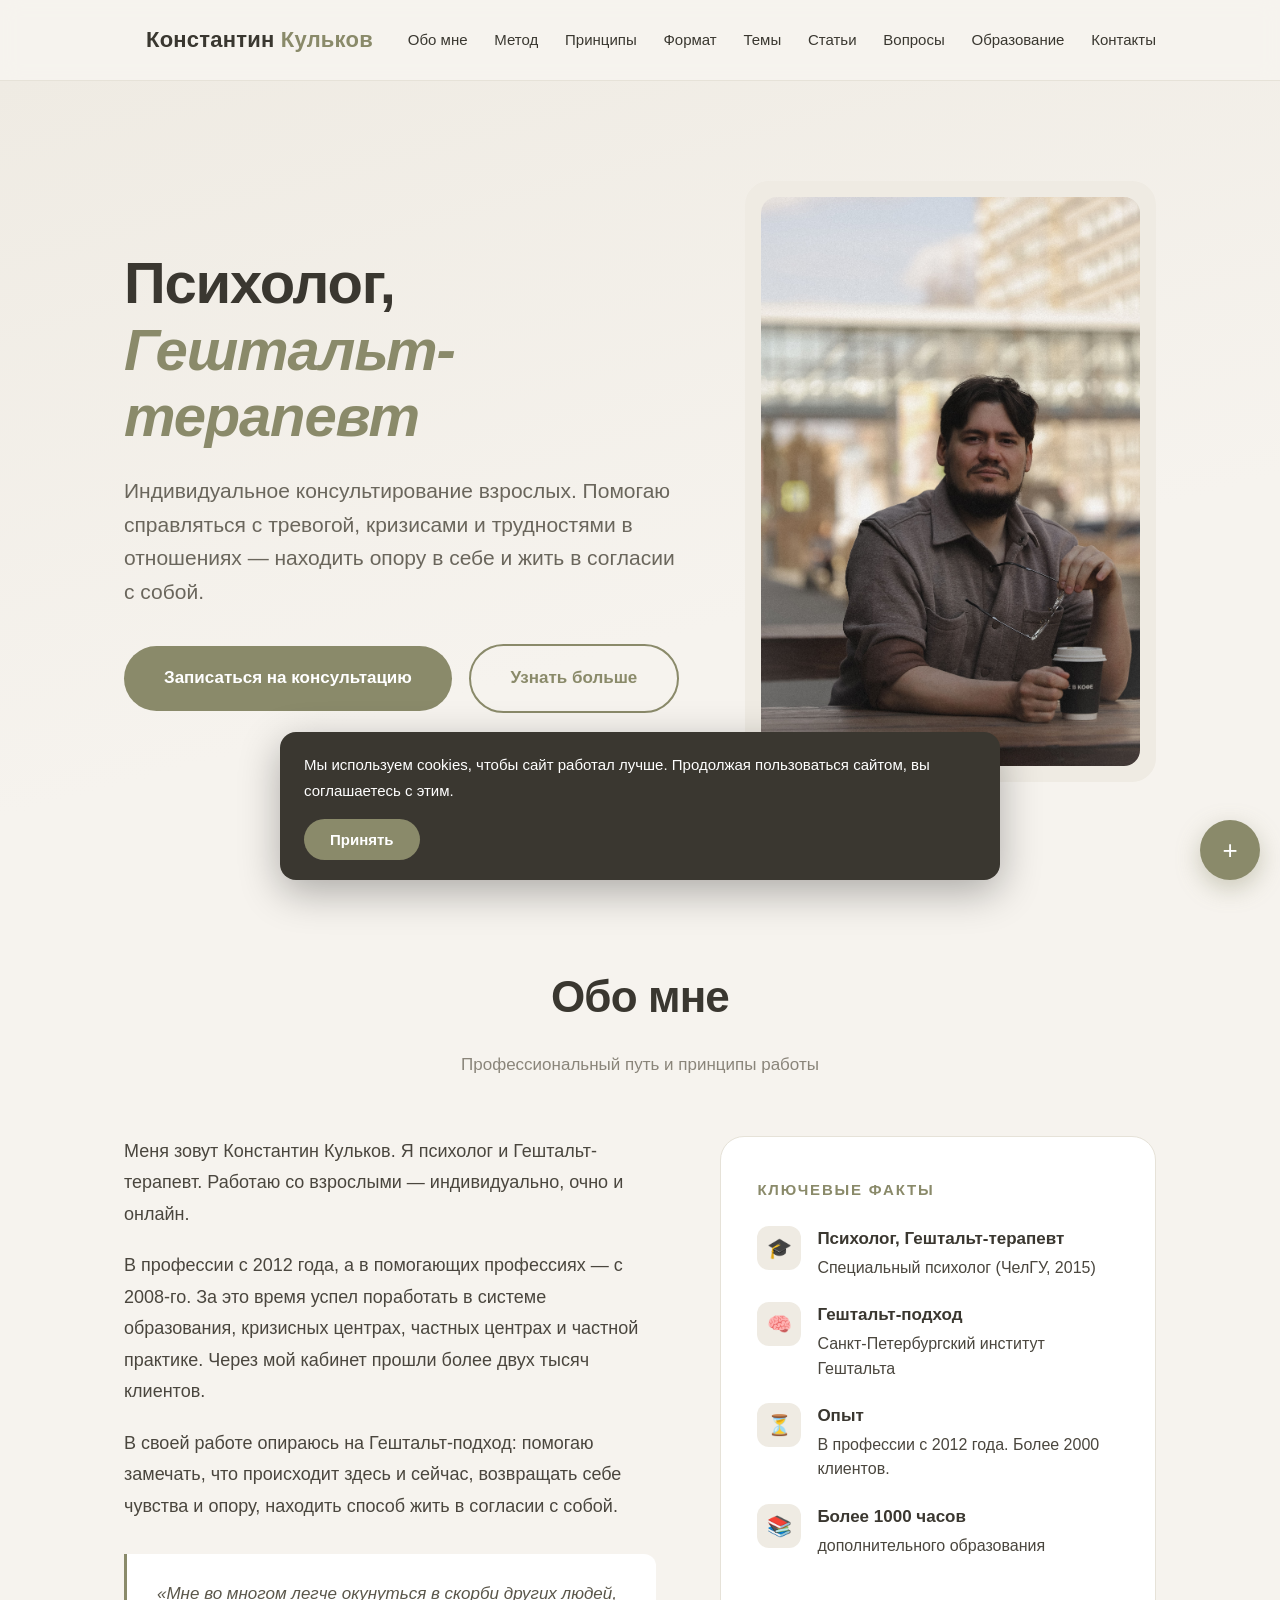
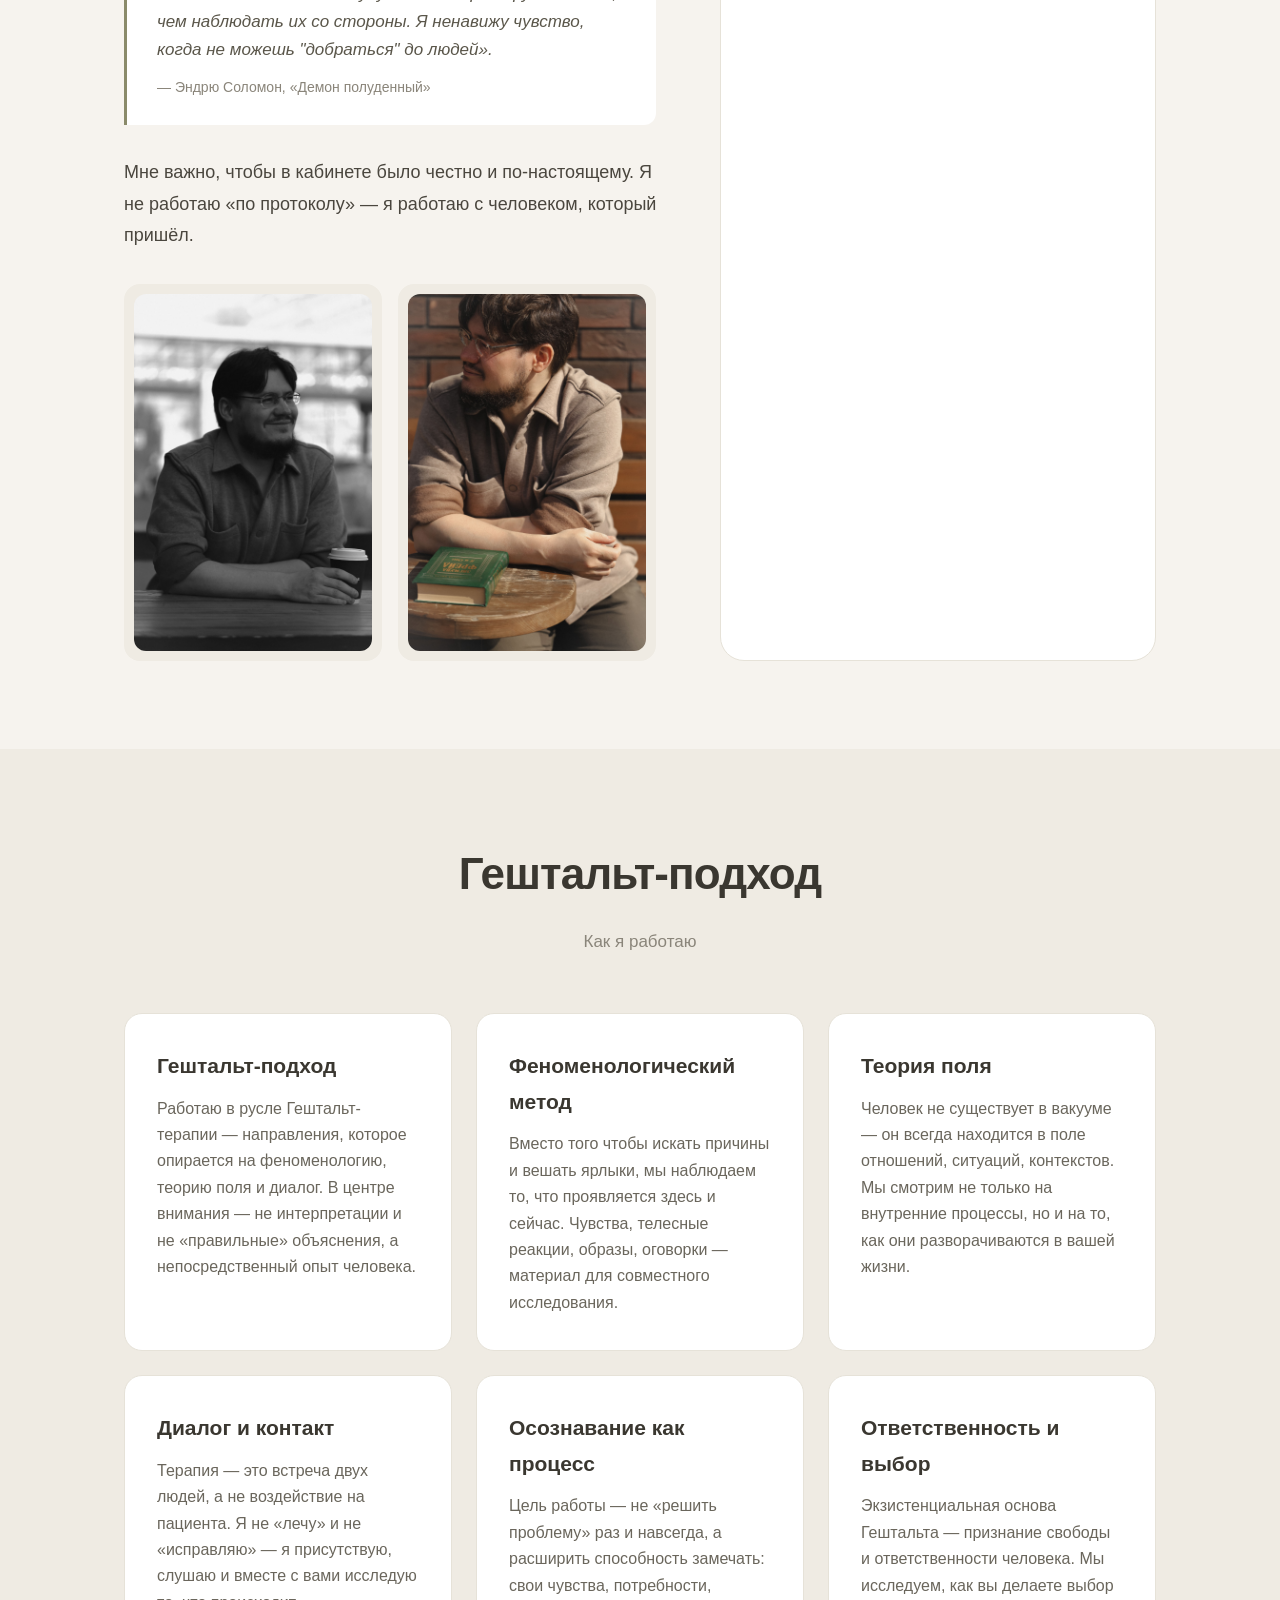
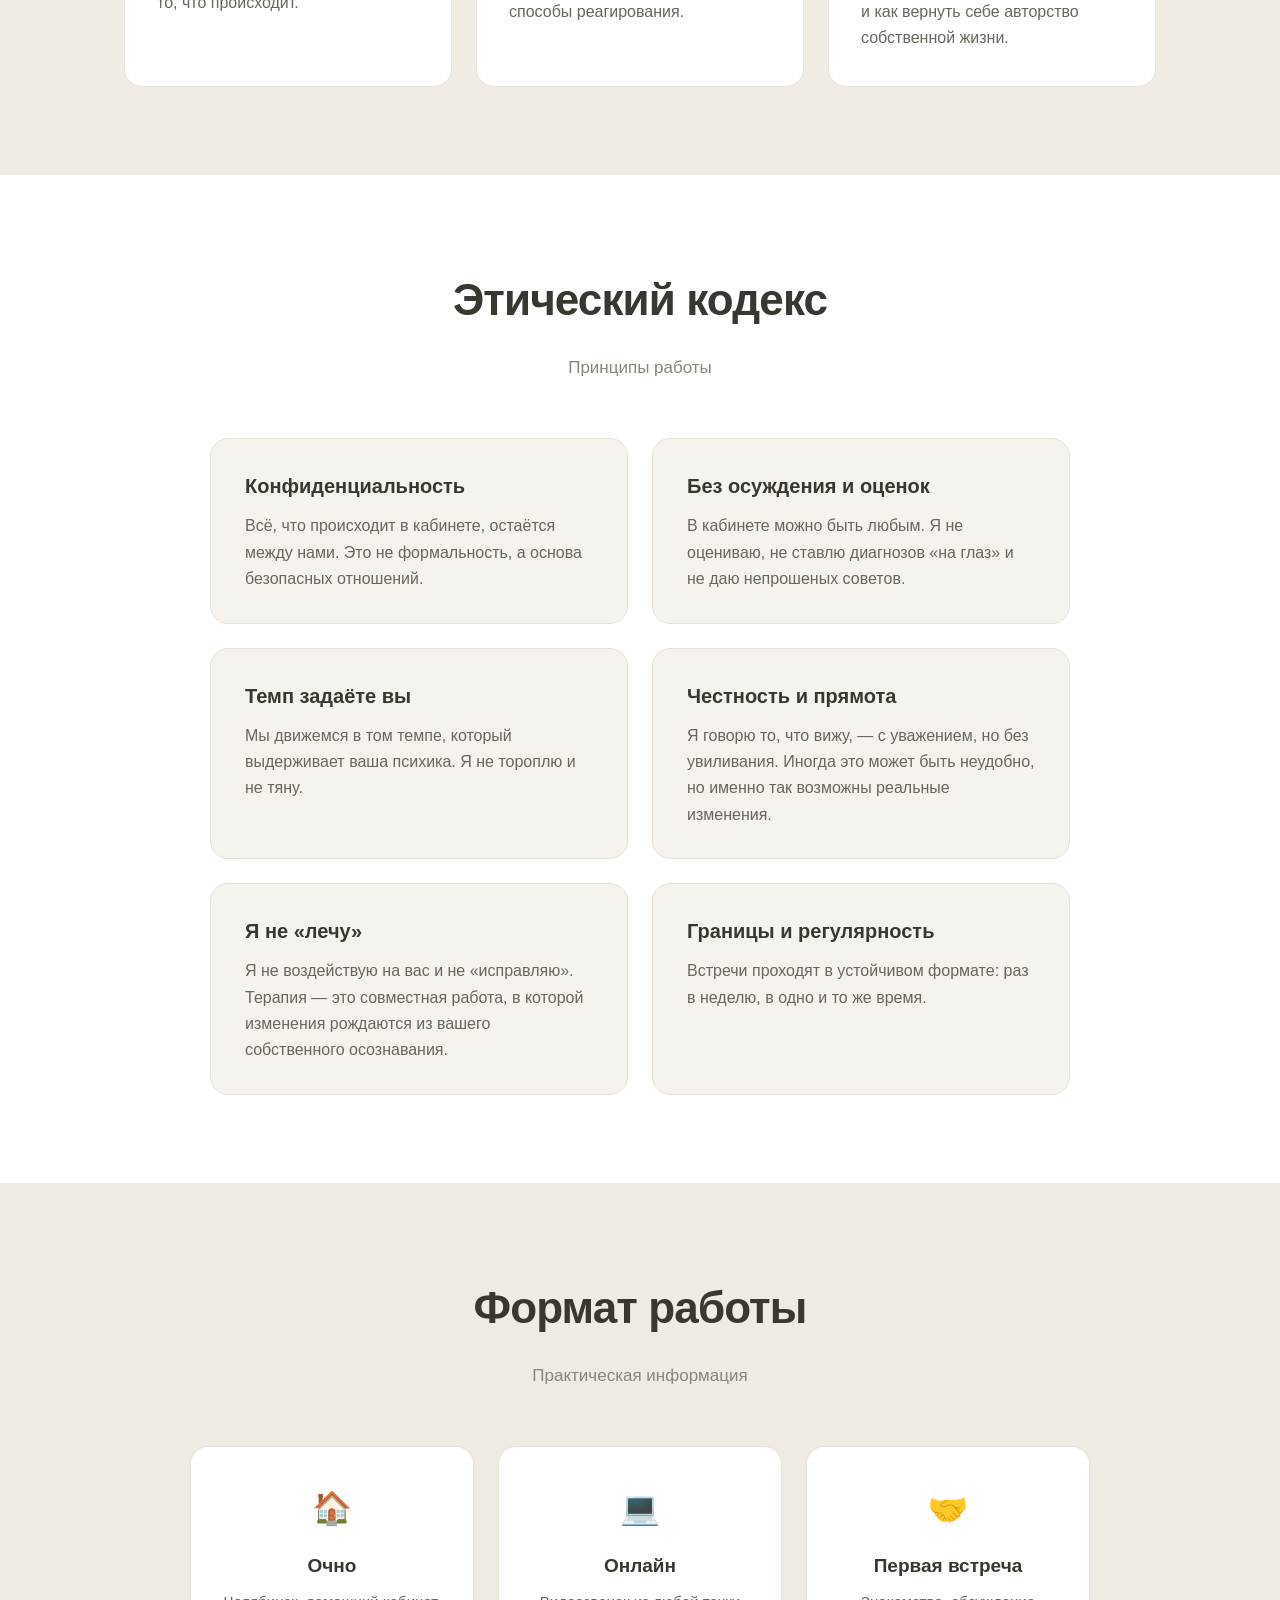
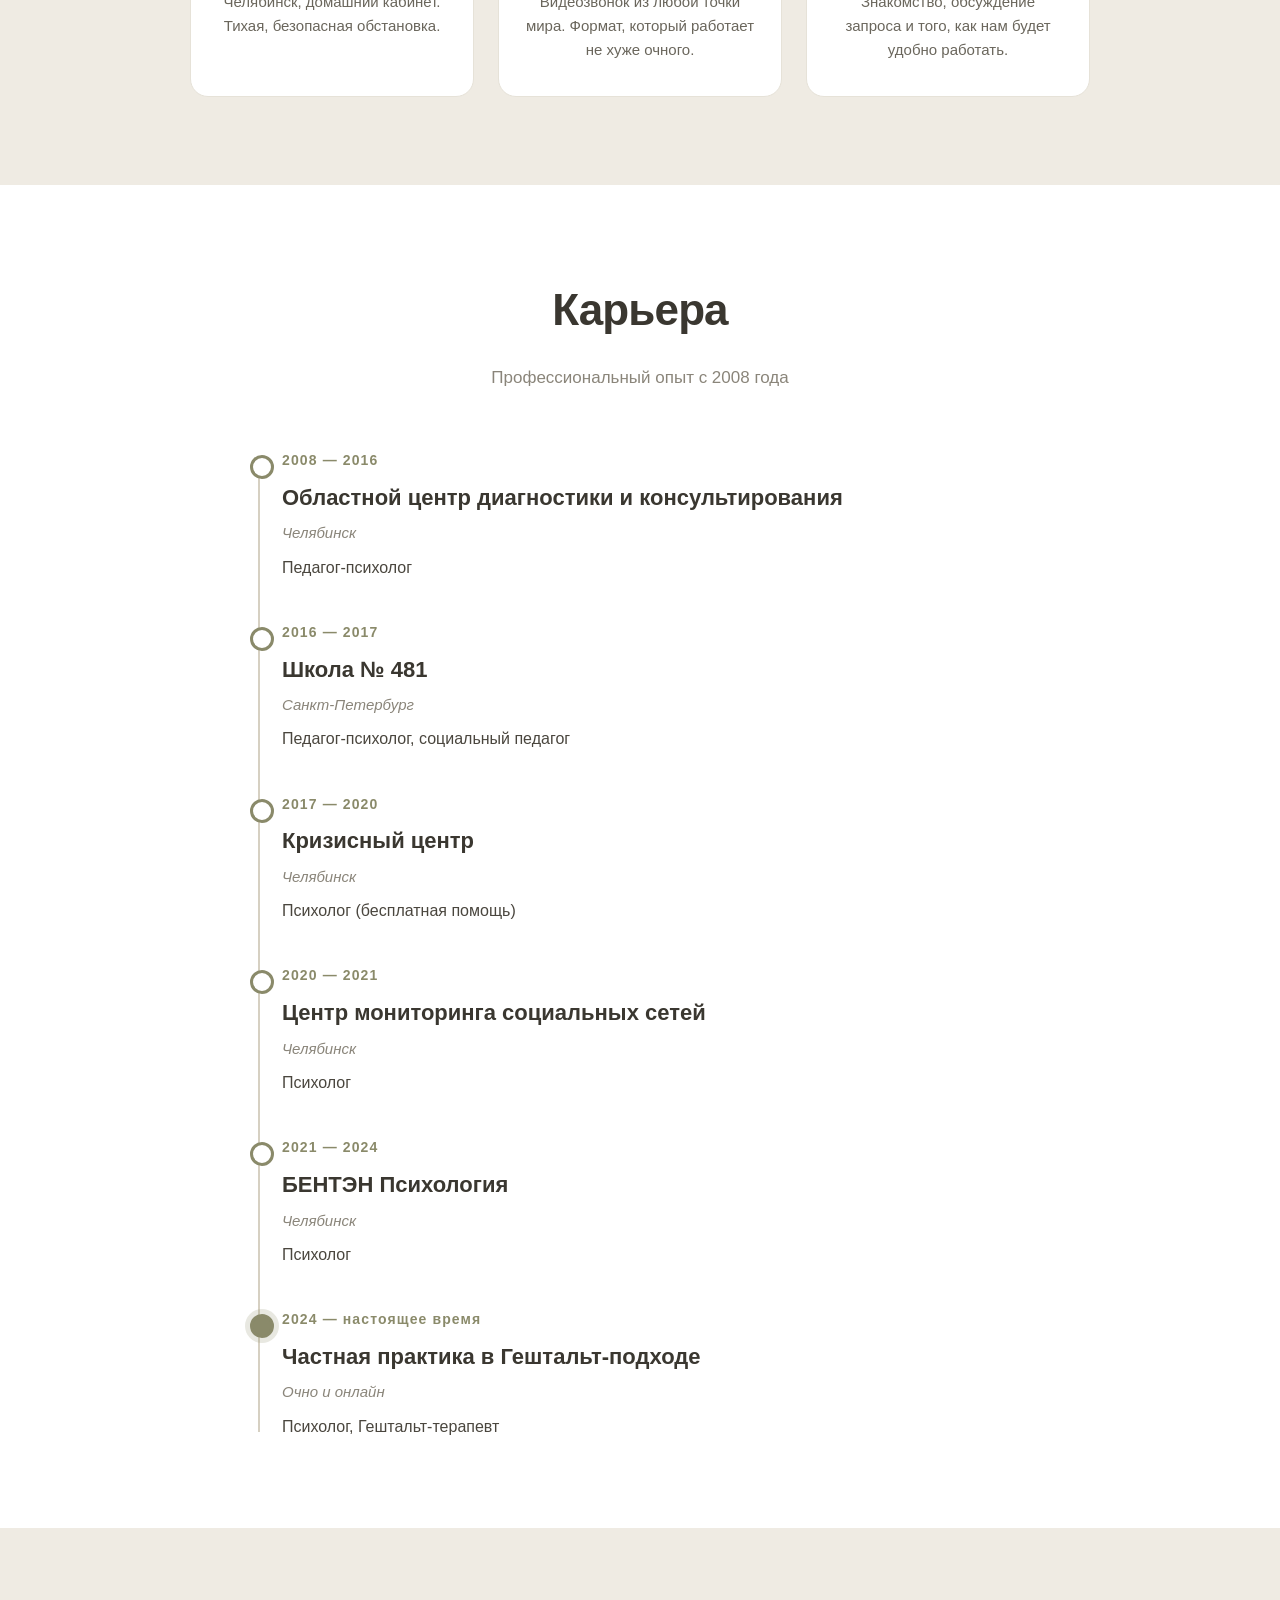
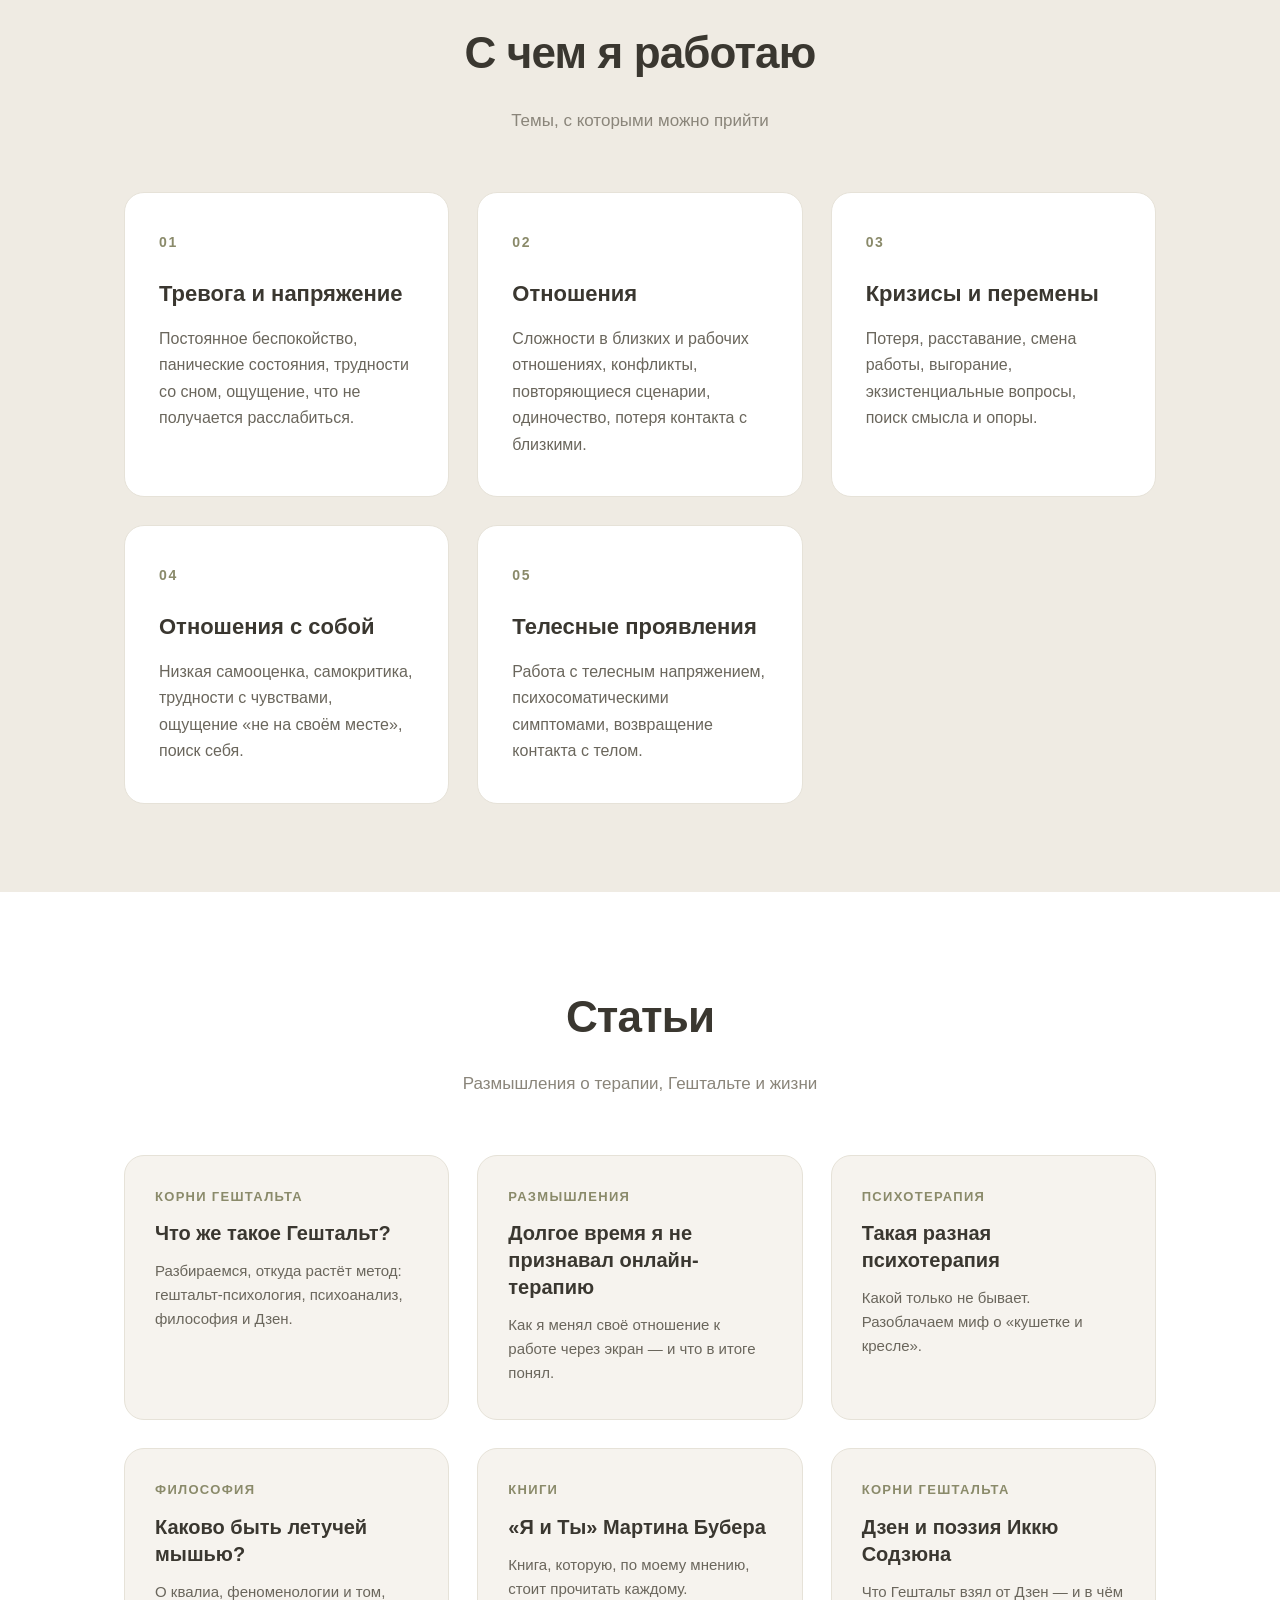
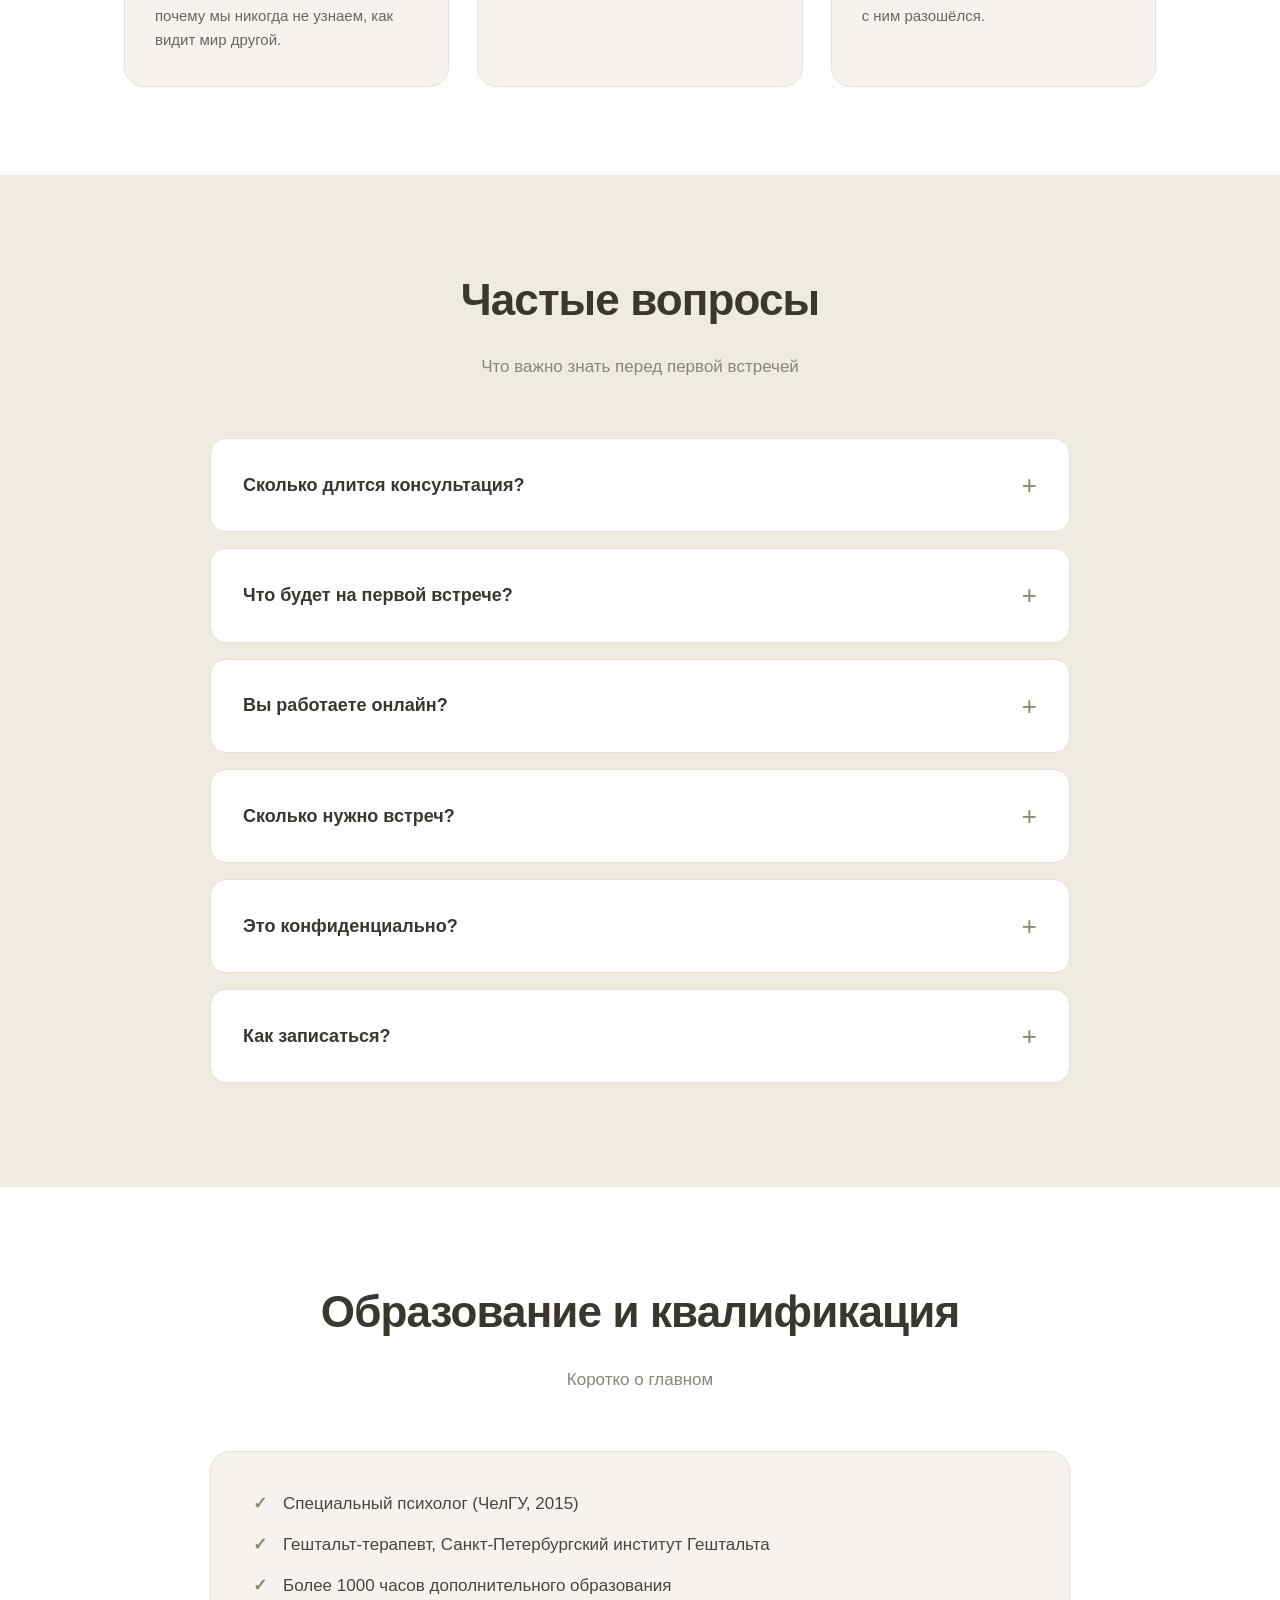
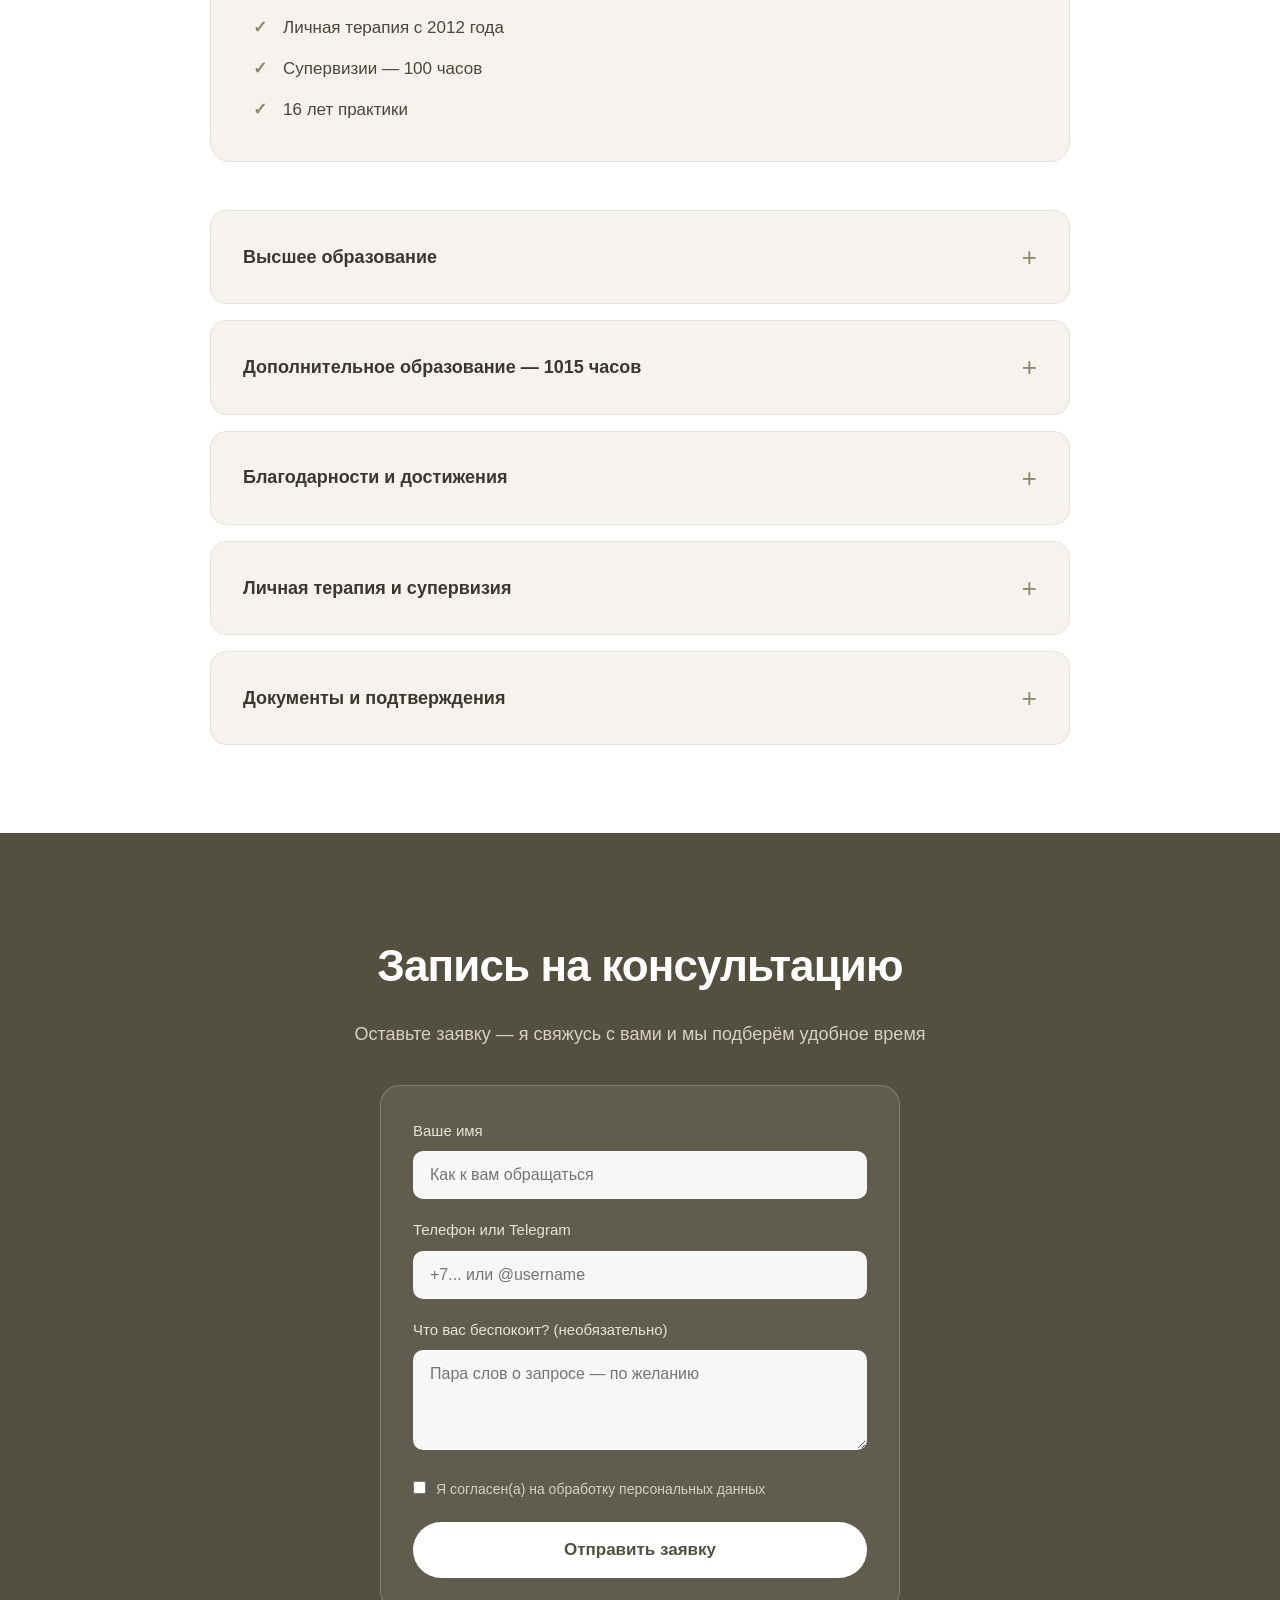
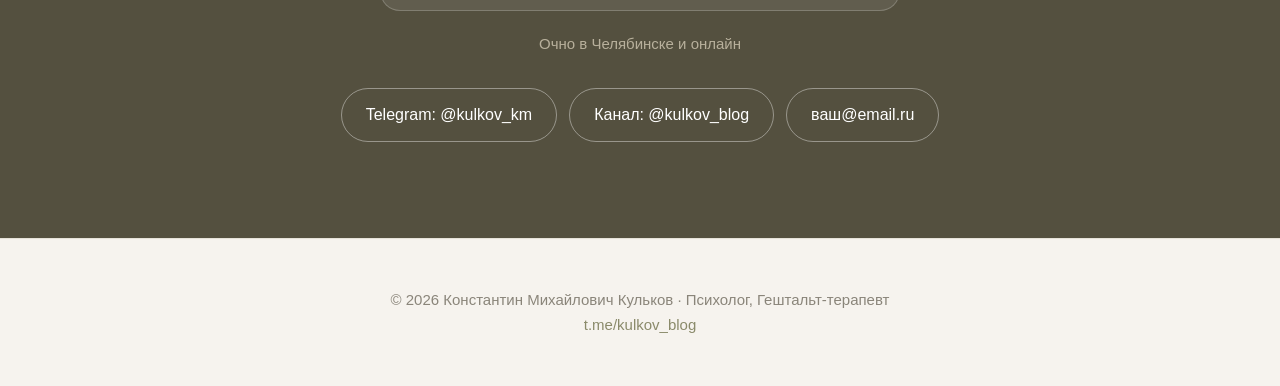
==== index.html @ 35ad8aba "Футер 2026, убрал почту" ====
<!DOCTYPE html>
<html lang="ru">
<head>
<meta charset="UTF-8">
<meta name="viewport" content="width=device-width, initial-scale=1.0">
<title>Константин Кульков — психолог, Гештальт-терапевт</title>
<meta name="description" content="Константин Кульков — психолог, Гештальт-терапевт. Индивидуальное консультирование взрослых очно и онлайн. 16 лет практики.">
<link rel="stylesheet" href="style.css">

<!-- Яндекс.Метрика — замените XXXXXX на номер счётчика -->
<script type="text/javascript">
  (function(m,e,t,r,i,k,a){m[i]=m[i]||function(){(m[i].a=m[i].a||[]).push(arguments)};
  m[i].l=1*new Date();
  for (var j = 0; j < document.scripts.length; j++) {if (document.scripts[j].src === r) { return; }}
  k=e.createElement(t),a=e.getElementsByTagName(t)[0],k.async=1,k.src=r,a.parentNode.insertBefore(k,a)})
  (window, document, "script", "https://mc.yandex.ru/metrika/tag.js", "ym");
  ym(XXXXXX, "init", {
    clickmap:true,
    trackLinks:true,
    accurateTrackBounce:true,
    webvisor:true
  });
</script>
<!-- /Яндекс.Метрика -->

</head>
<body>

<header>
  <div class="container">
    <nav>
      <a href="index.html" class="logo">Константин <span>Кульков</span></a>
      <div class="nav-links">
        <a href="#about">Обо мне</a>
        <a href="#how">Метод</a>
        <a href="#principles">Принципы</a>
        <a href="#format">Формат</a>
        <a href="#services">Темы</a>
        <a href="#blog">Статьи</a>
        <a href="#faq">Вопросы</a>
        <a href="#education">Образование</a>
        <a href="#contact">Контакты</a>
      </div>
    </nav>
  </div>
</header>

<!-- Герой -->
<section class="hero">
  <div class="container">
    <div class="hero-inner">
      <div>
        <h1>Психолог,<br><em>Гештальт-терапевт</em></h1>
        <p>Индивидуальное консультирование взрослых. Помогаю справляться с тревогой, кризисами и трудностями в отношениях — находить опору в себе и жить в согласии с собой.</p>
        <a href="#contact" class="btn" data-goal="click_zapis">Записаться на консультацию</a>
        <a href="#about" class="btn btn-ghost">Узнать больше</a>
      </div>
      <div class="hero-photo">
        <img src="IMG_8576.jpg" alt="Константин Кульков">
      </div>
    </div>
  </div>
</section>

<!-- Обо мне -->
<section id="about">
  <div class="container">
    <h2>Обо мне</h2>
    <p class="subtitle">Профессиональный путь и принципы работы</p>
    <div class="about-grid">
      <div class="about-text">
        <p>Меня зовут Константин Кульков. Я психолог и Гештальт-терапевт. Работаю со взрослыми — индивидуально, очно и онлайн.</p>
        <p>В профессии с 2012 года, а в помогающих профессиях — с 2008-го. За это время успел поработать в системе образования, кризисных центрах, частных центрах и частной практике. Через мой кабинет прошли более двух тысяч клиентов.</p>
        <p>В своей работе опираюсь на Гештальт-подход: помогаю замечать, что происходит здесь и сейчас, возвращать себе чувства и опору, находить способ жить в согласии с собой.</p>

        <div class="about-quote">
          «Мне во многом легче окунуться в скорби других людей, чем наблюдать их со стороны. Я ненавижу чувство, когда не можешь "добраться" до людей».
          <div style="margin-top:12px; font-style: normal; font-size:14px; color:#8a857a;">— Эндрю Соломон, «Демон полуденный»</div>
        </div>

        <p>Мне важно, чтобы в кабинете было честно и по-настоящему. Я не работаю «по протоколу» — я работаю с человеком, который пришёл.</p>

        <div class="about-photos">
          <div><img src="IMG_8531.jpg" alt="Константин Кульков"></div>
          <div><img src="IMG_8459.jpg" alt="Константин Кульков"></div>
        </div>
      </div>
      <div class="about-facts">
        <h3>Ключевые факты</h3>
        <div class="fact">
          <div class="fact-icon">🎓</div>
          <div class="fact-text"><strong>Психолог, Гештальт-терапевт</strong>Специальный психолог (ЧелГУ, 2015)</div>
        </div>
        <div class="fact">
          <div class="fact-icon">🧠</div>
          <div class="fact-text"><strong>Гештальт-подход</strong>Санкт-Петербургский институт Гештальта</div>
        </div>
        <div class="fact">
          <div class="fact-icon">⏳</div>
          <div class="fact-text"><strong>Опыт</strong>В профессии с 2012 года. Более 2000 клиентов.</div>
        </div>
        <div class="fact">
          <div class="fact-icon">📚</div>
          <div class="fact-text"><strong>Более 1000 часов</strong>дополнительного образования</div>
        </div>
      </div>
    </div>
  </div>
</section>

<!-- Метод -->
<section id="how" class="how">
  <div class="container">
    <h2>Гештальт-подход</h2>
    <p class="subtitle">Как я работаю</p>
    <div class="how-grid">
      <div class="how-item">
        <h3>Гештальт-подход</h3>
        <p>Работаю в русле Гештальт-терапии — направления, которое опирается на феноменологию, теорию поля и диалог. В центре внимания — не интерпретации и не «правильные» объяснения, а непосредственный опыт человека.</p>
      </div>
      <div class="how-item">
        <h3>Феноменологический метод</h3>
        <p>Вместо того чтобы искать причины и вешать ярлыки, мы наблюдаем то, что проявляется здесь и сейчас. Чувства, телесные реакции, образы, оговорки — материал для совместного исследования.</p>
      </div>
      <div class="how-item">
        <h3>Теория поля</h3>
        <p>Человек не существует в вакууме — он всегда находится в поле отношений, ситуаций, контекстов. Мы смотрим не только на внутренние процессы, но и на то, как они разворачиваются в вашей жизни.</p>
      </div>
      <div class="how-item">
        <h3>Диалог и контакт</h3>
        <p>Терапия — это встреча двух людей, а не воздействие на пациента. Я не «лечу» и не «исправляю» — я присутствую, слушаю и вместе с вами исследую то, что происходит.</p>
      </div>
      <div class="how-item">
        <h3>Осознавание как процесс</h3>
        <p>Цель работы — не «решить проблему» раз и навсегда, а расширить способность замечать: свои чувства, потребности, способы реагирования.</p>
      </div>
      <div class="how-item">
        <h3>Ответственность и выбор</h3>
        <p>Экзистенциальная основа Гештальта — признание свободы и ответственности человека. Мы исследуем, как вы делаете выбор и как вернуть себе авторство собственной жизни.</p>
      </div>
    </div>
  </div>
</section>

<!-- Принципы -->
<section id="principles" class="principles">
  <div class="container">
    <h2>Этический кодекс</h2>
    <p class="subtitle">Принципы работы</p>
    <div class="principles-grid">
      <div class="principle">
        <h3>Конфиденциальность</h3>
        <p>Всё, что происходит в кабинете, остаётся между нами. Это не формальность, а основа безопасных отношений.</p>
      </div>
      <div class="principle">
        <h3>Без осуждения и оценок</h3>
        <p>В кабинете можно быть любым. Я не оцениваю, не ставлю диагнозов «на глаз» и не даю непрошеных советов.</p>
      </div>
      <div class="principle">
        <h3>Темп задаёте вы</h3>
        <p>Мы движемся в том темпе, который выдерживает ваша психика. Я не тороплю и не тяну.</p>
      </div>
      <div class="principle">
        <h3>Честность и прямота</h3>
        <p>Я говорю то, что вижу, — с уважением, но без увиливания. Иногда это может быть неудобно, но именно так возможны реальные изменения.</p>
      </div>
      <div class="principle">
        <h3>Я не «лечу»</h3>
        <p>Я не воздействую на вас и не «исправляю». Терапия — это совместная работа, в которой изменения рождаются из вашего собственного осознавания.</p>
      </div>
      <div class="principle">
        <h3>Границы и регулярность</h3>
        <p>Встречи проходят в устойчивом формате: раз в неделю, в одно и то же время.</p>
      </div>
    </div>
  </div>
</section>

<!-- Формат -->
<section id="format" class="format">
  <div class="container">
    <h2>Формат работы</h2>
    <p class="subtitle">Практическая информация</p>
    <div class="format-grid">
      <div class="format-item">
        <span class="format-icon">🏠</span>
        <h3>Очно</h3>
        <p>Челябинск, домашний кабинет. Тихая, безопасная обстановка.</p>
      </div>
      <div class="format-item">
        <span class="format-icon">💻</span>
        <h3>Онлайн</h3>
        <p>Видеозвонок из любой точки мира. Формат, который работает не хуже очного.</p>
      </div>
      <div class="format-item">
        <span class="format-icon">🤝</span>
        <h3>Первая встреча</h3>
        <p>Знакомство, обсуждение запроса и того, как нам будет удобно работать.</p>
      </div>
    </div>
  </div>
</section>

<!-- Карьера -->
<section id="career" class="career">
  <div class="container">
    <h2>Карьера</h2>
    <p class="subtitle">Профессиональный опыт с 2008 года</p>

    <div class="timeline">
      <div class="timeline-item">
        <div class="timeline-years">2008 — 2016</div>
        <h3>Областной центр диагностики и консультирования</h3>
        <div class="timeline-place">Челябинск</div>
        <div class="timeline-role">Педагог-психолог</div>
      </div>
      <div class="timeline-item">
        <div class="timeline-years">2016 — 2017</div>
        <h3>Школа № 481</h3>
        <div class="timeline-place">Санкт-Петербург</div>
        <div class="timeline-role">Педагог-психолог, социальный педагог</div>
      </div>
      <div class="timeline-item">
        <div class="timeline-years">2017 — 2020</div>
        <h3>Кризисный центр</h3>
        <div class="timeline-place">Челябинск</div>
        <div class="timeline-role">Психолог (бесплатная помощь)</div>
      </div>
      <div class="timeline-item">
        <div class="timeline-years">2020 — 2021</div>
        <h3>Центр мониторинга социальных сетей</h3>
        <div class="timeline-place">Челябинск</div>
        <div class="timeline-role">Психолог</div>
      </div>
      <div class="timeline-item">
        <div class="timeline-years">2021 — 2024</div>
        <h3>БЕНТЭН Психология</h3>
        <div class="timeline-place">Челябинск</div>
        <div class="timeline-role">Психолог</div>
      </div>
      <div class="timeline-item active">
        <div class="timeline-years">2024 — настоящее время</div>
        <h3>Частная практика в Гештальт-подходе</h3>
        <div class="timeline-place">Очно и онлайн</div>
        <div class="timeline-role">Психолог, Гештальт-терапевт</div>
      </div>
    </div>
  </div>
</section>

<!-- С чем работаю -->
<section id="services" class="services">
  <div class="container">
    <h2>С чем я работаю</h2>
    <p class="subtitle">Темы, с которыми можно прийти</p>
    <div class="cards">
      <div class="card">
        <div class="card-num">01</div>
        <h3>Тревога и напряжение</h3>
        <p>Постоянное беспокойство, панические состояния, трудности со сном, ощущение, что не получается расслабиться.</p>
      </div>
      <div class="card">
        <div class="card-num">02</div>
        <h3>Отношения</h3>
        <p>Сложности в близких и рабочих отношениях, конфликты, повторяющиеся сценарии, одиночество, потеря контакта с близкими.</p>
      </div>
      <div class="card">
        <div class="card-num">03</div>
        <h3>Кризисы и перемены</h3>
        <p>Потеря, расставание, смена работы, выгорание, экзистенциальные вопросы, поиск смысла и опоры.</p>
      </div>
      <div class="card">
        <div class="card-num">04</div>
        <h3>Отношения с собой</h3>
        <p>Низкая самооценка, самокритика, трудности с чувствами, ощущение «не на своём месте», поиск себя.</p>
      </div>
      <div class="card">
        <div class="card-num">05</div>
        <h3>Телесные проявления</h3>
        <p>Работа с телесным напряжением, психосоматическими симптомами, возвращение контакта с телом.</p>
      </div>
    </div>
  </div>
</section>

<!-- Блог -->
<section id="blog" class="blog">
  <div class="container">
    <h2>Статьи</h2>
    <p class="subtitle">Размышления о терапии, Гештальте и жизни</p>
    <div class="blog-grid">
      <a href="blog-geshtalt.html" class="blog-card">
        <div class="blog-card-body">
          <div class="blog-tag">Корни Гештальта</div>
          <h3>Что же такое Гештальт?</h3>
          <p>Разбираемся, откуда растёт метод: гештальт-психология, психоанализ, философия и Дзен.</p>
        </div>
      </a>
      <a href="blog-online.html" class="blog-card">
        <div class="blog-card-body">
          <div class="blog-tag">Размышления</div>
          <h3>Долгое время я не признавал онлайн-терапию</h3>
          <p>Как я менял своё отношение к работе через экран — и что в итоге понял.</p>
        </div>
      </a>
      <a href="blog-psihoterapiya.html" class="blog-card">
        <div class="blog-card-body">
          <div class="blog-tag">Психотерапия</div>
          <h3>Такая разная психотерапия</h3>
          <p>Какой только не бывает. Разоблачаем миф о «кушетке и кресле».</p>
        </div>
      </a>
      <a href="blog-mysh.html" class="blog-card">
        <div class="blog-card-body">
          <div class="blog-tag">Философия</div>
          <h3>Каково быть летучей мышью?</h3>
          <p>О квалиа, феноменологии и том, почему мы никогда не узнаем, как видит мир другой.</p>
        </div>
      </a>
      <a href="blog-buber.html" class="blog-card">
        <div class="blog-card-body">
          <div class="blog-tag">Книги</div>
          <h3>«Я и Ты» Мартина Бубера</h3>
          <p>Книга, которую, по моему мнению, стоит прочитать каждому.</p>
        </div>
      </a>
      <a href="blog-dzen.html" class="blog-card">
        <div class="blog-card-body">
          <div class="blog-tag">Корни Гештальта</div>
          <h3>Дзен и поэзия Иккю Содзюна</h3>
          <p>Что Гештальт взял от Дзен — и в чём с ним разошёлся.</p>
        </div>
      </a>
    </div>
  </div>
</section>

<!-- FAQ -->
<section id="faq" class="faq">
  <div class="container">
    <h2>Частые вопросы</h2>
    <p class="subtitle">Что важно знать перед первой встречей</p>
    <div class="faq-list">
      <details class="faq-item">
        <summary>Сколько длится консультация?</summary>
        <div class="faq-content">Сессия длится 50 минут. Обычно встречи проходят раз в неделю, в одно и то же время. Это устойчивый формат, который создаёт предсказуемость и позволяет процессу разворачиваться.</div>
      </details>
      <details class="faq-item">
        <summary>Что будет на первой встрече?</summary>
        <div class="faq-content">Это знакомство. Мы обсудим ваш запрос, то, что вас беспокоит, и то, как нам будет удобно работать. Вы сможете задать любые вопросы. По итогам первой встречи вы сами решите, продолжать ли.</div>
      </details>
      <details class="faq-item">
        <summary>Вы работаете онлайн?</summary>
        <div class="faq-content">Да. Я принимаю очно в Челябинске и онлайн — по видеозвонку из любой точки мира. Мой опыт показывает, что онлайн-терапия работает не хуже очной, если оба участника включены в процесс.</div>
      </details>
      <details class="faq-item">
        <summary>Сколько нужно встреч?</summary>
        <div class="faq-content">Это индивидуально. Кто-то приходит с конкретным вопросом и находит решение за несколько встреч. Кому-то нужна длительная работа. Мы обсудим это на первой встрече — я не буду навязывать формат, который вам не подходит.</div>
      </details>
      <details class="faq-item">
        <summary>Это конфиденциально?</summary>
        <div class="faq-content">Да. Всё, что происходит в кабинете, остаётся между нами. Исключения — только те, что прописаны в законе (угроза жизни и здоровью). Это основа безопасных отношений.</div>
      </details>
      <details class="faq-item">
        <summary>Как записаться?</summary>
        <div class="faq-content">Напишите мне в Telegram <a href="https://t.me/kulkov_km" target="_blank">@kulkov_km</a> или оставьте заявку через форму ниже. Я отвечу и мы подберём удобное время.</div>
      </details>
    </div>
  </div>
</section>

<!-- Образование -->
<section id="education" class="education">
  <div class="container">
    <h2>Образование и квалификация</h2>
    <p class="subtitle">Коротко о главном</p>

    <div class="edu-summary">
      <ul>
        <li>Специальный психолог (ЧелГУ, 2015)</li>
        <li>Гештальт-терапевт, Санкт-Петербургский институт Гештальта</li>
        <li>Более 1000 часов дополнительного образования</li>
        <li>Личная терапия с 2012 года</li>
        <li>Супервизии — 100 часов</li>
        <li>16 лет практики</li>
      </ul>
    </div>

    <details class="edu-details">
      <summary>Высшее образование</summary>
      <div class="edu-content">
        <ul>
          <li>Специальность: Специальный психолог. Год: 2015. Челябинский государственный университет (ЧелГУ).</li>
        </ul>
      </div>
    </details>

    <details class="edu-details">
      <summary>Дополнительное образование — 1015 часов</summary>
      <div class="edu-content">
        <div class="edu-sub">Психология и психотерапия</div>
        <ul>
          <li>«Современные технологии психотерапии и консультирования в стратегии личностного роста». Год: 2012. Часы: 144. Магнитогорский государственный университет, факультет психологии; Челябинская государственная медицинская академия.</li>
          <li>«Психотерапия, практическая психология и инновационные технологии в реабилитационных программах при зависимостях». Год: 2013. Часы: 96. Евразийская профессиональная ассоциация аддиктивной медицины; ЮУГМУ.</li>
          <li>Семинар-практикум по использованию проективных карт. Год: 2014. Часы: 16. Институт проективных карт.</li>
          <li>«Интегративные технологии в психологии». Год: 2015. Часы: 27. Центр практической психологии образования.</li>
          <li>«Холотропное дыхание: практика применения». Год: 2015. Часы: 12. Центр практической психологии образования.</li>
          <li>Профессиональный тренинг «Инсайт». Часы: 74. Международная Академия Психологических наук.</li>
        </ul>
        <div class="edu-sub">Детская и подростковая психология</div>
        <ul>
          <li>«Оказание комплексной психолого-педагогической и медико-социальной помощи несовершеннолетним». Год: 2012. Часы: 72. МГППУ.</li>
          <li>«Педагогические условия включения детей с ОВЗ и детей-инвалидов в программы дополнительного образования». Год: 2015. Часы: 72. МГППУ.</li>
          <li>«Организация инклюзивного образования детей-инвалидов, детей с ОВЗ в общеобразовательных организациях». Год: 2015. Часы: 72. МГППУ.</li>
          <li>«Профессиональная ориентация старшеклассников в современных социально-экономических условиях». Год: 2016. СПбГЭУ.</li>
          <li>«Жизнь без страха». Год: 2017. Кризисный центр для женщин и детей «Екатерина», Екатеринбург.</li>
        </ul>
        <div class="edu-sub">Медиация</div>
        <ul>
          <li>«Практическая конфликтология. Медиативная компетентность в управлении конфликтной ситуацией». Год: 2013. Часы: 72. Челябинское отделение ППЛ.</li>
          <li>«Сертифицированный Ко-медиатор». Год: 2013. Часы: 72. Немецкая школа коучинга и медиации, СПб.</li>
          <li>«Гражданско-правовые аспекты медиации». Год: 2014. Часы: 18. Центр «HAPPY».</li>
          <li>«Медиация (посредничество). Базовый курс». Год: 2015. Часы: 120. ЧОУ ДПО «ЦНТИ «Прогресс», СПб.</li>
        </ul>
      </div>
    </details>

    <details class="edu-details">
      <summary>Благодарности и достижения</summary>
      <div class="edu-content">
        <ul>
          <li>Свидетельство участника Всероссийского психологического форума «Обучение. Воспитание. Развитие — 2012». Сочи. 2012.</li>
          <li>Сертификат участника IV Межрегиональной конференции «Психотерапия, практическая психология и инновационные технологии». Магнитогорск. 2014.</li>
          <li>Свидетельство участника X Всероссийской научно-практической конференции «Психология образования». Москва. 2014.</li>
          <li>Сертификат участника Всероссийской научно-практической конференции «Организация и содержание обучения детей со сложной структурой дефекта». Москва. 2014.</li>
          <li>Благодарность Челябинского отделения ППЛ «За активное участие в развитии медиации». 2014.</li>
          <li>Грамота Федерации психологов образования России «За активную работу». 2014.</li>
          <li>Диплом победителя областного конкурса «Педагог-психолог Челябинской области — 2016».</li>
          <li>Благодарность Министерства образования и науки Челябинской области «За вклад в развитие образования детей-инвалидов и детей с ОВЗ». 2016.</li>
          <li>Благодарственное письмо Уполномоченного по правам человека в Челябинской области. 2016.</li>
        </ul>
      </div>
    </details>

    <details class="edu-details">
      <summary>Личная терапия и супервизия</summary>
      <div class="edu-content">
        <ul>
          <li>Личная терапия — с 2012 года.</li>
          <li>Супервизии — 100 часов.</li>
          <li>Санкт-Петербургский институт Гештальта. Пролонгированная психотерапевтическая группа. Год: 2015. Объём: 200 часов.</li>
        </ul>
      </div>
    </details>

    <details class="edu-details">
      <summary>Документы и подтверждения</summary>
      <div class="edu-content">
        <div class="docs-carousel">
          <div class="docs-track">
            <div class="doc-slide"><img src="20200621_143629.jpg" alt="Документ" loading="lazy"></div>
            <div class="doc-slide"><img src="20200621_143709.jpg" alt="Документ" loading="lazy"></div>
            <div class="doc-slide"><img src="20200621_143716.jpg" alt="Документ" loading="lazy"></div>
            <div class="doc-slide"><img src="20200621_143723.jpg" alt="Документ" loading="lazy"></div>
            <div class="doc-slide"><img src="20200621_143732.jpg" alt="Документ" loading="lazy"></div>
            <div class="doc-slide"><img src="20200621_143815.jpg" alt="Документ" loading="lazy"></div>
            <div class="doc-slide"><img src="20200621_143826.jpg" alt="Документ" loading="lazy"></div>
            <div class="doc-slide"><img src="20200621_143907.jpg" alt="Документ" loading="lazy"></div>
            <div class="doc-slide"><img src="20200621_143910.jpg" alt="Документ" loading="lazy"></div>
            <div class="doc-slide"><img src="20200621_143916.jpg" alt="Документ" loading="lazy"></div>
            <div class="doc-slide"><img src="20200621_143920.jpg" alt="Документ" loading="lazy"></div>
            <div class="doc-slide"><img src="20200621_143927.jpg" alt="Документ" loading="lazy"></div>
            <div class="doc-slide"><img src="20200621_143929.jpg" alt="Документ" loading="lazy"></div>
            <div class="doc-slide"><img src="20200621_143935.jpg" alt="Документ" loading="lazy"></div>
            <div class="doc-slide"><img src="20200621_144008.jpg" alt="Документ" loading="lazy"></div>
            <div class="doc-slide"><img src="20200621_144013.jpg" alt="Документ" loading="lazy"></div>
            <div class="doc-slide"><img src="20200621_144049.jpg" alt="Документ" loading="lazy"></div>
            <div class="doc-slide"><img src="20200621_144053.jpg" alt="Документ" loading="lazy"></div>
            <div class="doc-slide"><img src="20200621_144059.jpg" alt="Документ" loading="lazy"></div>
            <div class="doc-slide"><img src="20200621_144103.jpg" alt="Документ" loading="lazy"></div>
            <div class="doc-slide"><img src="20200621_144107.jpg" alt="Документ" loading="lazy"></div>
            <div class="doc-slide"><img src="20200621_144112.jpg" alt="Документ" loading="lazy"></div>
            <div class="doc-slide"><img src="20200621_144127.jpg" alt="Документ" loading="lazy"></div>
            <div class="doc-slide"><img src="20200621_144132.jpg" alt="Документ" loading="lazy"></div>
            <div class="doc-slide"><img src="20200621_144136.jpg" alt="Документ" loading="lazy"></div>
            <div class="doc-slide"><img src="20200621_144143.jpg" alt="Документ" loading="lazy"></div>
            <div class="doc-slide"><img src="20200621_144148.jpg" alt="Документ" loading="lazy"></div>
            <div class="doc-slide"><img src="20200621_144153.jpg" alt="Документ" loading="lazy"></div>
            <div class="doc-slide"><img src="20200621_144157.jpg" alt="Документ" loading="lazy"></div>
            <div class="doc-slide"><img src="20200621_144204.jpg" alt="Документ" loading="lazy"></div>
            <div class="doc-slide"><img src="20200621_144208.jpg" alt="Документ" loading="lazy"></div>
            <div class="doc-slide"><img src="20200621_144214.jpg" alt="Документ" loading="lazy"></div>
            <div class="doc-slide"><img src="20200621_144221.jpg" alt="Документ" loading="lazy"></div>
            <div class="doc-slide"><img src="20200621_144231.jpg" alt="Документ" loading="lazy"></div>
            <div class="doc-slide"><img src="20200621_144235.jpg" alt="Документ" loading="lazy"></div>
            <div class="doc-slide"><img src="20200621_144241.jpg" alt="Документ" loading="lazy"></div>
            <div class="doc-slide"><img src="20200621_144245.jpg" alt="Документ" loading="lazy"></div>
            <div class="doc-slide"><img src="20200621_144255.jpg" alt="Документ" loading="lazy"></div>
            <div class="doc-slide"><img src="20200621_144306.jpg" alt="Документ" loading="lazy"></div>
          </div>
        </div>
      </div>
    </details>
  </div>
</section>

<!-- Контакты + форма -->
<section id="contact" class="cta">
  <div class="container">
    <h2>Запись на консультацию</h2>
    <p>Оставьте заявку — я свяжусь с вами и мы подберём удобное время</p>

    <form class="contact-form" onsubmit="return handleFormSubmit(event)">
      <label for="name">Ваше имя</label>
      <input type="text" id="name" name="name" required placeholder="Как к вам обращаться">

      <label for="contact">Телефон или Telegram</label>
      <input type="text" id="contact" name="contact" required placeholder="+7... или @username">

      <label for="message">Что вас беспокоит? (необязательно)</label>
      <textarea id="message" name="message" placeholder="Пара слов о запросе — по желанию"></textarea>

      <label class="checkbox">
        <input type="checkbox" name="consent" required>
        <span>Я согласен(а) на обработку персональных данных</span>
      </label>

      <button type="submit" class="btn">Отправить заявку</button>
    </form>

    <div class="form-success">
      Спасибо! Я получил вашу заявку и свяжусь с вами в ближайшее время.
    </div>

    <div class="cta-note">Очно в Челябинске и онлайн</div>
    <div class="cta-contacts">
      <a href="https://t.me/kulkov_km" target="_blank">Telegram: @kulkov_km</a>
      <a href="https://t.me/kulkov_blog" target="_blank">Канал: @kulkov_blog</a>
      <a href="mailto:ваш@email.ru">ваш@email.ru</a>
    </div>
  </div>
</section>

<footer>
  <div class="container">
    © 2026 Константин Михайлович Кульков · Психолог, Гештальт-терапевт<br>
    <a href="https://t.me/kulkov_blog" target="_blank">t.me/kulkov_blog</a>
  </div>
</footer>

<!-- Плавающая навигация -->
<div class="float-nav" id="floatNav">
  <div class="float-nav-menu">
    <a href="#about">Обо мне</a>
    <a href="#how">Метод</a>
    <a href="#principles">Принципы</a>
    <a href="#format">Формат</a>
    <a href="#career">Карьера</a>
    <a href="#services">Темы</a>
    <a href="#blog">Статьи</a>
    <a href="#faq">Вопросы</a>
    <a href="#education">Образование</a>
    <a href="#contact">Контакты</a>
  </div>
  <button class="float-nav-toggle" aria-label="Меню навигации">+</button>
</div>

<!-- Cookies -->
<div class="cookie-banner hidden" id="cookieBanner">
  <div>Мы используем cookies, чтобы сайт работал лучше. Продолжая пользоваться сайтом, вы соглашаетесь с этим.</div>
  <button onclick="acceptCookies()">Принять</button>
</div>

<script src="script.js"></script>

</body>
</html>
---- style.css ----
* { margin: 0; padding: 0; box-sizing: border-box; }
body {
  font-family: -apple-system, BlinkMacSystemFont, 'Segoe UI', Roboto, sans-serif;
  font-weight: 400;
  color: #3a3730;
  line-height: 1.7;
  background: #f6f3ee;
  font-size: 17px;
}
.container { max-width: 1080px; margin: 0 auto; padding: 0 24px; }

/* Шапка */
header {
  position: sticky; top: 0; z-index: 10;
  background: rgba(246,243,238,0.92);
  backdrop-filter: blur(10px);
  border-bottom: 1px solid #e6e2d8;
}
nav {
  display: flex; justify-content: space-between; align-items: center;
  height: 80px;
}
.logo { font-weight: 700; font-size: 22px; letter-spacing: 0.01em; color: #3a3730; text-decoration: none; }
.logo span { color: #8a8a6a; }
.nav-links { display: none; }
@media (min-width: 1000px) { .nav-links { display: block; } }
nav a {
  color: #3a3730; text-decoration: none; margin-left: 22px;
  font-size: 15px; font-weight: 500;
}
nav a:hover { color: #8a8a6a; }

/* Герой */
.hero {
  padding: 100px 0 90px;
  background: linear-gradient(165deg, #efebe3 0%, #f6f3ee 65%);
}
.hero-inner {
  display: grid; grid-template-columns: 1fr; gap: 48px; align-items: center;
}
@media (min-width: 820px) {
  .hero-inner { grid-template-columns: 1.15fr 0.85fr; gap: 64px; }
}
.hero h1 {
  font-size: clamp(38px, 5.5vw, 58px);
  line-height: 1.15; letter-spacing: -0.02em;
  margin-bottom: 24px; font-weight: 600;
}
.hero h1 em { font-style: italic; color: #8a8a6a; font-weight: 600; }
.hero p {
  font-size: clamp(18px, 2.1vw, 21px); color: #6a665c;
  max-width: 560px; margin-bottom: 36px;
  font-weight: 400;
  line-height: 1.6;
}
.btn {
  display: inline-block;
  background: #8a8a6a; color: #fff;
  padding: 18px 40px; border-radius: 40px;
  text-decoration: none; font-weight: 600; font-size: 17px;
  border: none; cursor: pointer;
  transition: transform .15s, box-shadow .15s;
}
.btn:hover { transform: translateY(-2px); box-shadow: 0 12px 28px rgba(138,138,106,.35); }
.btn-ghost {
  background: transparent; color: #8a8a6a;
  border: 2px solid #8a8a6a; margin-left: 12px;
}
.btn-ghost:hover { box-shadow: none; background: #efebe3; }
.hero-photo {
  background: #efebe3;
  border-radius: 24px;
  display: flex; align-items: center; justify-content: center;
  padding: 16px;
  overflow: hidden;
}
.hero-photo img {
  width: 100%; height: auto; display: block;
  border-radius: 16px;
}

/* Секции */
section { padding: 88px 0; }
h2 {
  font-size: clamp(30px, 4.2vw, 44px);
  text-align: center; margin-bottom: 16px;
  letter-spacing: -0.02em; font-weight: 600;
}
.subtitle {
  text-align: center; color: #8a857a; margin-bottom: 56px;
  font-size: 17px; font-weight: 400;
}

/* Обо мне */
.about-grid { display: grid; grid-template-columns: 1fr; gap: 40px; }
@media (min-width: 820px) {
  .about-grid { grid-template-columns: 1.1fr 0.9fr; gap: 64px; }
}
.about-text p { margin-bottom: 20px; font-size: 18px; color: #4a463e; line-height: 1.75; }
.about-quote {
  margin: 32px 0;
  padding: 26px 30px;
  background: #fff;
  border-left: 3px solid #8a8a6a;
  border-radius: 0 12px 12px 0;
  font-style: italic;
  color: #5a564a;
  font-size: 17px;
  line-height: 1.65;
}
.about-photos {
  display: grid;
  grid-template-columns: 1fr 1fr;
  gap: 16px;
  margin-top: 32px;
}
@media (max-width: 600px) {
  .about-photos {
    grid-template-columns: 1fr;
  }
}
.about-photos div {
  background: #efebe3;
  border-radius: 16px;
  display: flex; align-items: center; justify-content: center;
  padding: 10px;
  overflow: hidden;
}
.about-photos img {
  width: 100%; height: auto; display: block;
  border-radius: 12px;
}
.about-facts {
  background: #fff; border-radius: 24px; padding: 40px 36px;
  border: 1px solid #e6e2d8;
}
.about-facts h3 {
  font-size: 15px; text-transform: uppercase; letter-spacing: 0.12em;
  color: #8a8a6a; margin-bottom: 24px; font-weight: 700;
}
.fact { display: flex; gap: 16px; margin-bottom: 22px; }
.fact:last-child { margin-bottom: 0; }
.fact-icon {
  flex-shrink: 0; width: 44px; height: 44px; border-radius: 12px;
  background: #efebe3; display: flex; align-items: center;
  justify-content: center; font-size: 20px;
}
.fact-text { font-size: 16px; color: #4a463e; line-height: 1.55; }
.fact-text strong { display: block; font-size: 17px; margin-bottom: 3px; color: #3a3730; font-weight: 600; }

/* Как я работаю */
.how { background: #efebe3; }
.how-grid {
  display: grid;
  grid-template-columns: repeat(auto-fit, minmax(280px, 1fr));
  gap: 24px;
}
.how-item {
  background: #fff; border-radius: 18px; padding: 34px 32px;
  border: 1px solid #e6e2d8;
}
.how-item h3 { font-size: 21px; margin-bottom: 12px; font-weight: 600; color: #3a3730; }
.how-item p { color: #6a665c; font-size: 16px; line-height: 1.65; }

/* Принципы */
.principles { background: #fff; }
.principles-grid {
  display: grid; grid-template-columns: 1fr; gap: 24px;
  max-width: 860px; margin: 0 auto;
}
@media (min-width: 720px) { .principles-grid { grid-template-columns: 1fr 1fr; } }
.principle {
  padding: 30px 34px;
  background: #f6f3ee;
  border-radius: 18px;
  border: 1px solid #e6e2d8;
}
.principle h3 { font-size: 20px; margin-bottom: 10px; font-weight: 600; color: #3a3730; }
.principle p { color: #6a665c; font-size: 16px; line-height: 1.65; }

/* Формат */
.format { background: #efebe3; }
.format-grid {
  display: grid;
  grid-template-columns: repeat(auto-fit, minmax(220px, 1fr));
  gap: 24px; max-width: 900px; margin: 0 auto;
}
.format-item {
  text-align: center; padding: 34px 26px;
  background: #fff; border-radius: 18px;
  border: 1px solid #e6e2d8;
}
.format-icon { font-size: 32px; margin-bottom: 14px; display: block; }
.format-item h3 { font-size: 19px; margin-bottom: 8px; font-weight: 600; }
.format-item p { color: #6a665c; font-size: 15px; line-height: 1.6; }

/* Карьера */
.career { background: #fff; }
.timeline {
  max-width: 780px; margin: 0 auto;
  position: relative; padding-left: 32px;
}
.timeline::before {
  content: ""; position: absolute; left: 8px; top: 8px; bottom: 8px;
  width: 2px; background: #d6d0c2;
}
.timeline-item { position: relative; margin-bottom: 40px; }
.timeline-item:last-child { margin-bottom: 0; }
.timeline-item::before {
  content: ""; position: absolute; left: -32px; top: 6px;
  width: 18px; height: 18px; border-radius: 50%;
  background: #fff; border: 3px solid #8a8a6a;
}
.timeline-item.active::before {
  background: #8a8a6a; box-shadow: 0 0 0 5px rgba(138,138,106,.2);
}
.timeline-years {
  font-size: 14px; color: #8a8a6a; letter-spacing: 0.08em;
  font-weight: 700; margin-bottom: 6px;
}
.timeline-item h3 { font-size: 22px; margin-bottom: 4px; font-weight: 600; color: #3a3730; }
.timeline-place {
  font-size: 15px; color: #8a857a; margin-bottom: 8px;
  font-style: italic;
}
.timeline-role { font-size: 16px; color: #4a463e; }

/* С чем работаю */
.services { background: #efebe3; }
.cards {
  display: grid;
  grid-template-columns: repeat(auto-fit, minmax(280px, 1fr));
  gap: 28px;
}
.card {
  background: #fff; border-radius: 20px; padding: 38px 34px;
  border: 1px solid #e6e2d8;
  transition: box-shadow .2s, transform .2s;
}
.card:hover { transform: translateY(-4px); box-shadow: 0 18px 44px rgba(70,70,50,.08); }
.card-num {
  font-size: 14px; color: #8a8a6a; letter-spacing: 0.12em;
  font-weight: 700; margin-bottom: 20px;
}
.card h3 { font-size: 22px; margin-bottom: 14px; font-weight: 600; }
.card p { color: #6a665c; font-size: 16px; line-height: 1.65; }

/* Блог */
.blog { background: #fff; }
.blog-grid {
  display: grid;
  grid-template-columns: repeat(auto-fit, minmax(280px, 1fr));
  gap: 28px;
}
.blog-card {
  background: #f6f3ee; border-radius: 20px; overflow: hidden;
  border: 1px solid #e6e2d8;
  transition: box-shadow .2s, transform .2s;
  text-decoration: none; color: inherit;
  display: block;
}
.blog-card:hover { transform: translateY(-4px); box-shadow: 0 18px 44px rgba(70,70,50,.1); }
.blog-card-body { padding: 30px 30px 34px; }
.blog-tag {
  font-size: 13px; color: #8a8a6a; letter-spacing: 0.1em;
  font-weight: 700; margin-bottom: 12px;
  text-transform: uppercase;
}
.blog-card h3 { font-size: 20px; margin-bottom: 12px; font-weight: 600; line-height: 1.35; }
.blog-card p { color: #6a665c; font-size: 15px; line-height: 1.6; }

/* Страница статьи */
.article { background: #fff; padding: 60px 0 80px; }
.article-inner { max-width: 720px; margin: 0 auto; }
.article h1 {
  font-size: clamp(32px, 5vw, 48px);
  line-height: 1.2; font-weight: 600;
  margin-bottom: 20px; letter-spacing: -0.02em;
}
.article-meta {
  font-size: 15px; color: #8a857a;
  margin-bottom: 40px;
}
.article-content p { font-size: 18px; color: #4a463e; margin-bottom: 22px; line-height: 1.8; }
.article-content h2 { font-size: 28px; text-align: left; margin: 40px 0 20px; font-weight: 600; }
.article-content h3 { font-size: 22px; margin: 32px 0 16px; font-weight: 600; }
.article-content blockquote {
  margin: 32px 0;
  padding: 26px 30px;
  background: #f6f3ee;
  border-left: 3px solid #8a8a6a;
  border-radius: 0 12px 12px 0;
  font-style: italic;
  color: #5a564a;
  font-size: 17px;
}
.article-content ul { margin: 20px 0 20px 28px; }
.article-content li { font-size: 18px; color: #4a463e; margin-bottom: 10px; }
.article-back {
  display: inline-block;
  margin-top: 40px;
  color: #8a8a6a;
  text-decoration: none;
  font-size: 16px;
  font-weight: 500;
}
.article-back:hover { text-decoration: underline; }

/* FAQ */
.faq { background: #efebe3; }
.faq-list { max-width: 860px; margin: 0 auto; }
details.faq-item {
  background: #fff;
  border-radius: 16px;
  border: 1px solid #e6e2d8;
  margin-bottom: 16px;
  overflow: hidden;
}
details.faq-item summary {
  padding: 24px 32px;
  cursor: pointer;
  font-size: 18px;
  font-weight: 600;
  color: #3a3730;
  list-style: none;
  display: flex;
  justify-content: space-between;
  align-items: center;
}
details.faq-item summary::-webkit-details-marker { display: none; }
details.faq-item summary::after {
  content: "+";
  font-size: 26px;
  color: #8a8a6a;
  font-weight: 400;
}
details.faq-item[open] summary::after { content: "−"; }
details.faq-item .faq-content {
  padding: 0 32px 28px;
  font-size: 17px;
  color: #6a665c;
  line-height: 1.7;
}

/* Образование */
.education { background: #fff; }
.edu-summary {
  max-width: 860px; margin: 0 auto 48px;
  background: #f6f3ee; border-radius: 20px;
  padding: 38px 42px;
  border: 1px solid #e6e2d8;
}
.edu-summary ul { list-style: none; }
.edu-summary li {
  position: relative; padding-left: 30px; margin-bottom: 14px;
  font-size: 17px; color: #4a463e;
  line-height: 1.6;
}
.edu-summary li:last-child { margin-bottom: 0; }
.edu-summary li::before {
  content: "✓"; position: absolute; left: 0;
  color: #8a8a6a; font-weight: 700; font-size: 17px;
}
details.edu-details {
  max-width: 860px; margin: 0 auto;
  background: #f6f3ee;
  border-radius: 16px;
  border: 1px solid #e6e2d8;
  overflow: hidden;
}
details.edu-details + details.edu-details { margin-top: 16px; }
details.edu-details summary {
  padding: 24px 32px;
  cursor: pointer;
  font-size: 18px;
  font-weight: 600;
  color: #3a3730;
  list-style: none;
  display: flex;
  justify-content: space-between;
  align-items: center;
}
details.edu-details summary::-webkit-details-marker { display: none; }
details.edu-details summary::after {
  content: "+";
  font-size: 26px;
  color: #8a8a6a;
  font-weight: 400;
}
details.edu-details[open] summary::after { content: "−"; }
details.edu-details .edu-content { padding: 0 32px 32px; }
details.edu-details .edu-content ul { list-style: none; }
details.edu-details .edu-content li {
  position: relative; padding-left: 30px; margin-bottom: 16px;
  font-size: 16px; color: #4a463e;
  line-height: 1.65;
}
details.edu-details .edu-content li:last-child { margin-bottom: 0; }
details.edu-details .edu-content li::before {
  content: "—"; position: absolute; left: 0;
  color: #8a8a6a; font-weight: 700;
}
details.edu-details .edu-content .edu-sub {
  font-size: 16px; color: #8a8a6a; font-weight: 700;
  margin: 24px 0 14px; padding-top: 16px;
  border-top: 1px solid #e6e2d8;
}
details.edu-details .edu-content .edu-sub:first-child {
  border-top: none; margin-top: 0; padding-top: 0;
}

/* Карусель */
.docs-carousel {
  position: relative;
  overflow-x: auto;
  overflow-y: hidden;
  padding: 20px 0 30px;
  scroll-snap-type: x mandatory;
}
.docs-track { display: flex; gap: 20px; padding: 0 4px; }
.doc-slide {
  flex: 0 0 auto;
  width: 280px;
  height: 360px;
  scroll-snap-align: start;
  border-radius: 14px;
  overflow: hidden;
  background: #fff;
  border: 1px solid #e6e2d8;
  box-shadow: 0 6px 20px rgba(70,70,50,.06);
  transition: transform .2s, box-shadow .2s;
}
.doc-slide:hover {
  transform: translateY(-4px);
  box-shadow: 0 14px 36px rgba(70,70,50,.14);
}
.doc-slide img { width: 100%; height: 100%; object-fit: cover; display: block; }
@media (max-width: 600px) {
  .doc-slide { width: 220px; height: 280px; }
}

/* Плавающая навигация */
.float-nav {
  position: fixed;
  right: 20px; bottom: 20px;
  z-index: 100;
}
.float-nav-toggle {
  width: 60px; height: 60px;
  border-radius: 50%;
  background: #8a8a6a;
  color: #fff;
  border: none;
  font-size: 26px;
  cursor: pointer;
  box-shadow: 0 8px 24px rgba(138,138,106,.4);
  transition: transform .2s;
  display: flex; align-items: center; justify-content: center;
}
.float-nav-toggle:hover { transform: scale(1.05); }
.float-nav.open .float-nav-toggle { transform: rotate(45deg); }
.float-nav-menu {
  position: absolute;
  right: 0; bottom: 74px;
  background: #fff;
  border-radius: 16px;
  box-shadow: 0 16px 48px rgba(70,70,50,.15);
  padding: 12px 0;
  min-width: 220px;
  opacity: 0;
  visibility: hidden;
  transform: translateY(10px);
  transition: opacity .2s, transform .2s, visibility .2s;
  border: 1px solid #e6e2d8;
}
.float-nav.open .float-nav-menu {
  opacity: 1; visibility: visible; transform: translateY(0);
}
.float-nav-menu a {
  display: block;
  padding: 12px 26px;
  color: #3a3730;
  text-decoration: none;
  font-size: 16px;
  font-weight: 500;
  transition: background .15s;
}
.float-nav-menu a:hover { background: #f6f3ee; color: #8a8a6a; }

/* Кнопка "наверх" */
.scroll-top {
  position: fixed;
  right: 92px;
  bottom: 20px;
  width: 52px;
  height: 52px;
  border-radius: 50%;
  background: #fff;
  color: #8a8a6a;
  border: 1px solid #e6e2d8;
  cursor: pointer;
  box-shadow: 0 6px 20px rgba(70,70,50,.12);
  display: flex;
  align-items: center;
  justify-content: center;
  font-size: 22px;
  z-index: 100;
  opacity: 0;
  visibility: hidden;
  transition: opacity .25s, visibility .25s, transform .2s;
}
.scroll-top.visible { opacity: 1; visibility: visible; }
.scroll-top:hover { transform: translateY(-3px); color: #6f6f54; }
.scroll-top::before {
  content: "↑";
  font-weight: 700;
}
@media (max-width: 600px) {
  .scroll-top {
    right: 20px;
    bottom: 92px;
    width: 48px;
    height: 48px;
  }
}

/* CTA */
.cta {
  background: #54503f; color: #fff; text-align: center; padding: 96px 0;
}
.cta h2 { color: #fff; }
.cta p { color: #d6d0c2; margin-bottom: 36px; font-size: 18px; line-height: 1.6; }
.cta .btn { background: #fff; color: #54503f; }
.cta .btn:hover { box-shadow: 0 12px 28px rgba(0,0,0,.2); }
.cta-note {
  margin-top: 20px; font-size: 15px; color: #b8b09c;
}
.cta-contacts {
  margin-top: 32px;
  display: flex; flex-wrap: wrap; justify-content: center; gap: 12px;
}
.cta-contacts a {
  color: #fff; text-decoration: none;
  font-size: 16px; font-weight: 500;
  padding: 12px 24px;
  border: 1px solid rgba(255,255,255,.4);
  border-radius: 30px;
  transition: background .15s;
}
.cta-contacts a:hover { background: rgba(255,255,255,.15); }

/* Форма */
.contact-form {
  max-width: 520px;
  margin: 0 auto;
  text-align: left;
  background: rgba(255,255,255,.08);
  padding: 32px;
  border-radius: 20px;
  border: 1px solid rgba(255,255,255,.2);
}
.contact-form label {
  display: block;
  font-size: 15px;
  color: #e6e2d8;
  margin-bottom: 8px;
  font-weight: 500;
}
.contact-form input,
.contact-form textarea {
  width: 100%;
  padding: 14px 16px;
  border-radius: 10px;
  border: 1px solid rgba(255,255,255,.3);
  background: rgba(255,255,255,.95);
  font-family: inherit;
  font-size: 16px;
  margin-bottom: 18px;
  color: #3a3730;
}
.contact-form input:focus,
.contact-form textarea:focus { outline: 2px solid #fff; }
.contact-form textarea { min-height: 100px; resize: vertical; }
.contact-form .btn { width: 100%; background: #fff; color: #54503f; }
.contact-form .checkbox {
  display: flex; align-items: flex-start; gap: 10px;
  font-size: 14px;
  color: #d6d0c2;
  margin-bottom: 20px;
}
.contact-form .checkbox input { width: auto; margin: 3px 0 0; }
.form-success {
  display: none;
  background: rgba(255,255,255,.2);
  padding: 20px;
  border-radius: 14px;
  font-size: 17px;
  color: #fff;
  text-align: center;
}

/* Cookies */
.cookie-banner {
  position: fixed;
  left: 20px; right: 20px; bottom: 20px;
  background: #3a3730;
  color: #fff;
  padding: 20px 24px;
  border-radius: 16px;
  z-index: 200;
  display: flex;
  flex-wrap: wrap;
  gap: 16px;
  align-items: center;
  justify-content: space-between;
  font-size: 15px;
  box-shadow: 0 12px 40px rgba(0,0,0,.3);
  max-width: 720px;
  margin: 0 auto;
}
.cookie-banner.hidden { display: none; }
.cookie-banner a { color: #d6d0c2; }
.cookie-banner button {
  background: #8a8a6a;
  color: #fff;
  border: none;
  padding: 12px 26px;
  border-radius: 30px;
  cursor: pointer;
  font-size: 15px;
  font-weight: 600;
}

/* Футер */
footer {
  padding: 48px 0; text-align: center; color: #8a857a;
  font-size: 15px; border-top: 1px solid #e6e2d8;
}
footer a { color: #8a8a6a; text-decoration: none; font-weight: 500; }
footer a:hover { text-decoration: underline; }
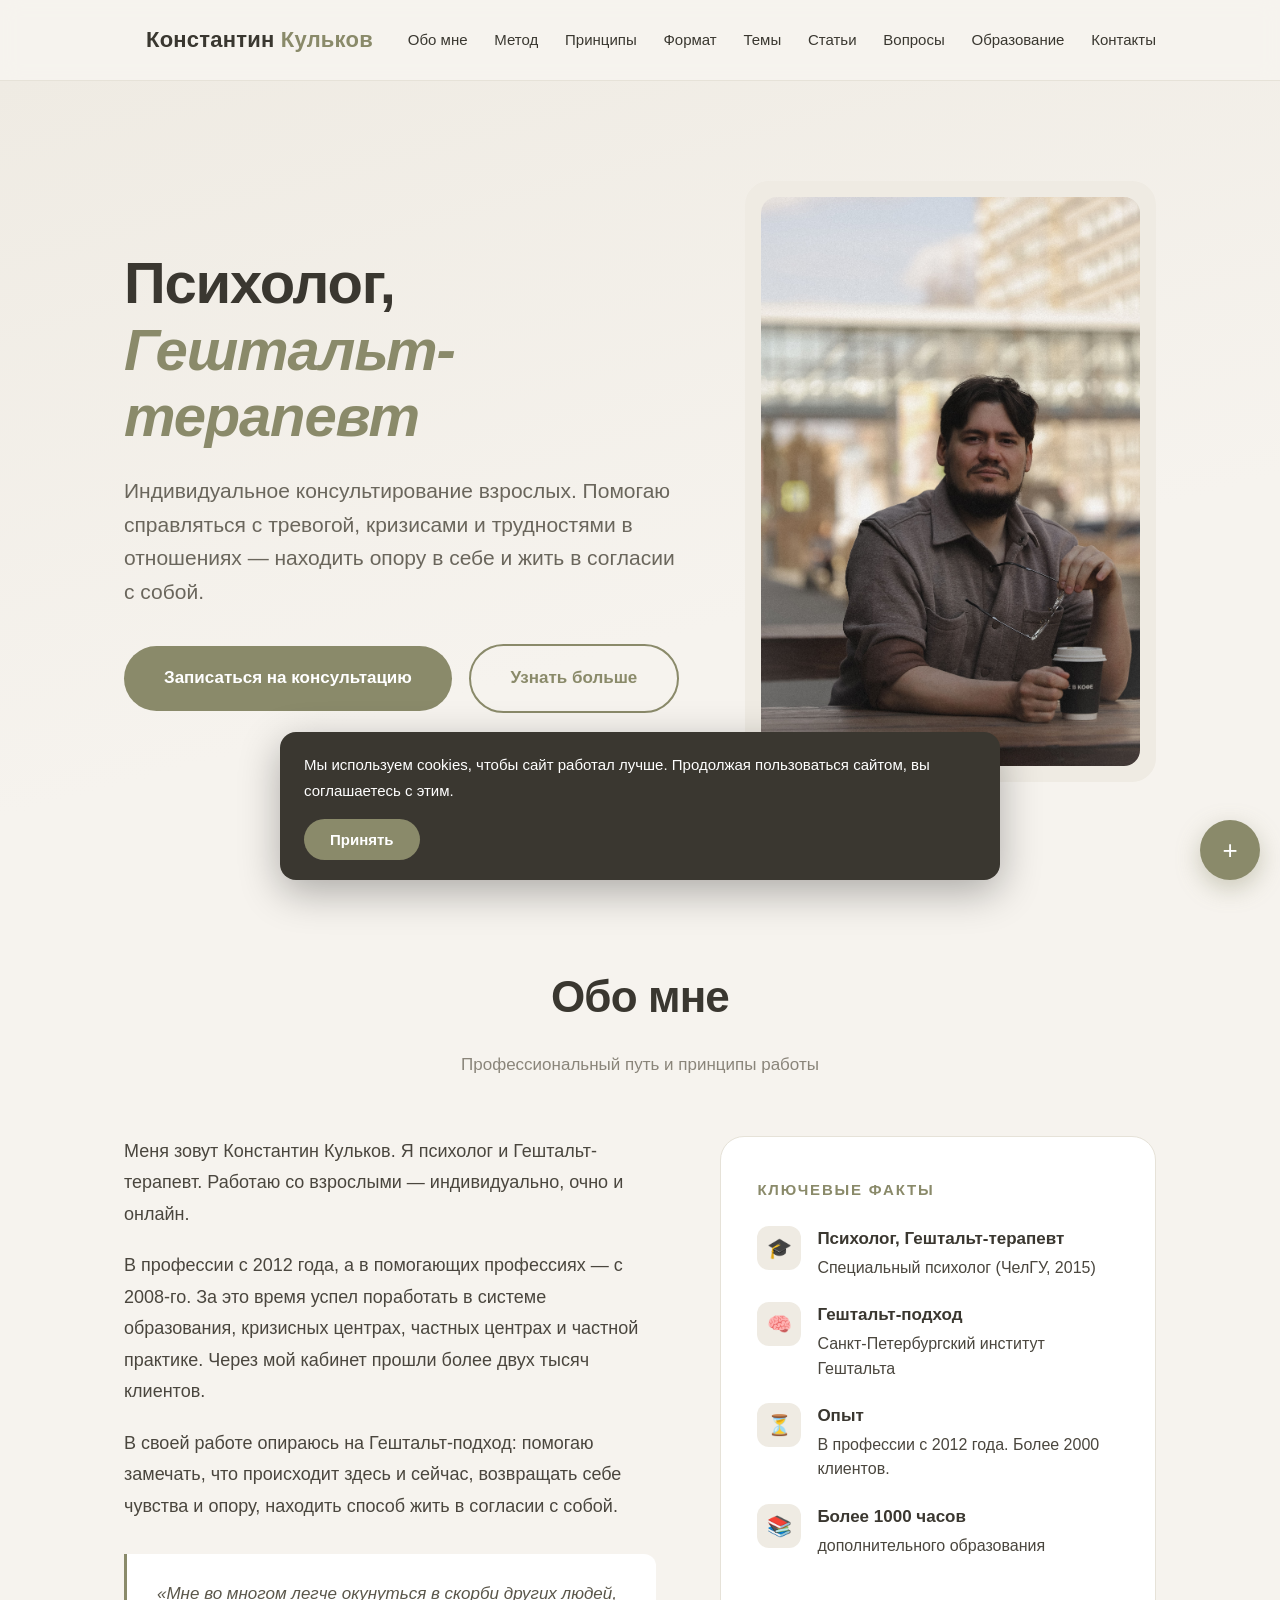
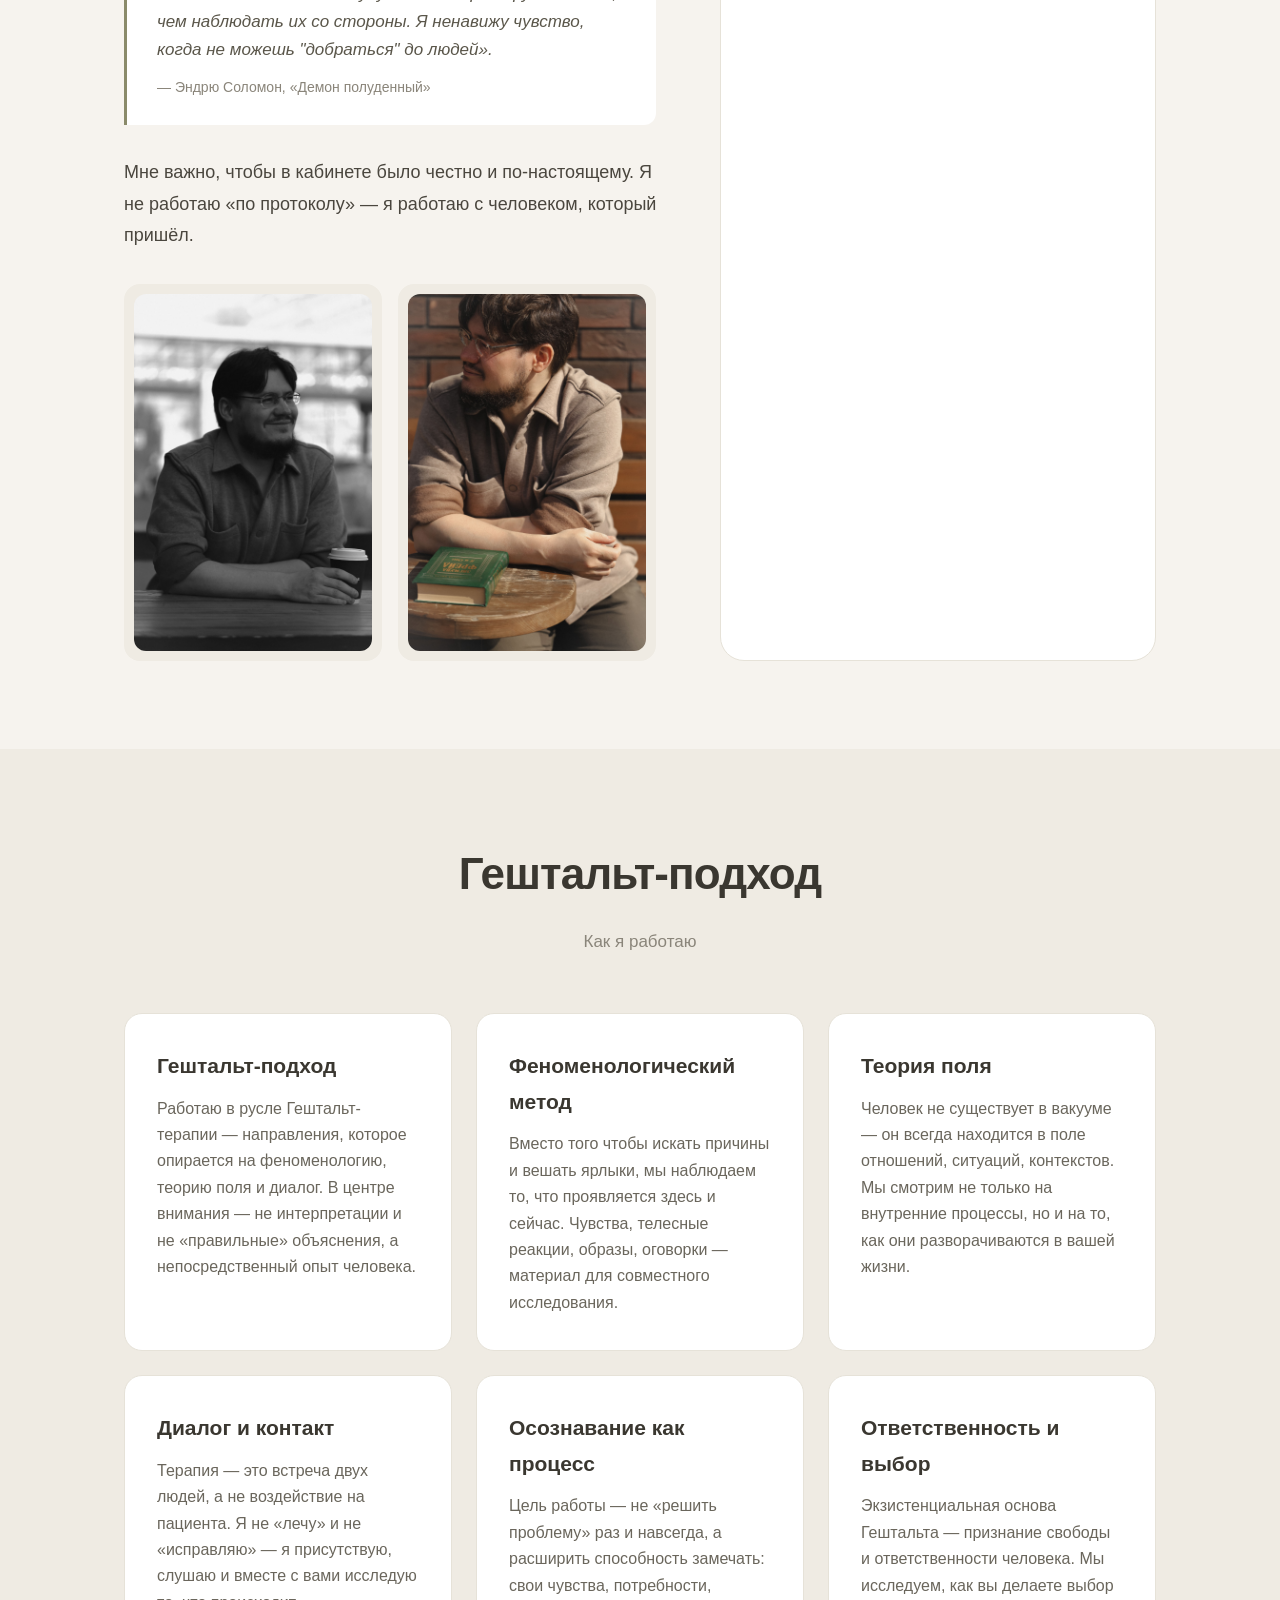
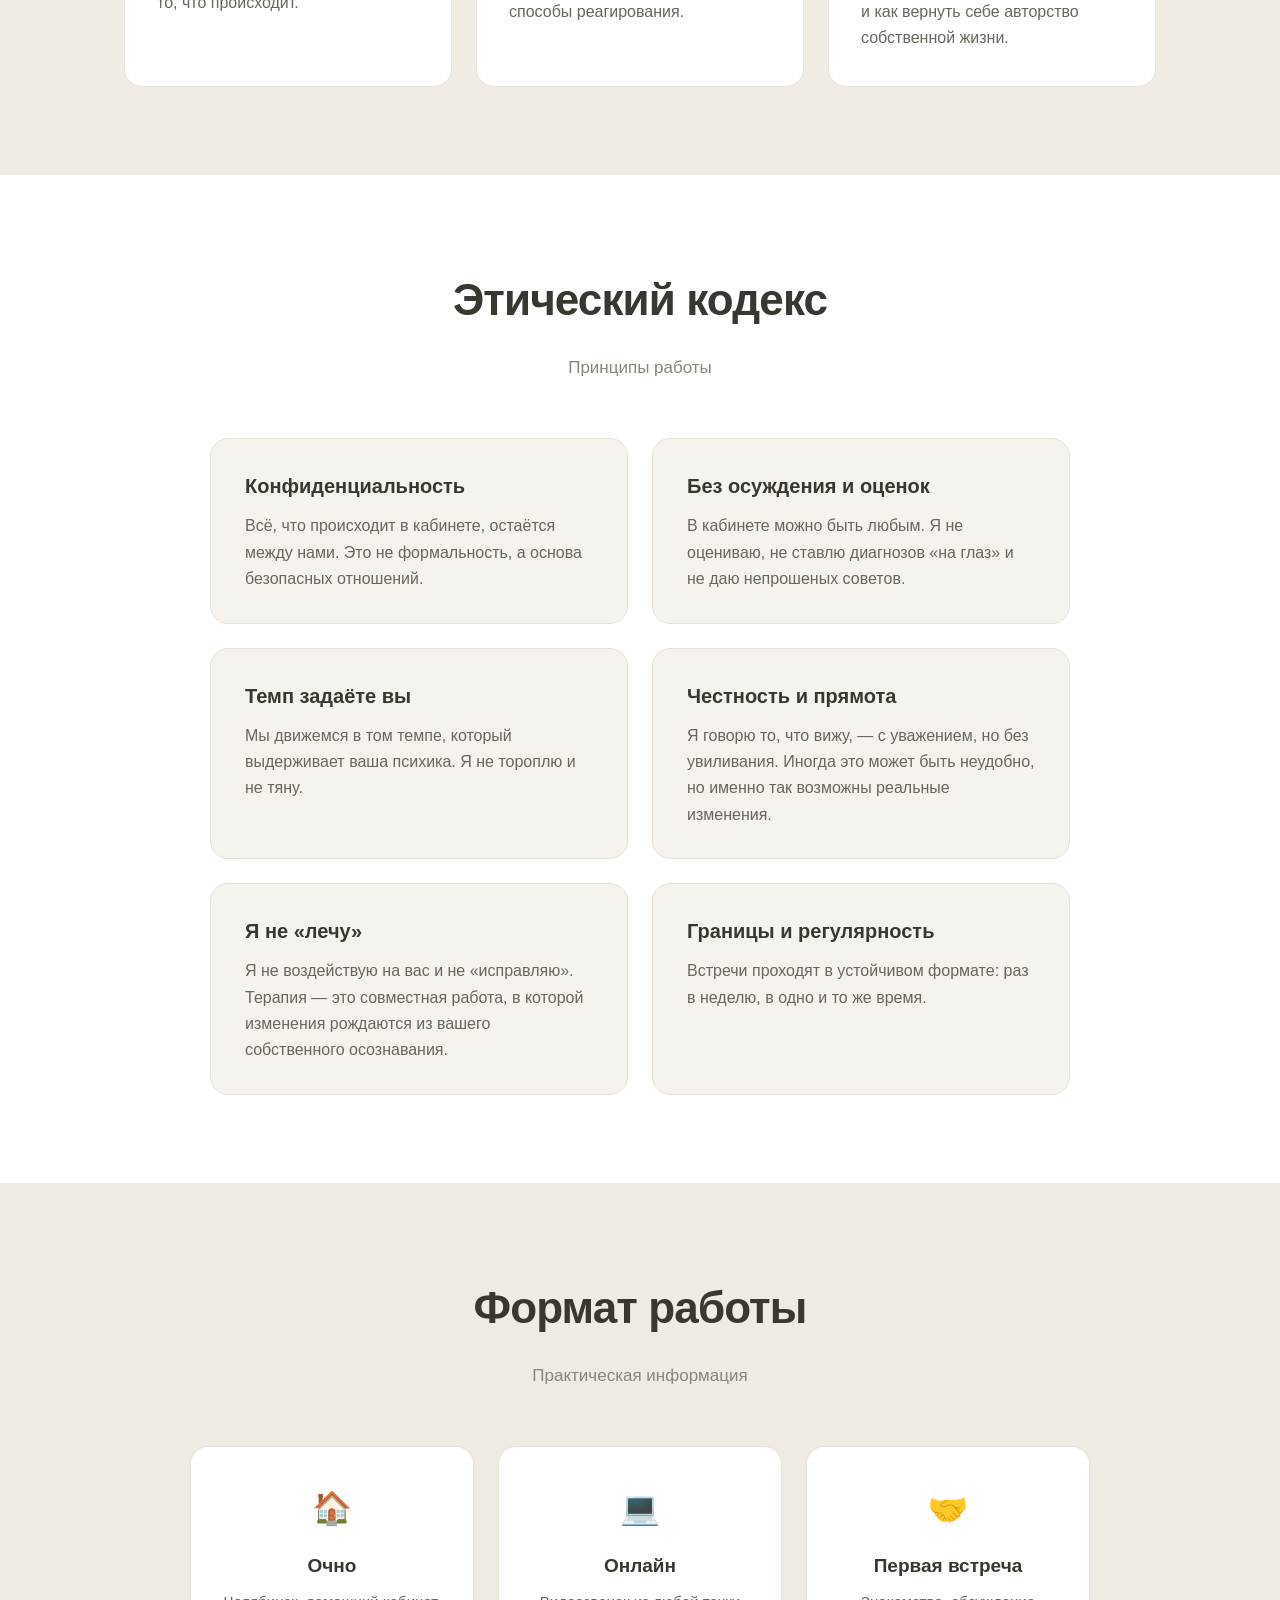
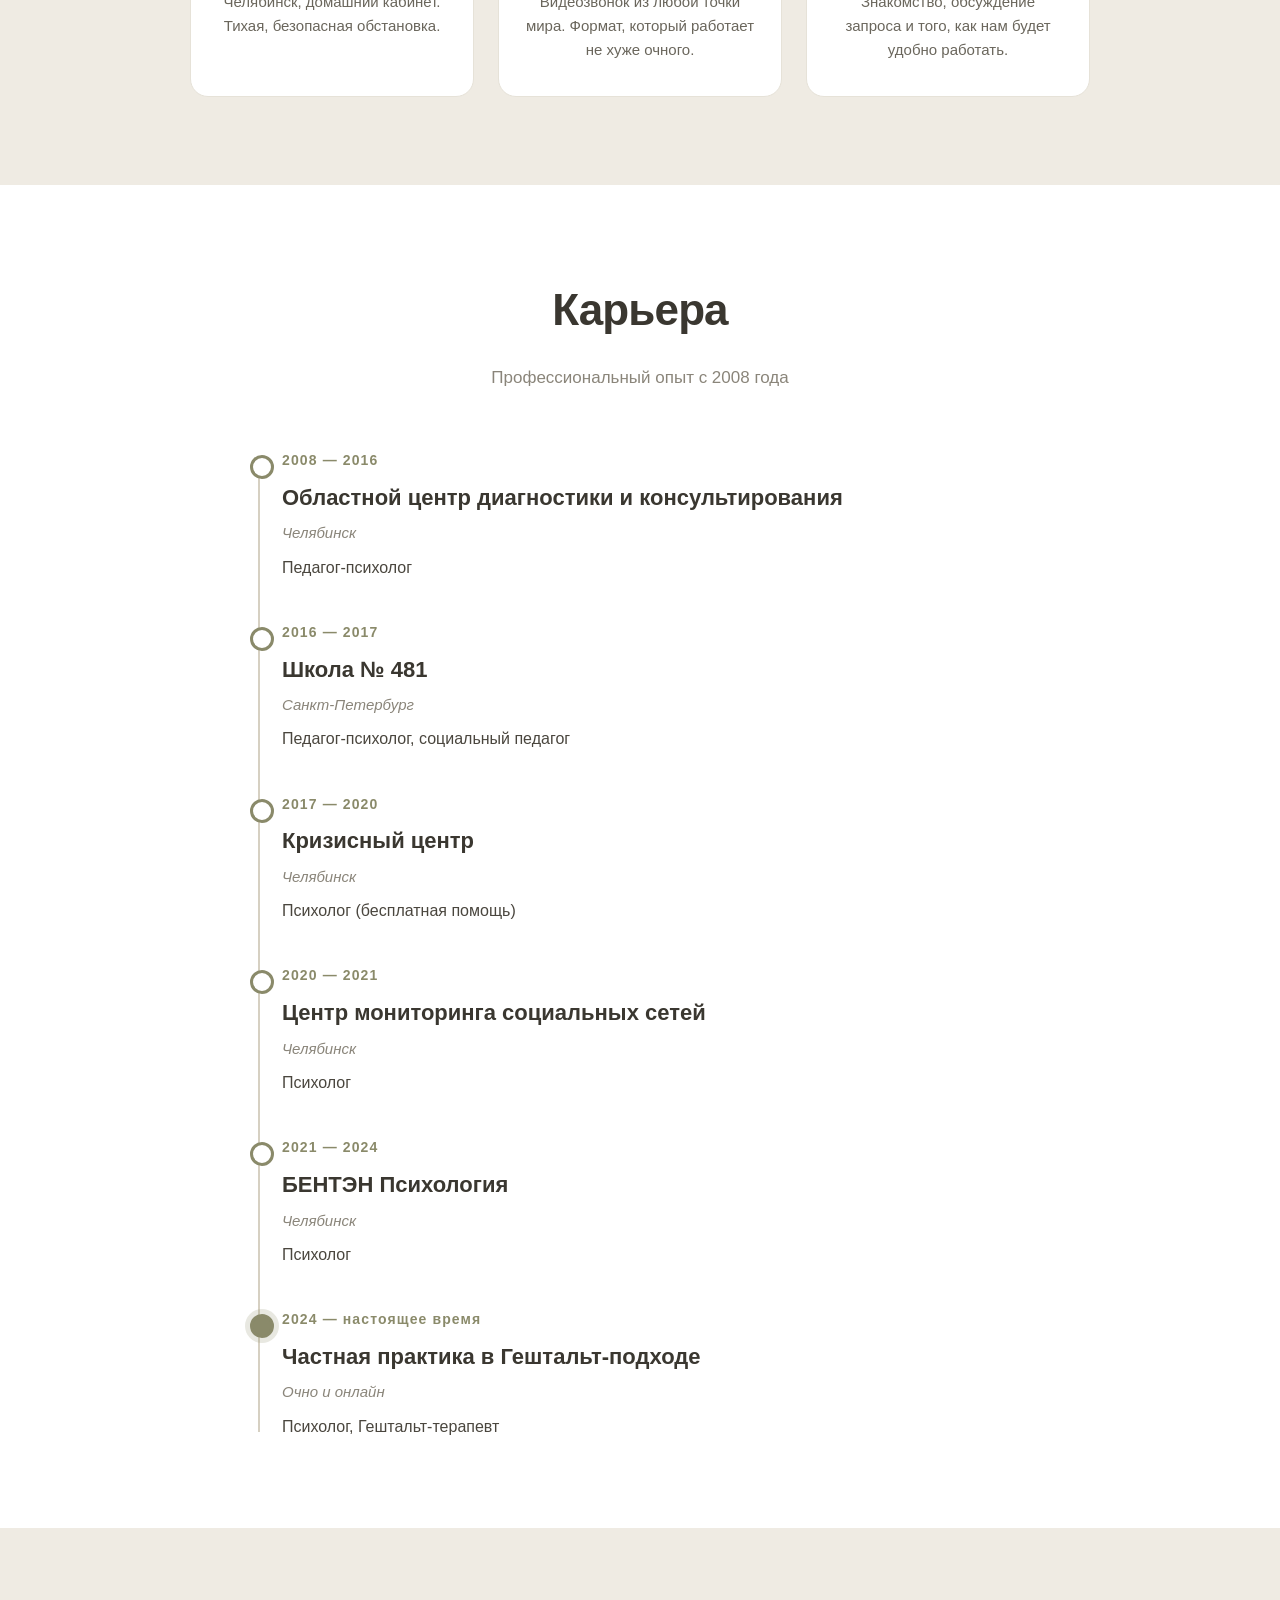
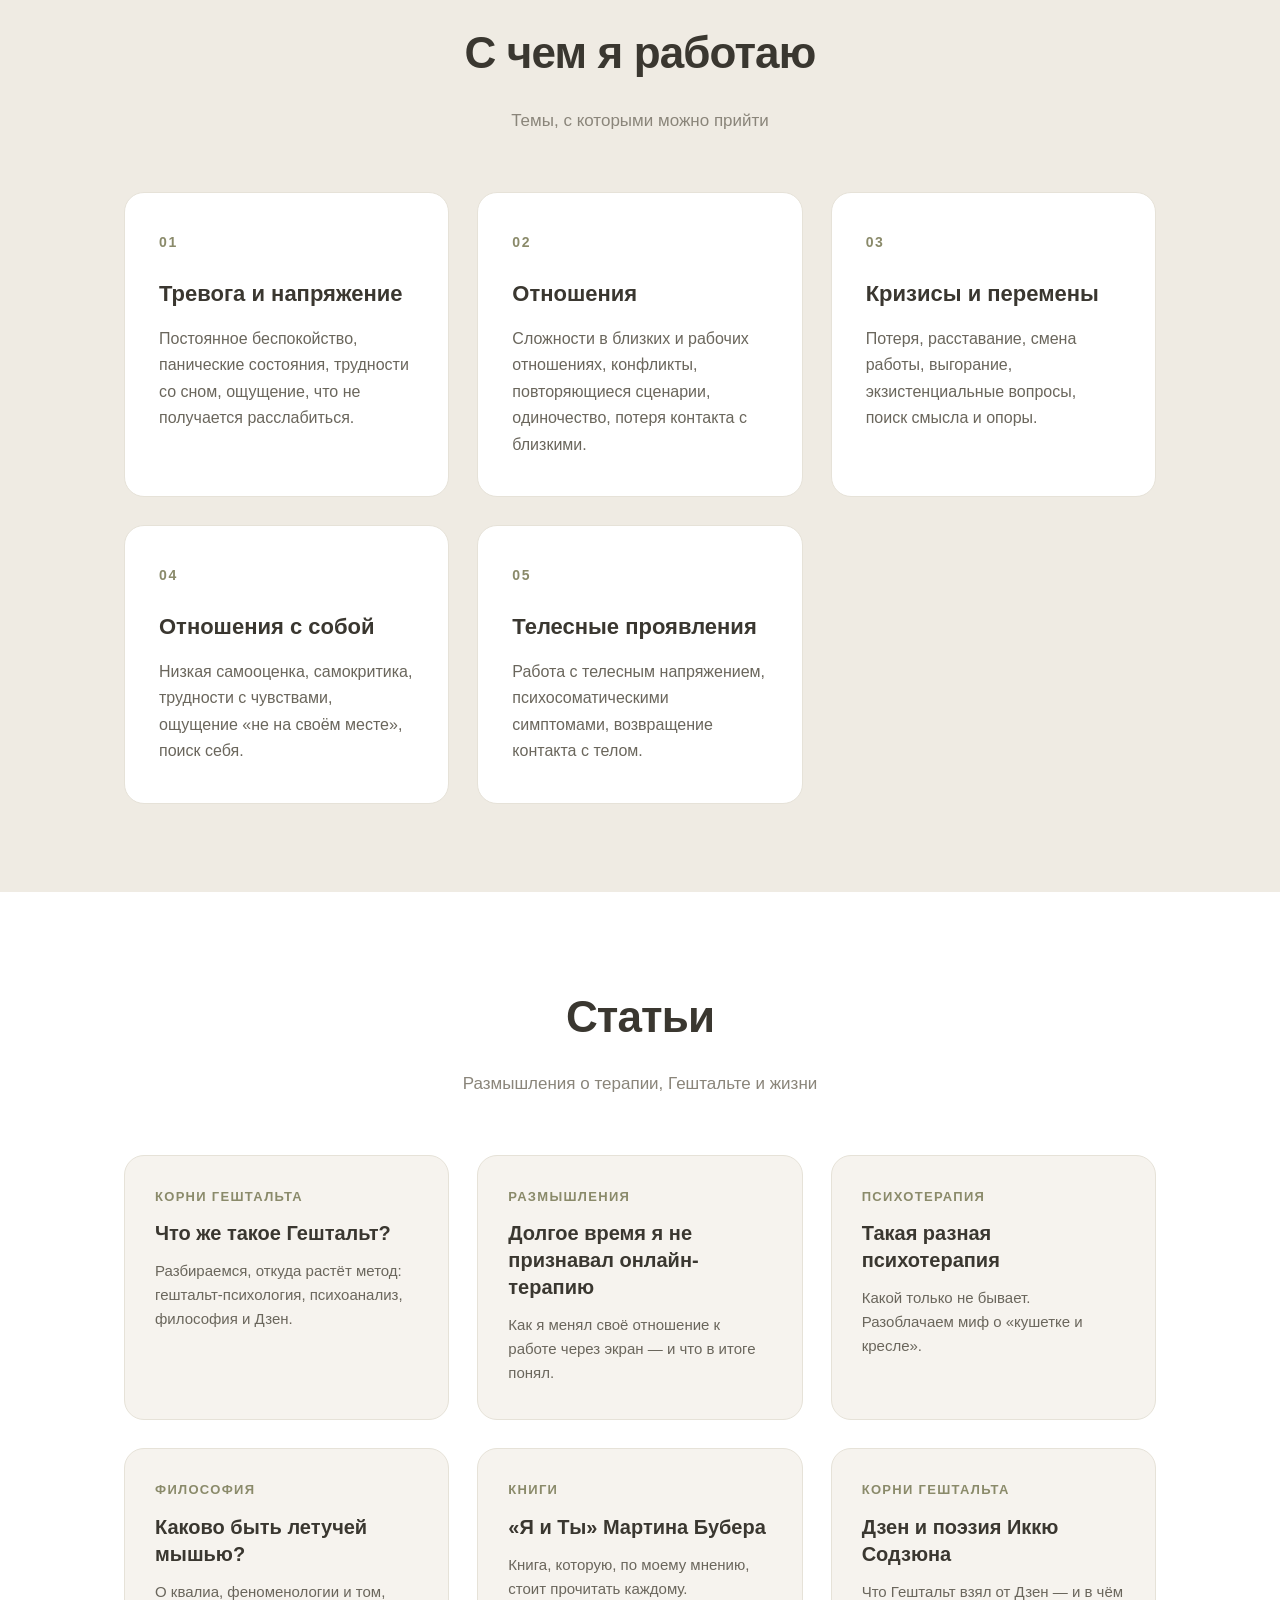
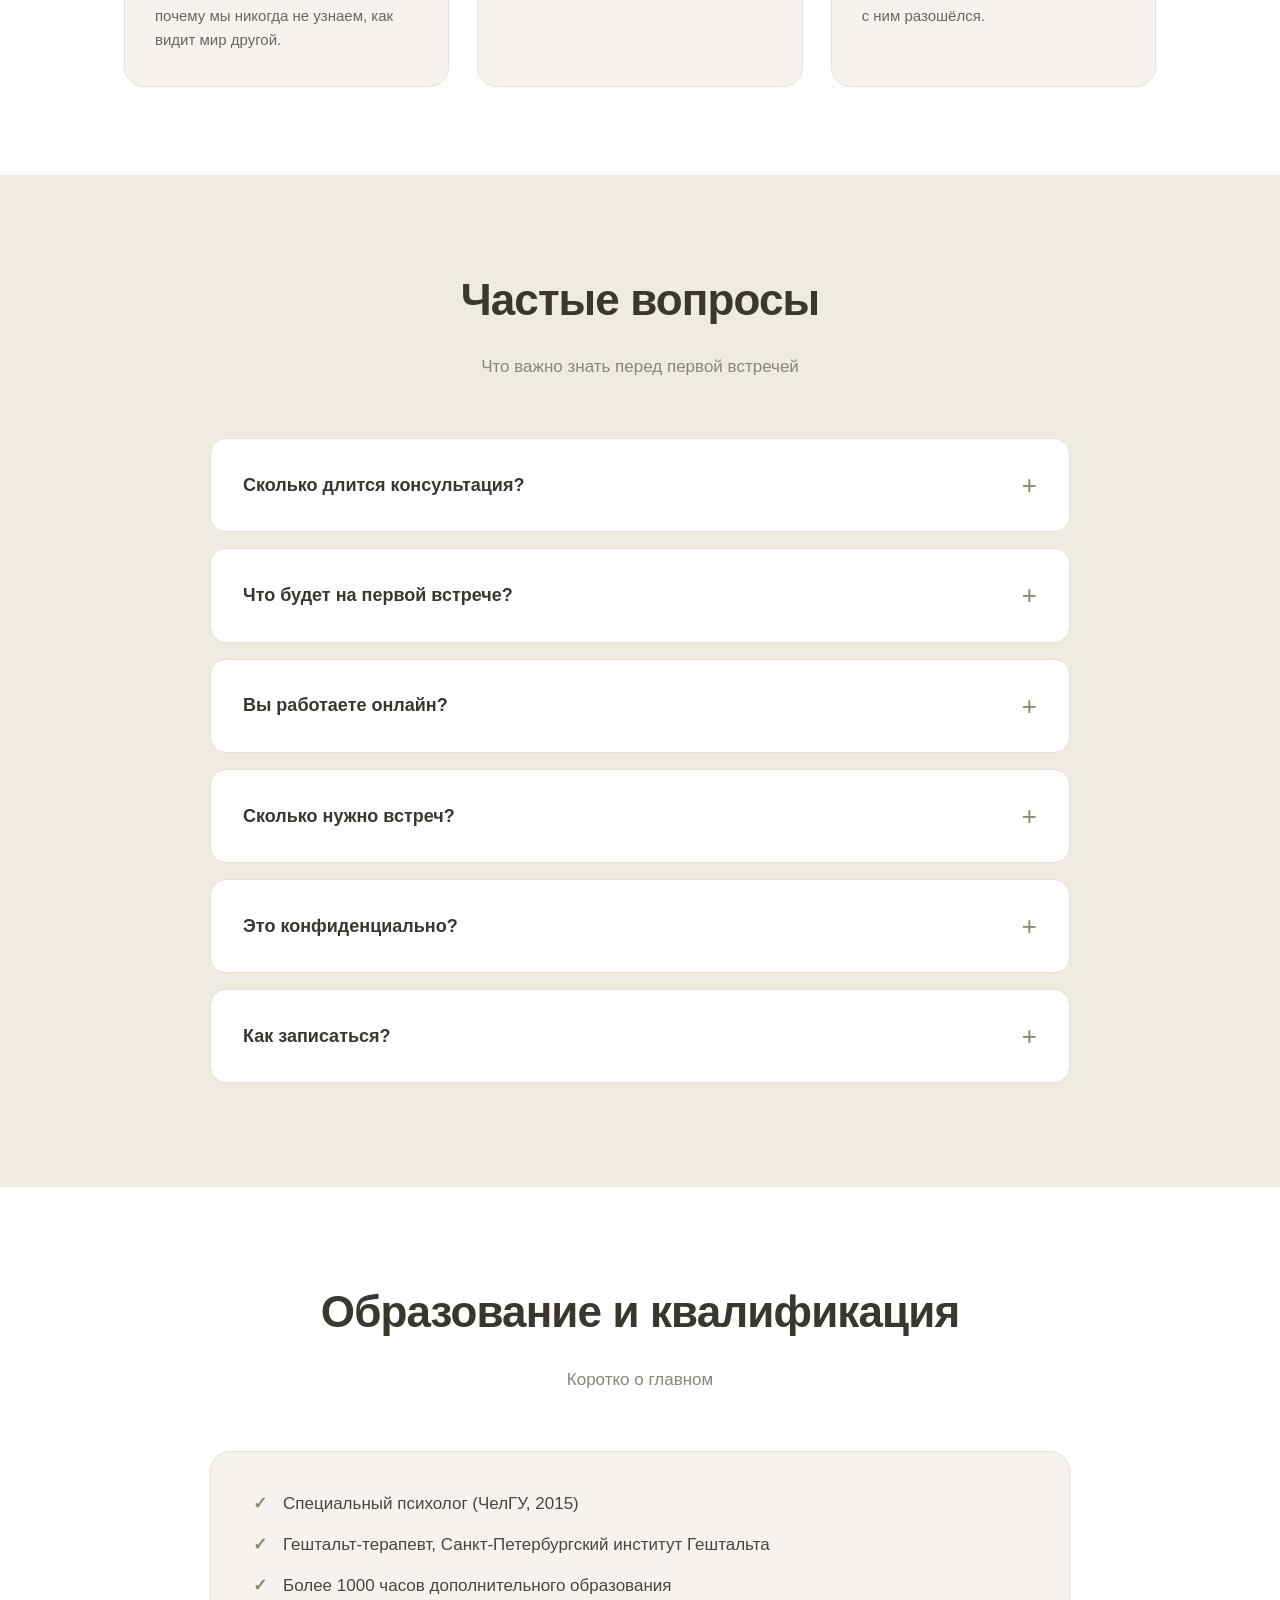
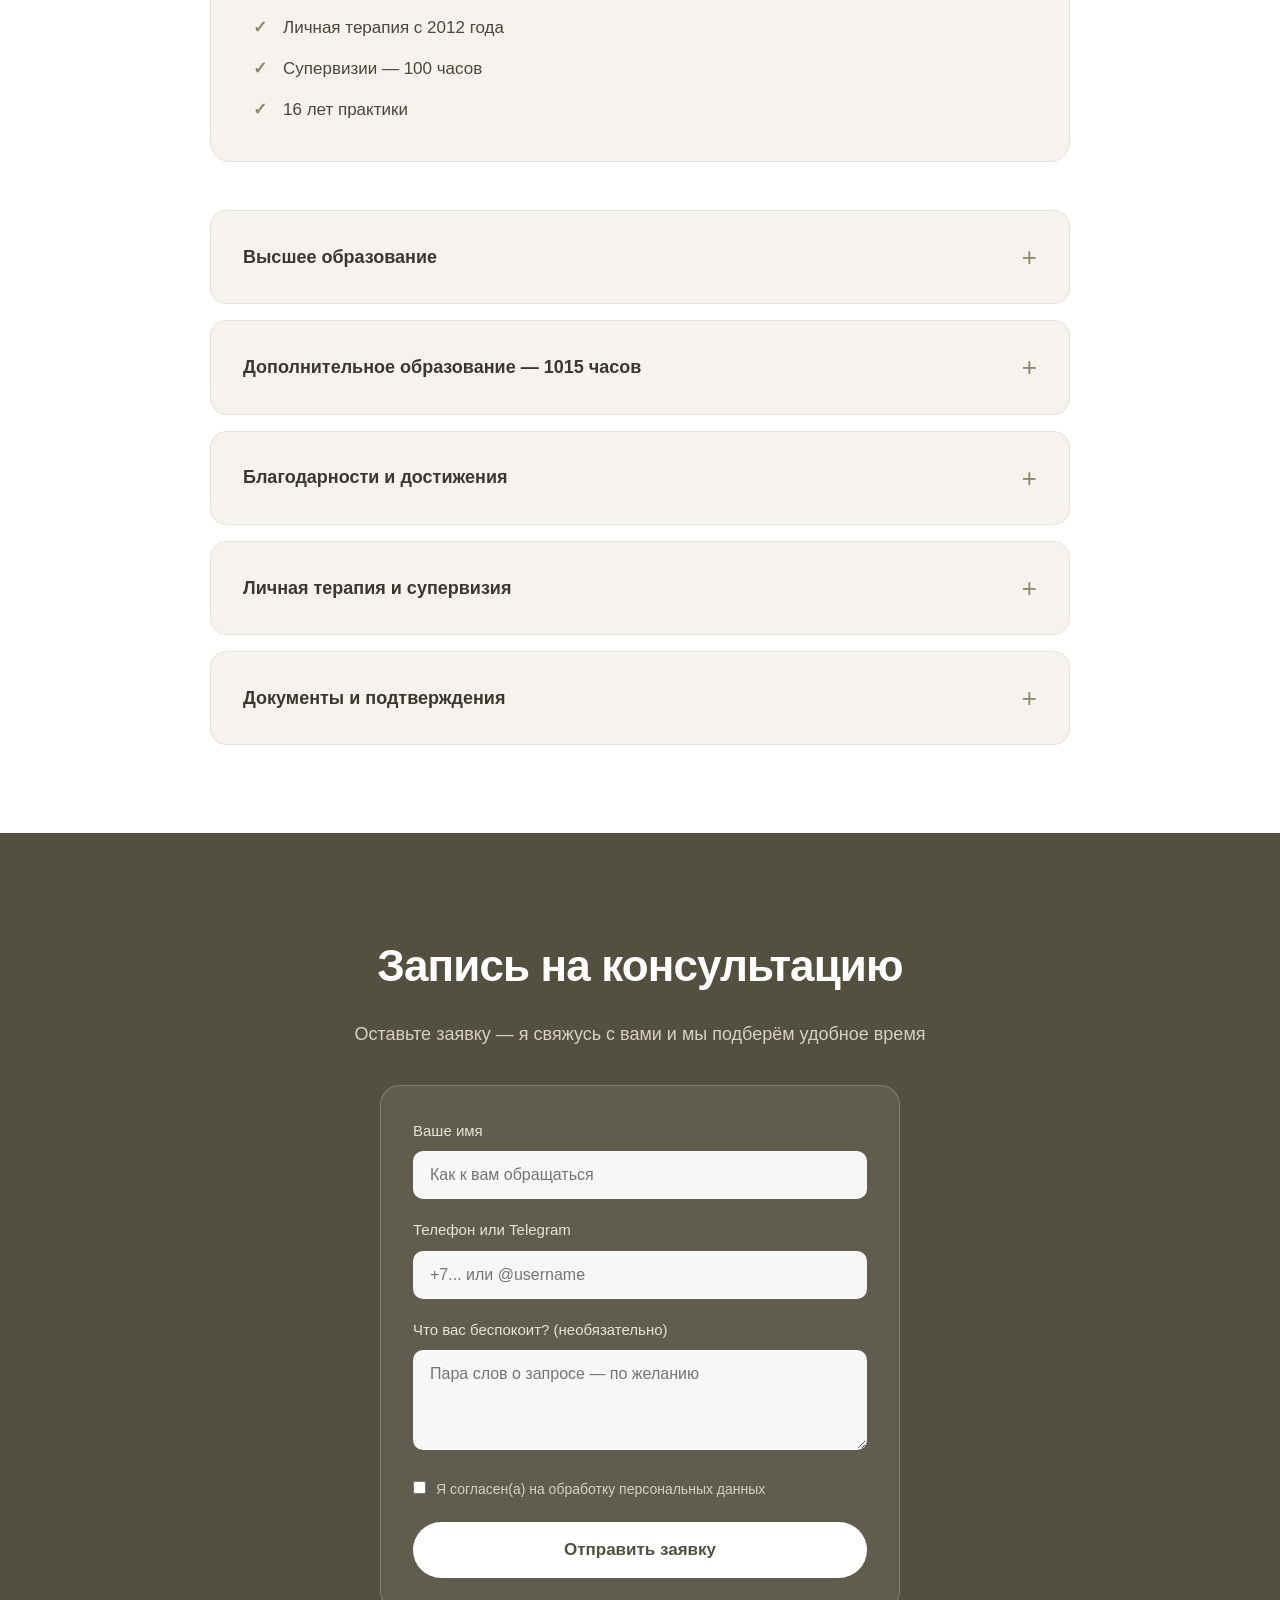
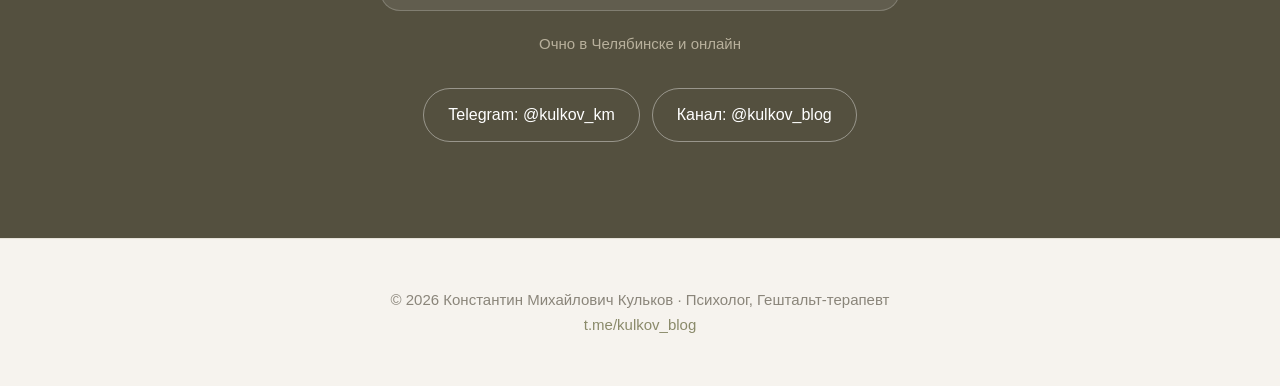
==== commit f4086834: "Футер 2026, убрал почту" ====
--- a/index.html
+++ b/index.html
@@ -536,7 +536,6 @@
     <div class="cta-contacts">
       <a href="https://t.me/kulkov_km" target="_blank">Telegram: @kulkov_km</a>
       <a href="https://t.me/kulkov_blog" target="_blank">Канал: @kulkov_blog</a>
-      <a href="mailto:ваш@email.ru">ваш@email.ru</a>
     </div>
   </div>
 </section>
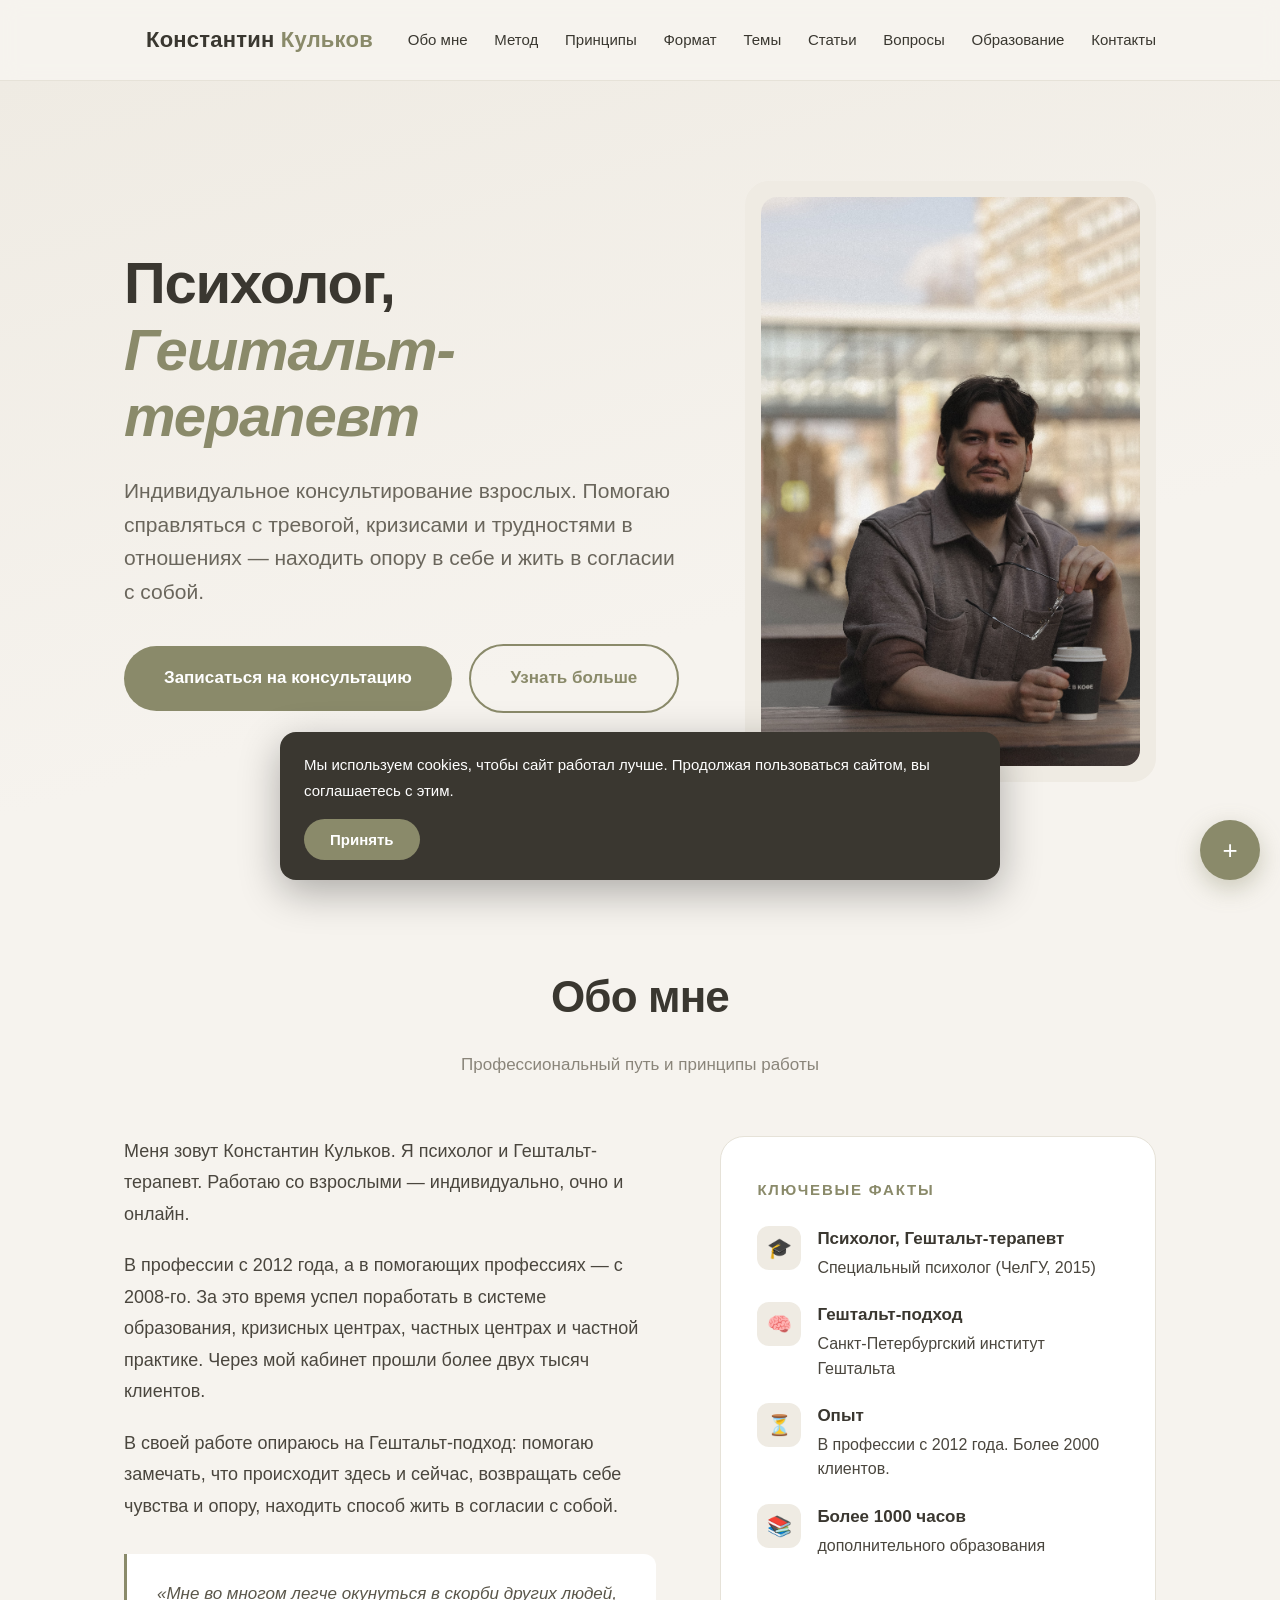
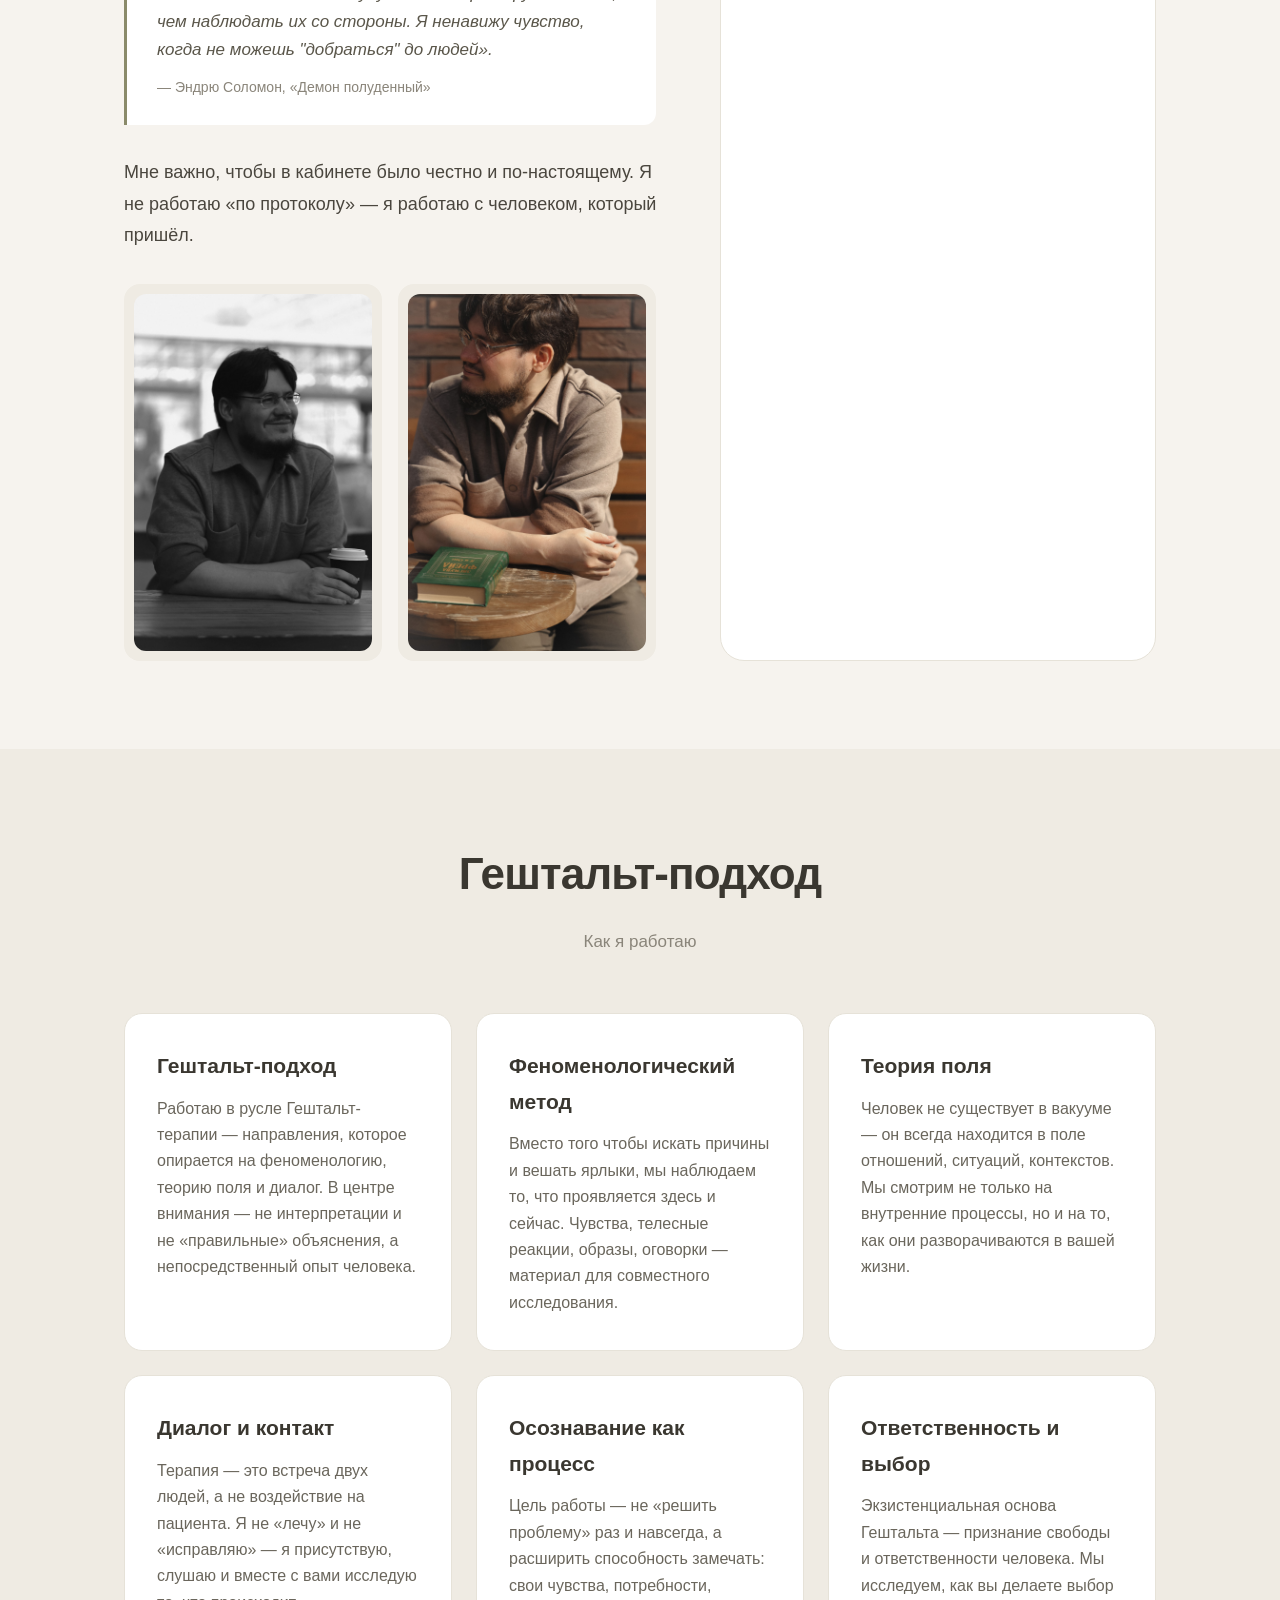
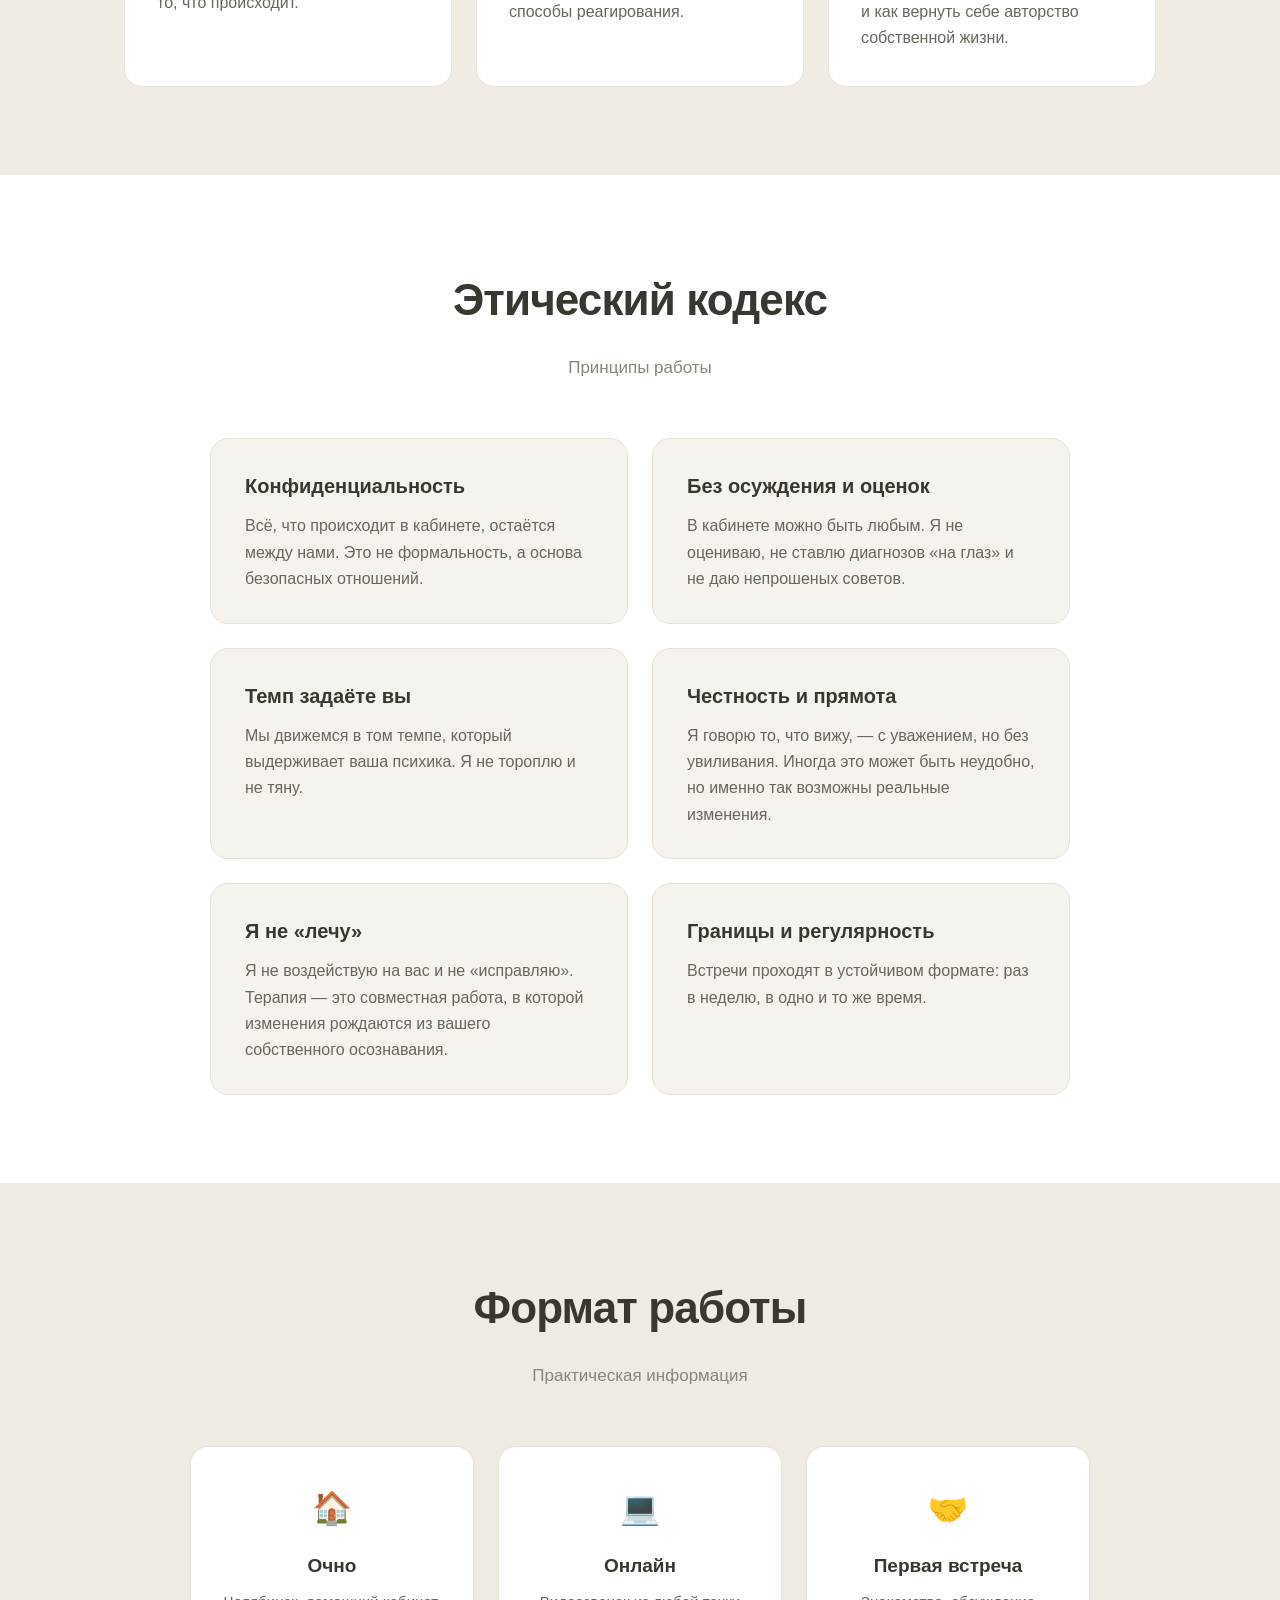
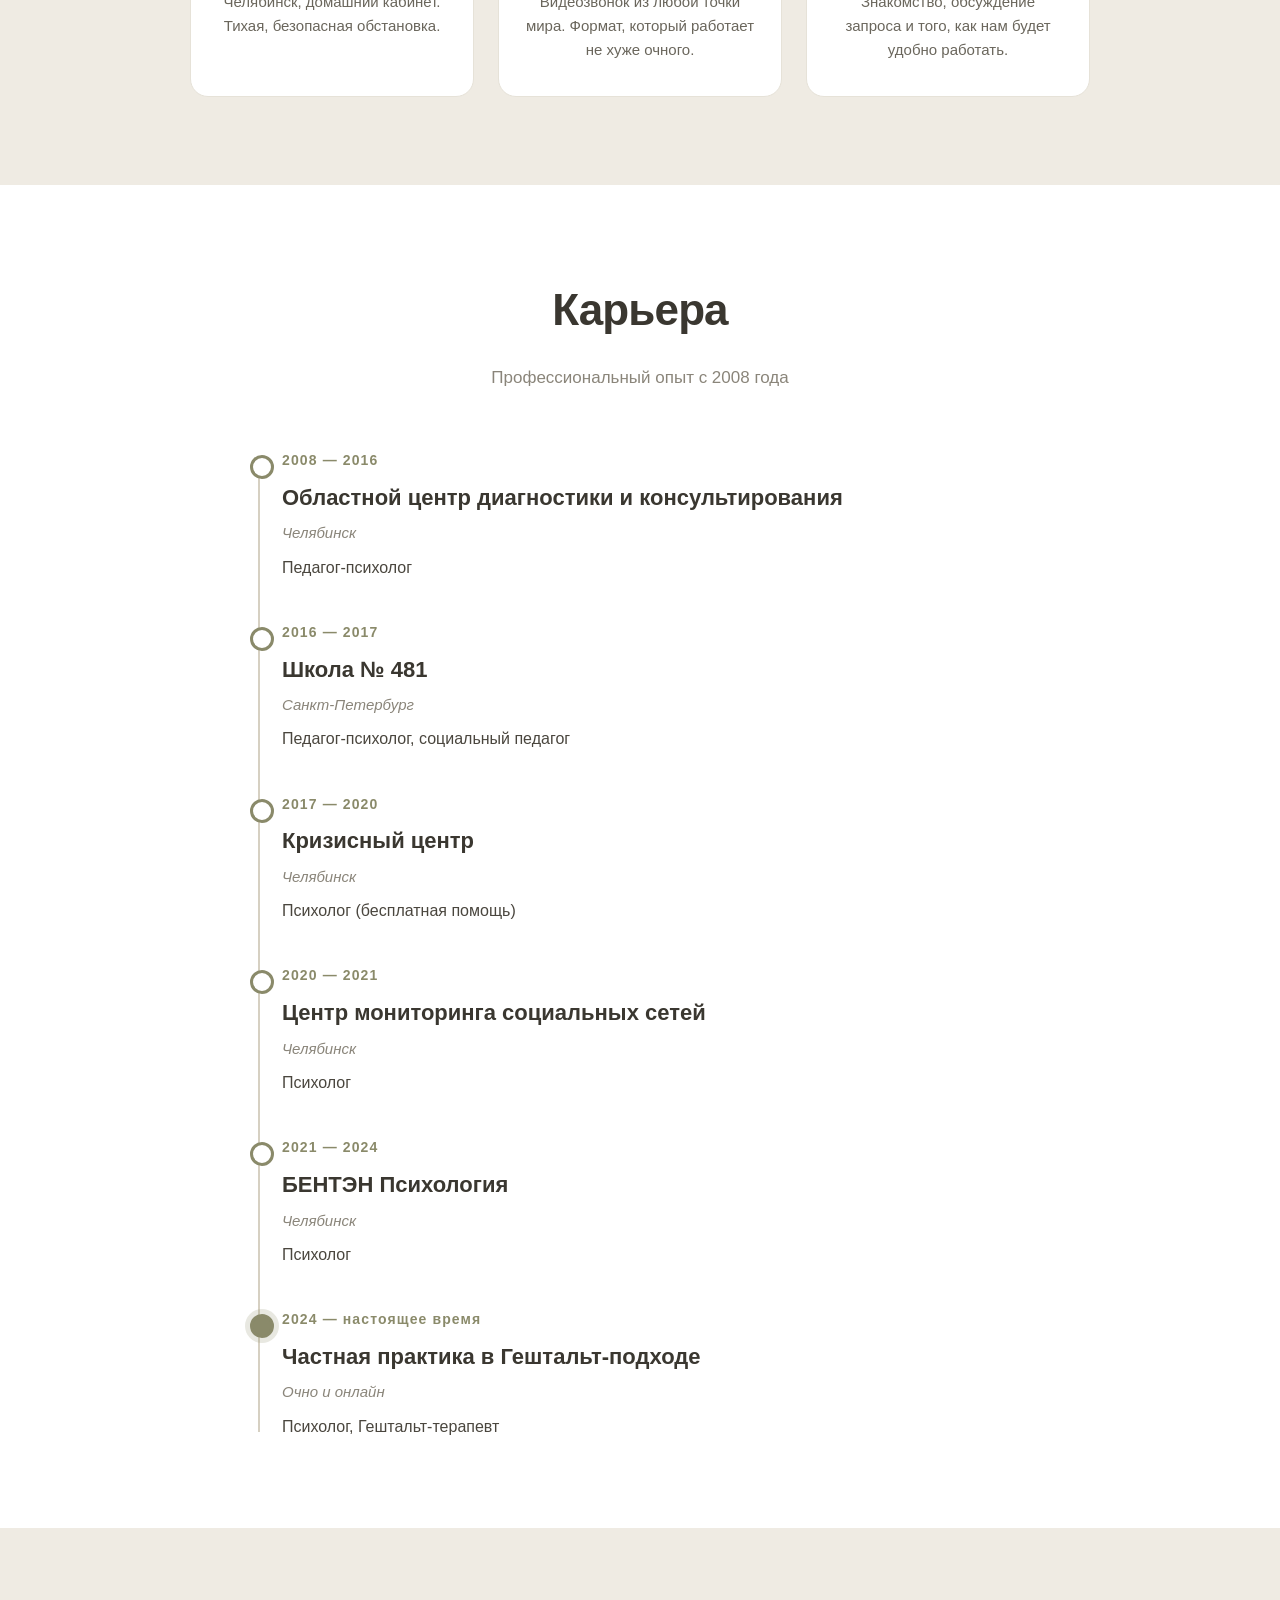
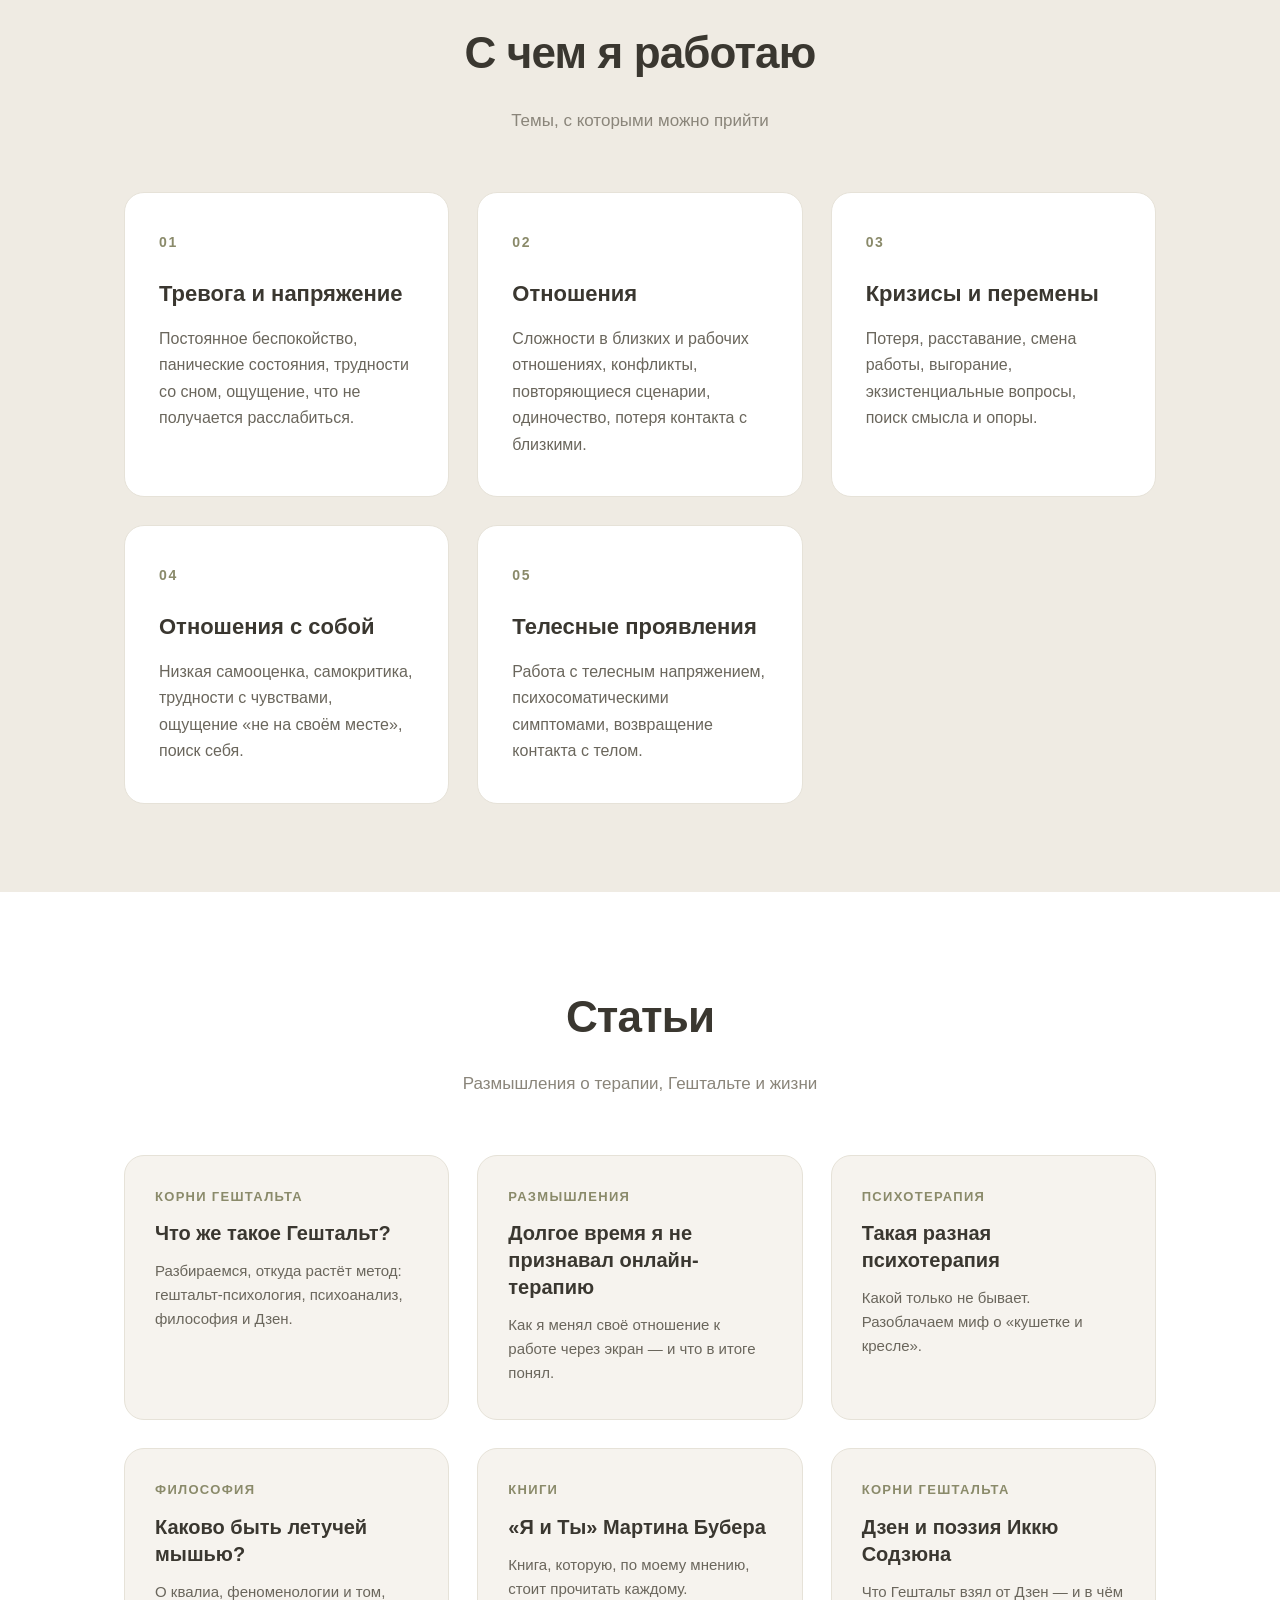
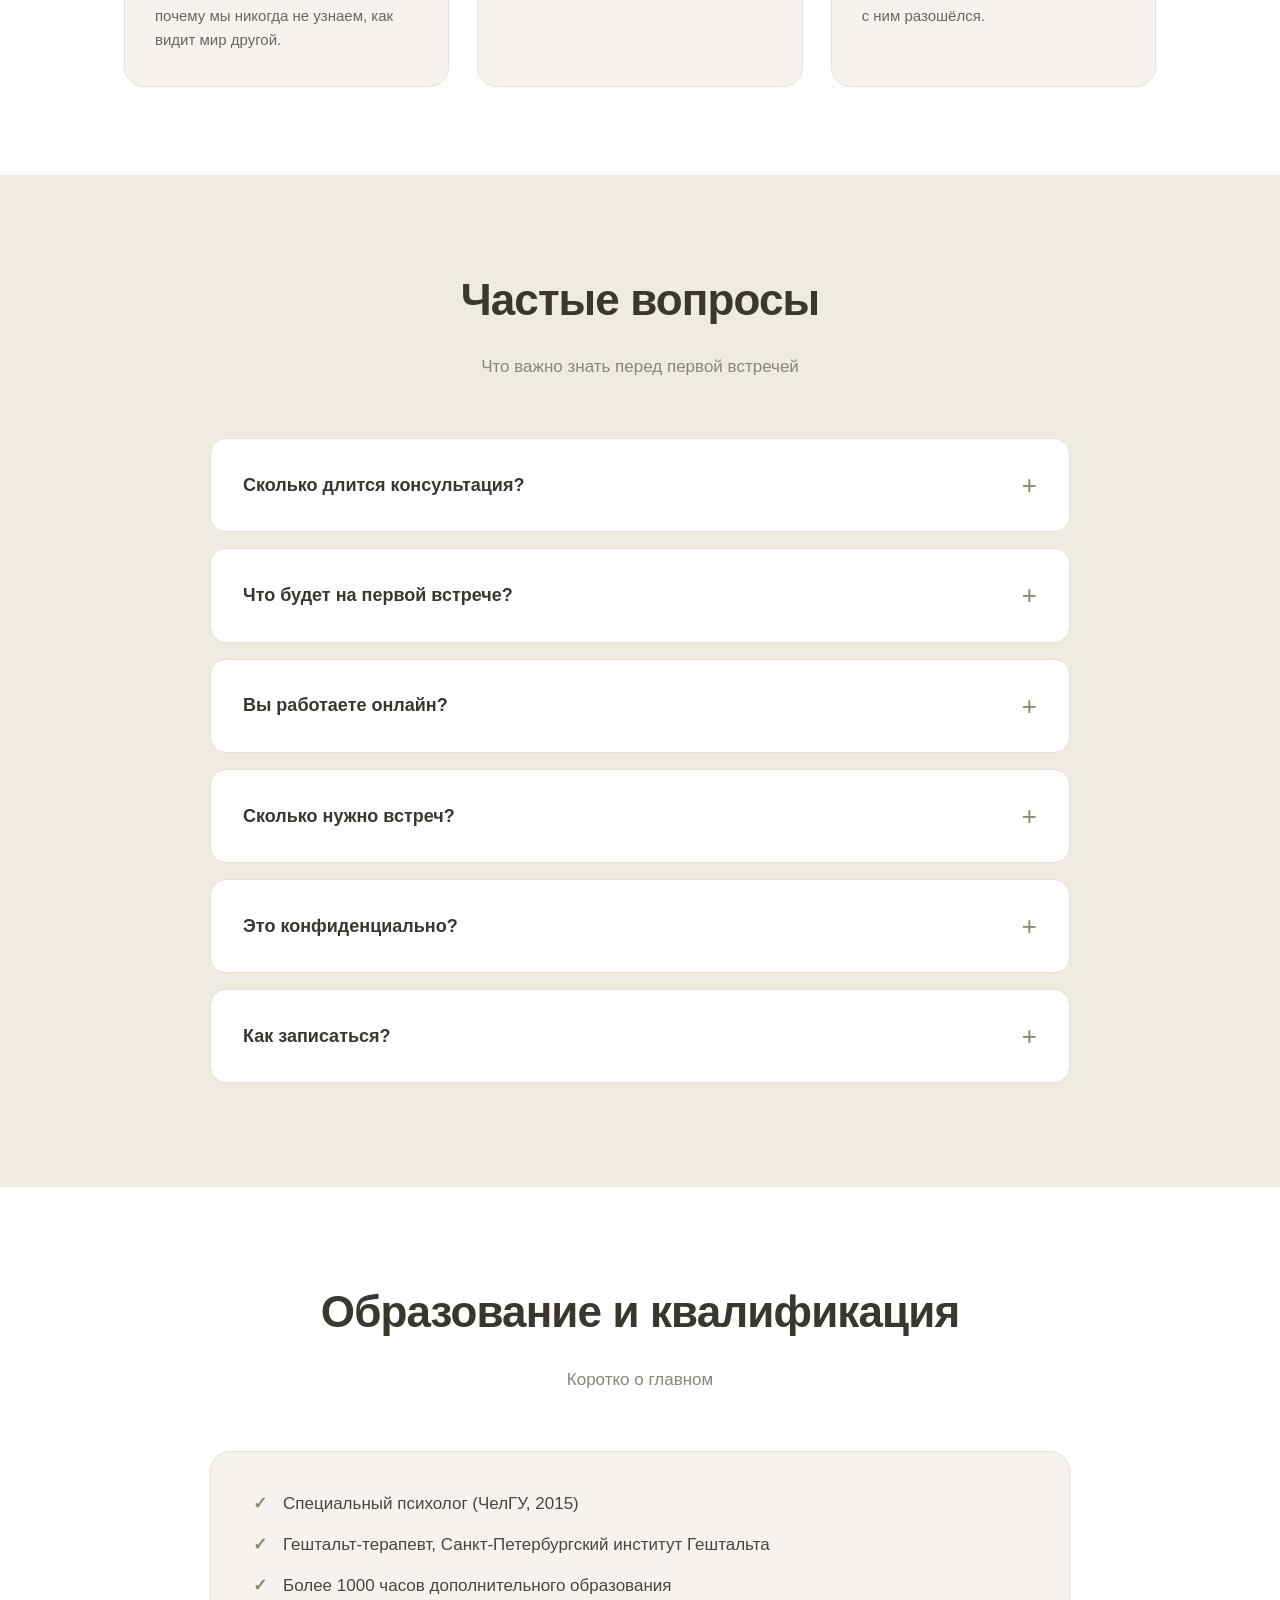
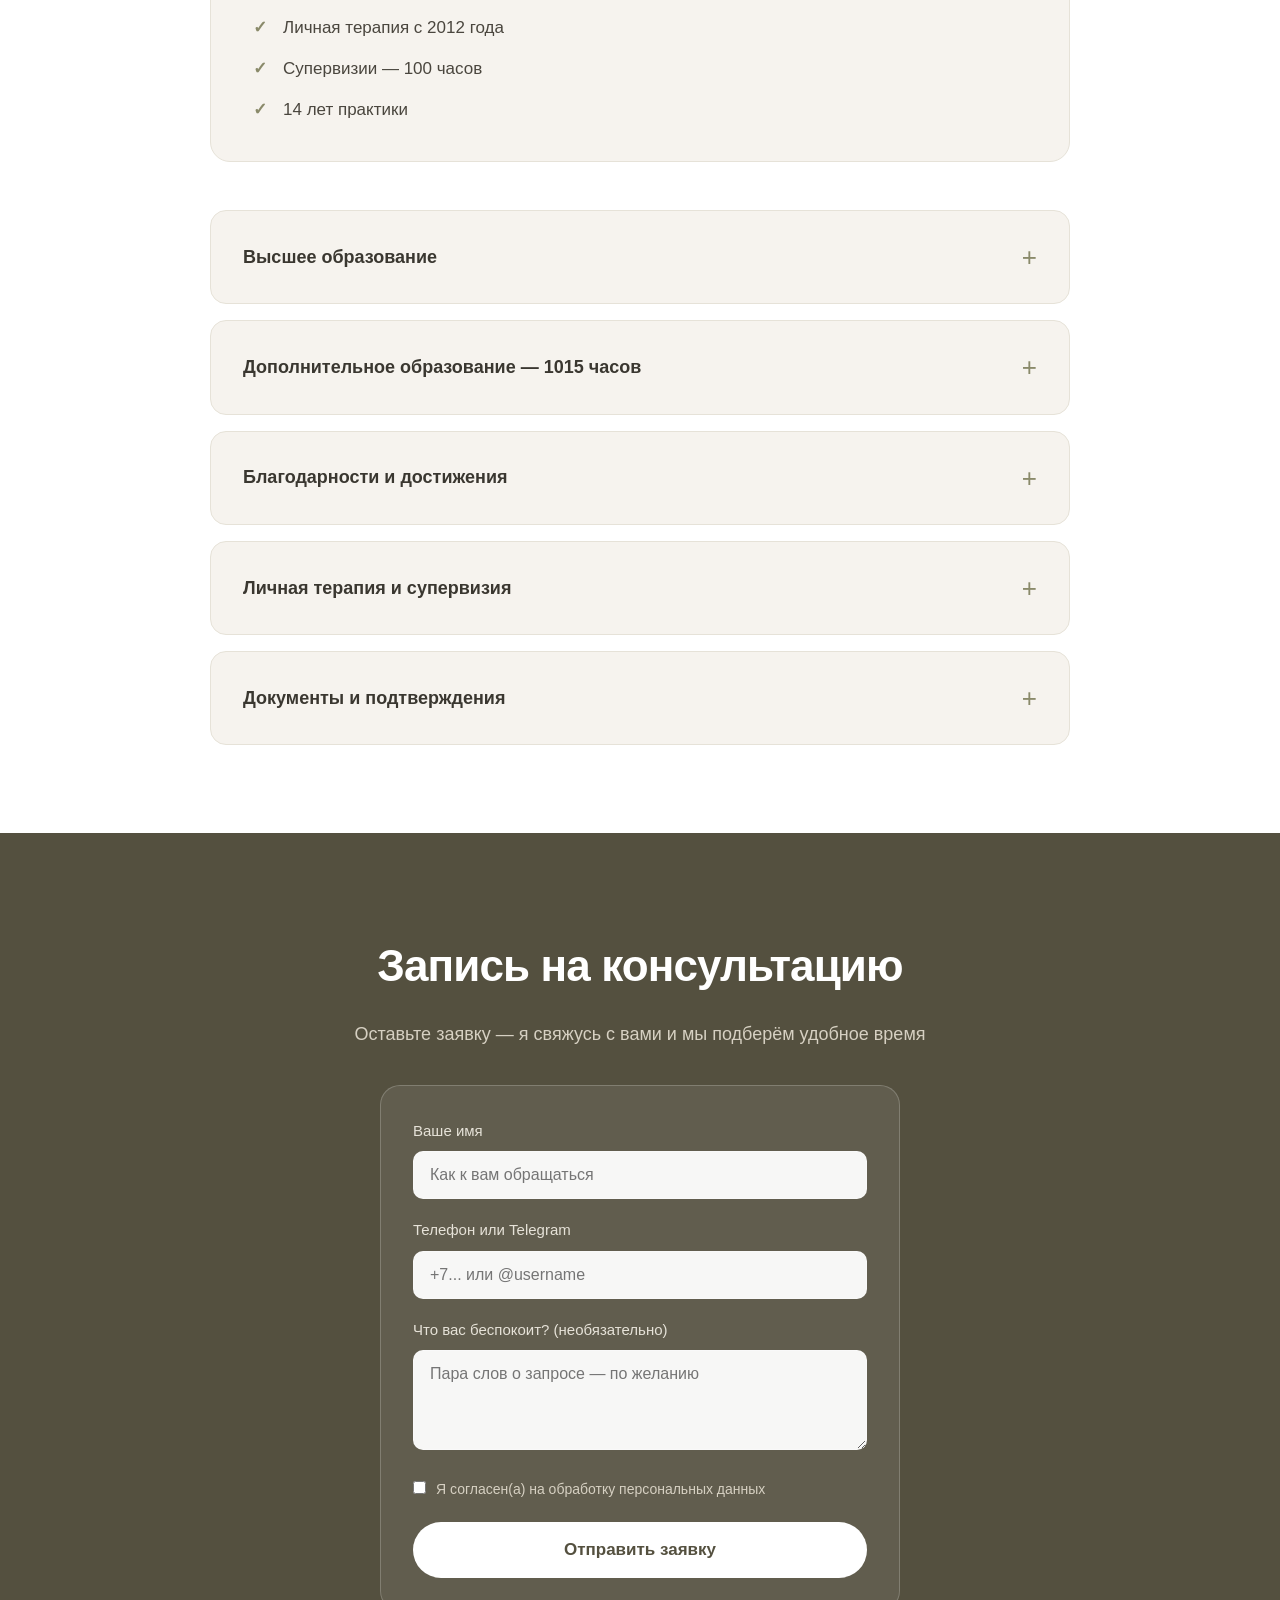
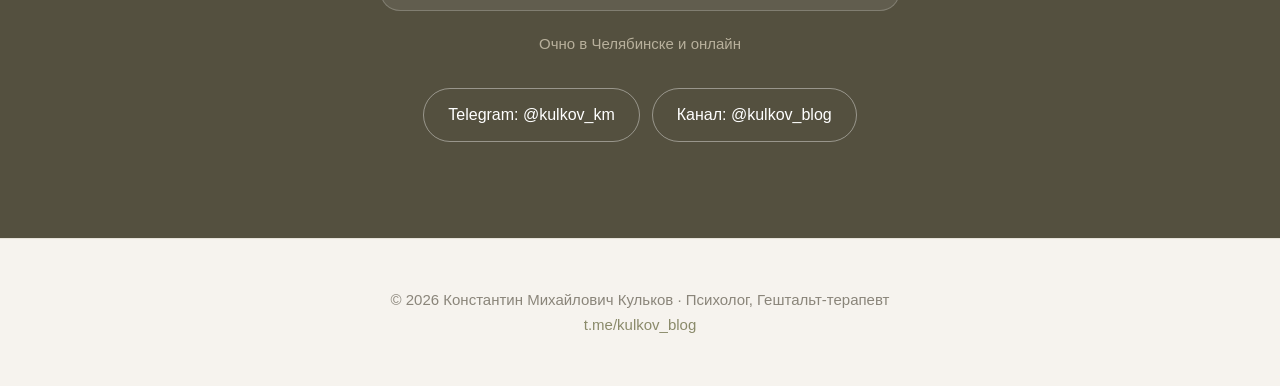
==== commit be53c6cf: "Опыт работы 14 лет, не 16" ====
--- a/index.html
+++ b/index.html
@@ -4,7 +4,7 @@
 <meta charset="UTF-8">
 <meta name="viewport" content="width=device-width, initial-scale=1.0">
 <title>Константин Кульков — психолог, Гештальт-терапевт</title>
-<meta name="description" content="Константин Кульков — психолог, Гештальт-терапевт. Индивидуальное консультирование взрослых очно и онлайн. 16 лет практики.">
+<meta name="description" content="Константин Кульков — психолог, Гештальт-терапевт. Индивидуальное консультирование взрослых очно и онлайн. 14 лет практики.">
 <link rel="stylesheet" href="style.css">
 
 <!-- Яндекс.Метрика — замените XXXXXX на номер счётчика -->
@@ -382,7 +382,7 @@
         <li>Более 1000 часов дополнительного образования</li>
         <li>Личная терапия с 2012 года</li>
         <li>Супервизии — 100 часов</li>
-        <li>16 лет практики</li>
+        <li>14 лет практики</li>
       </ul>
     </div>
 
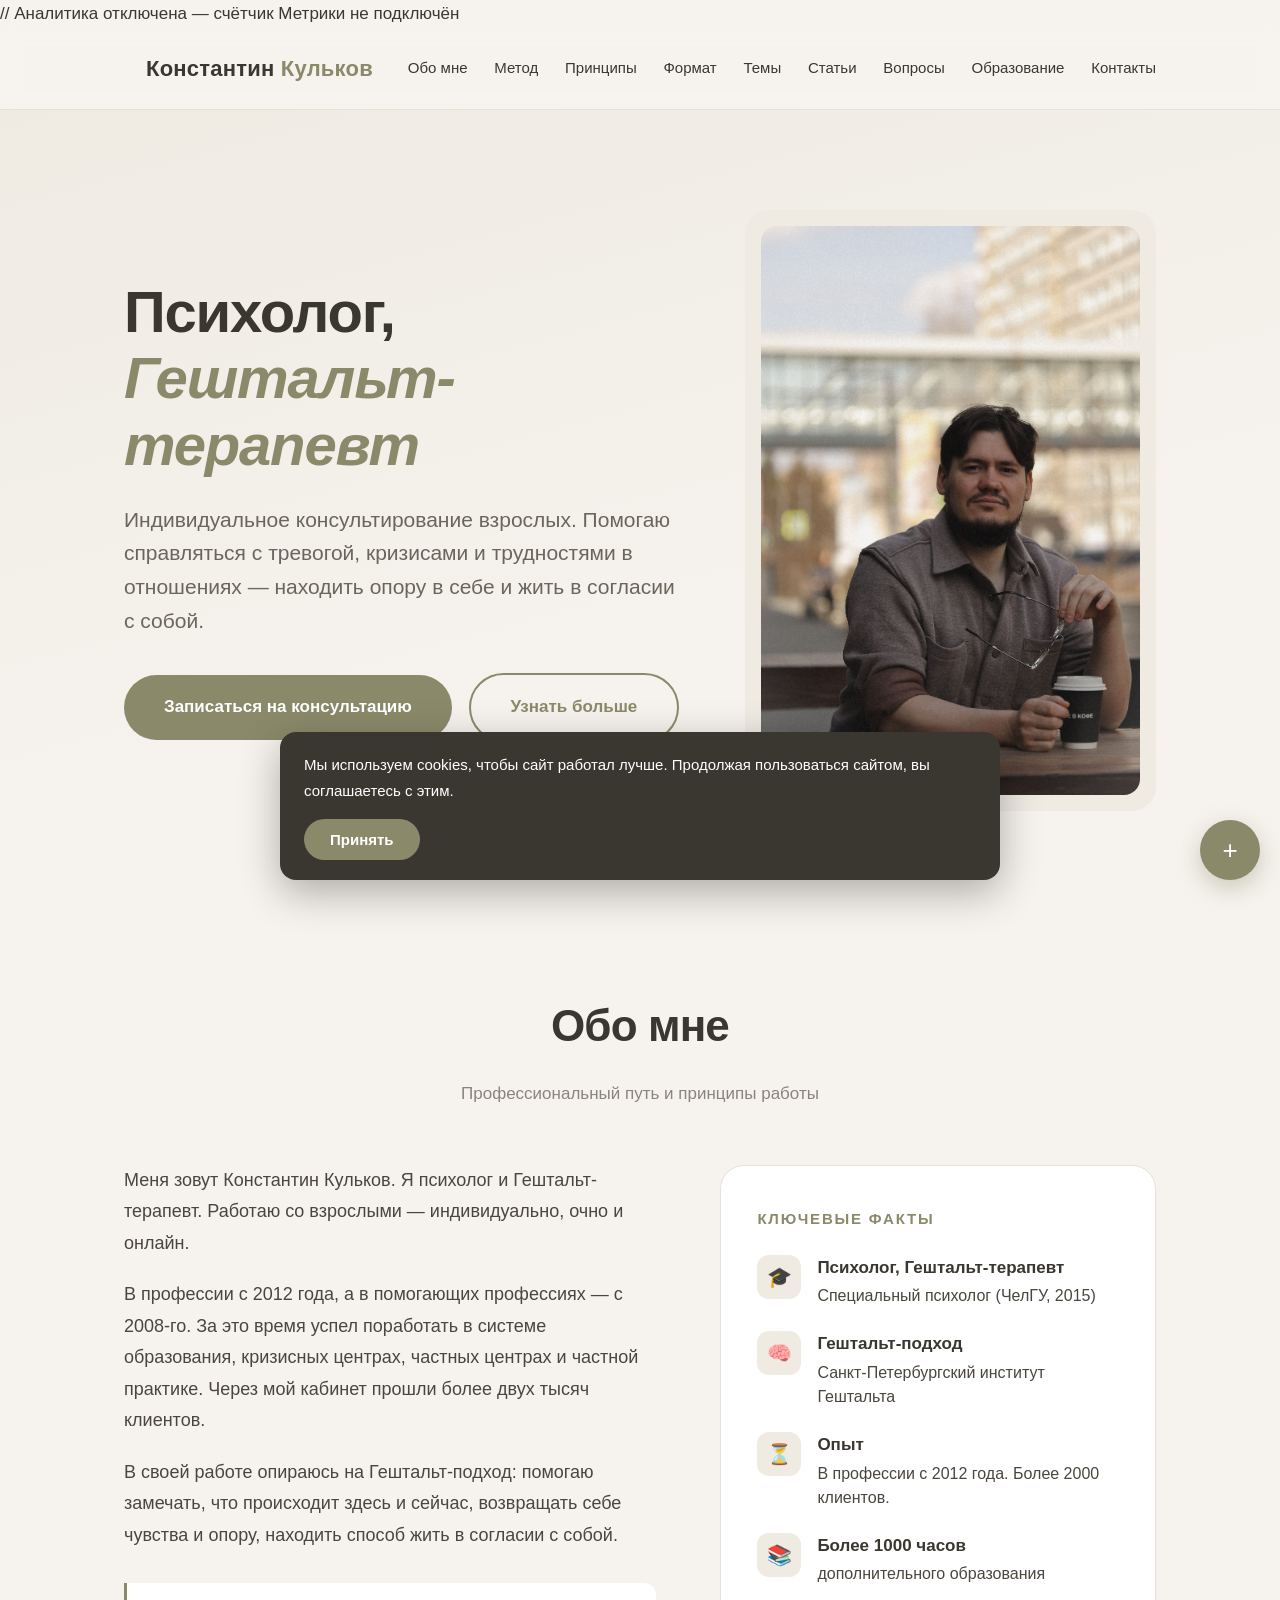
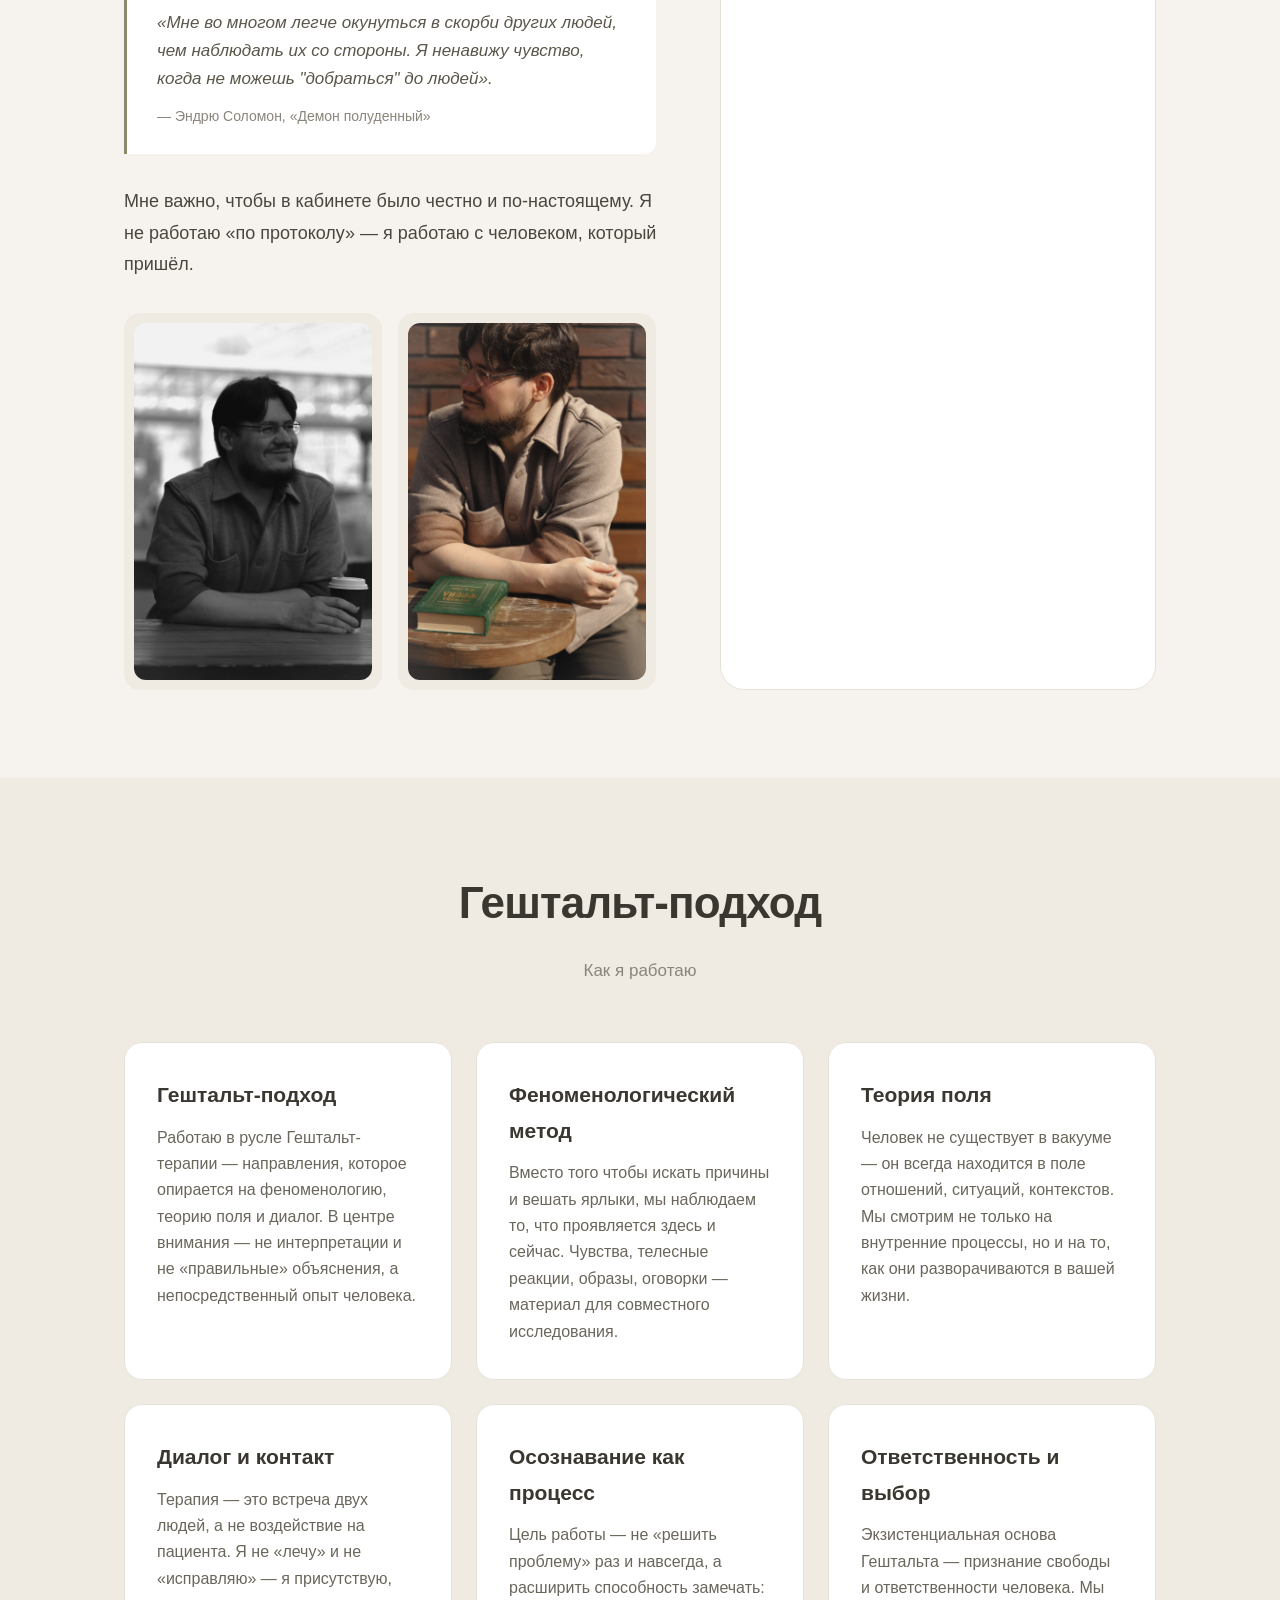
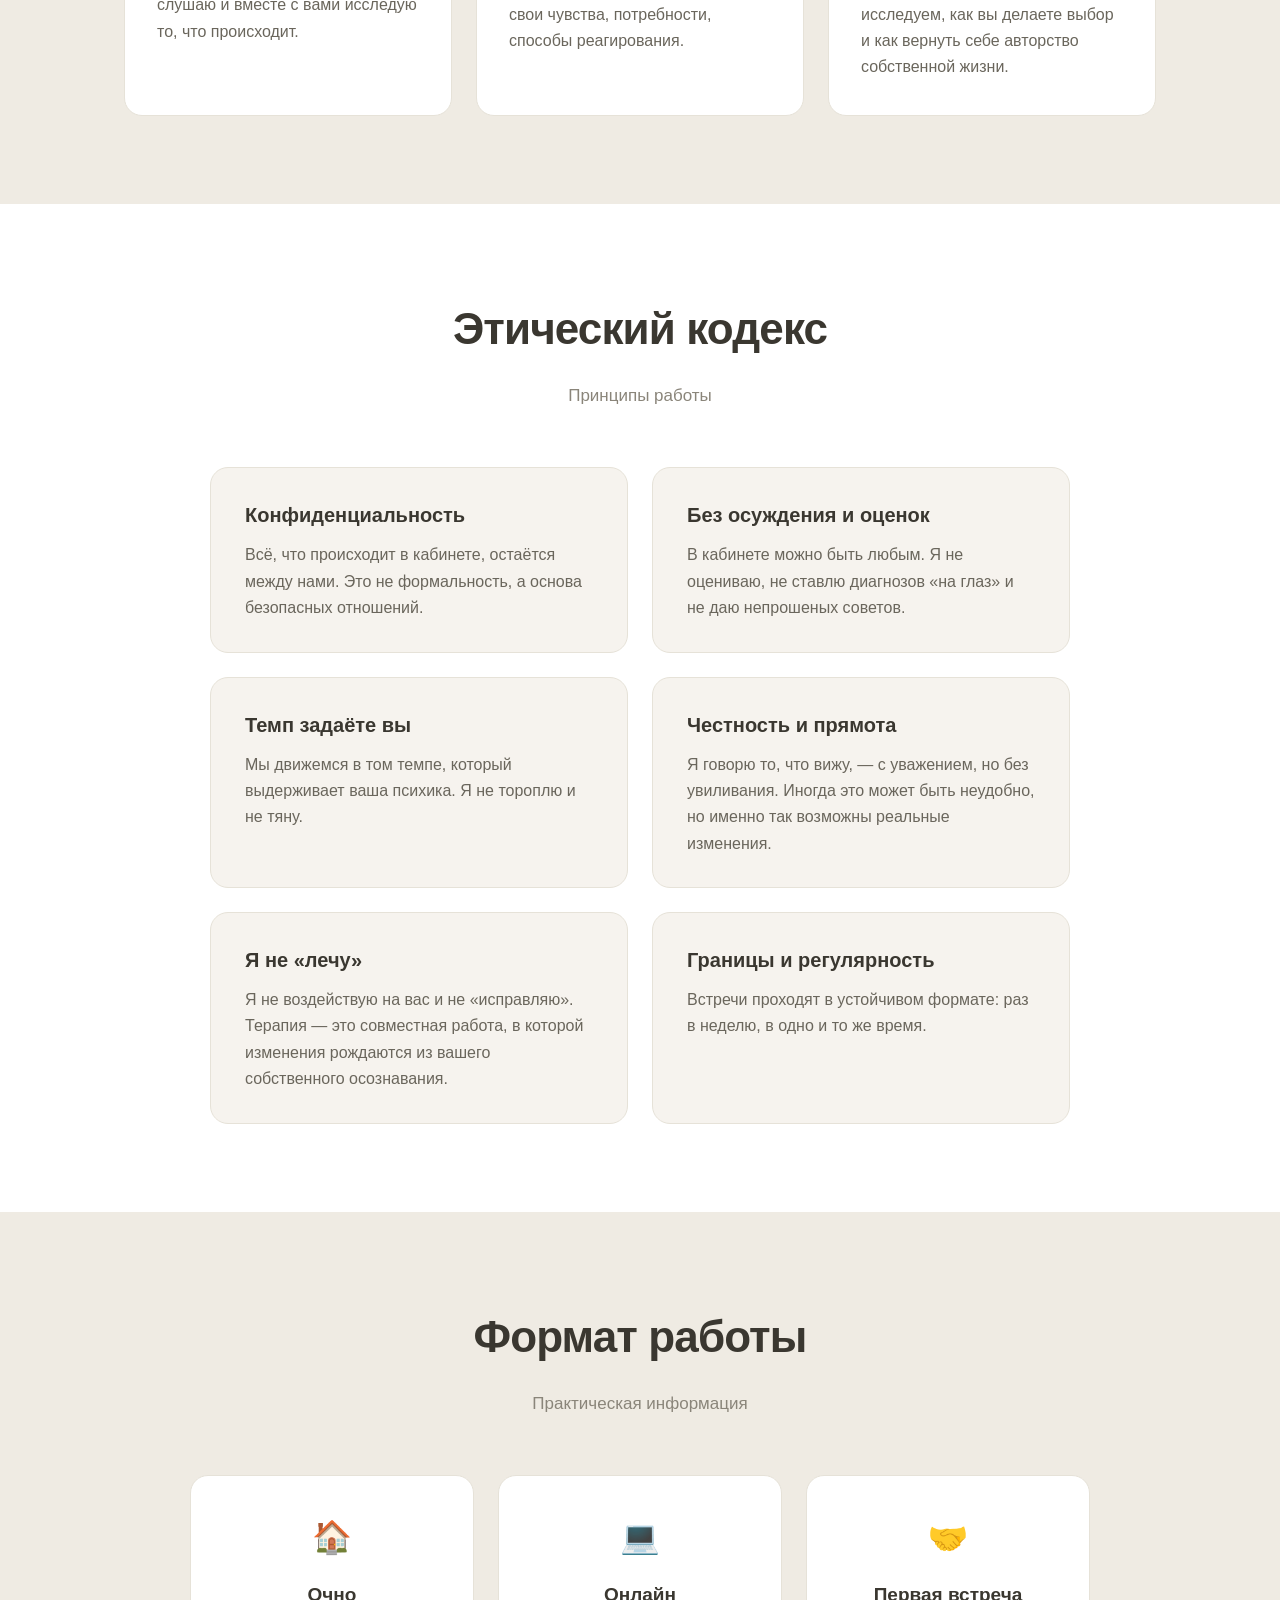
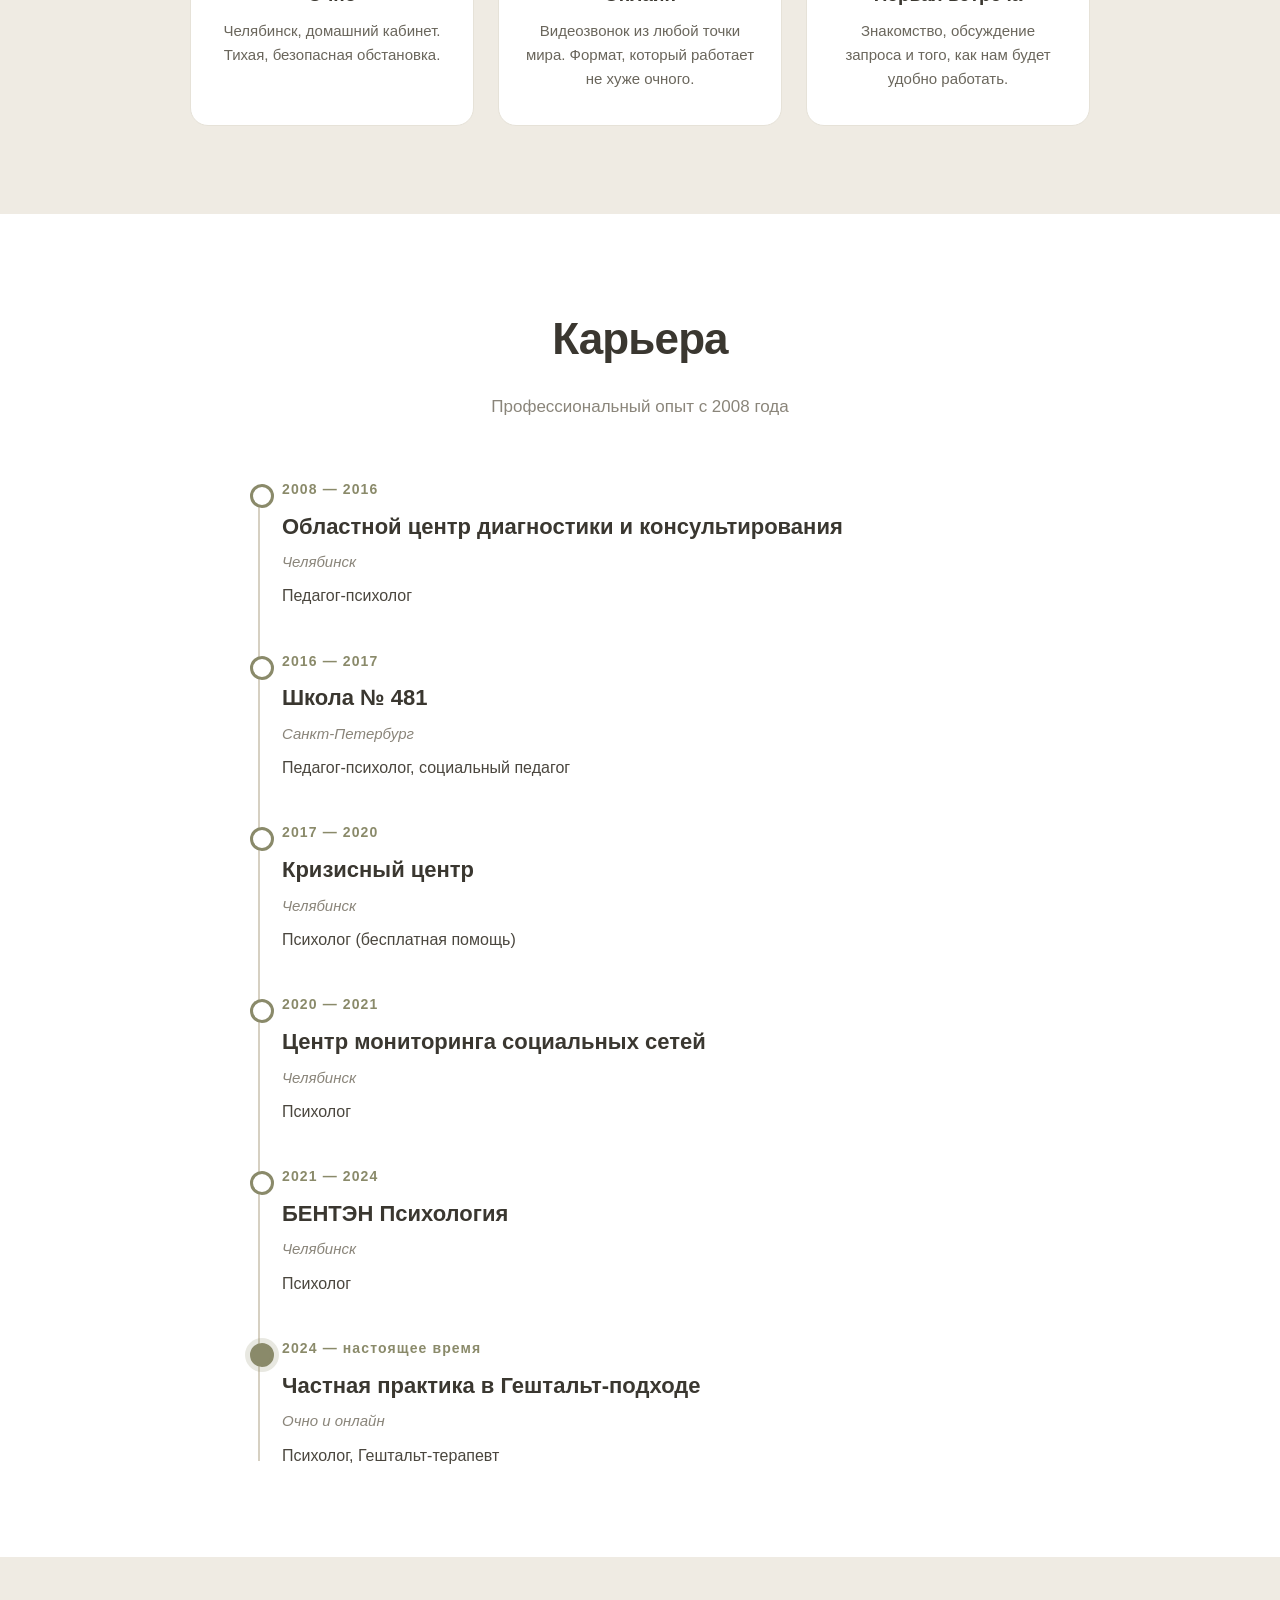
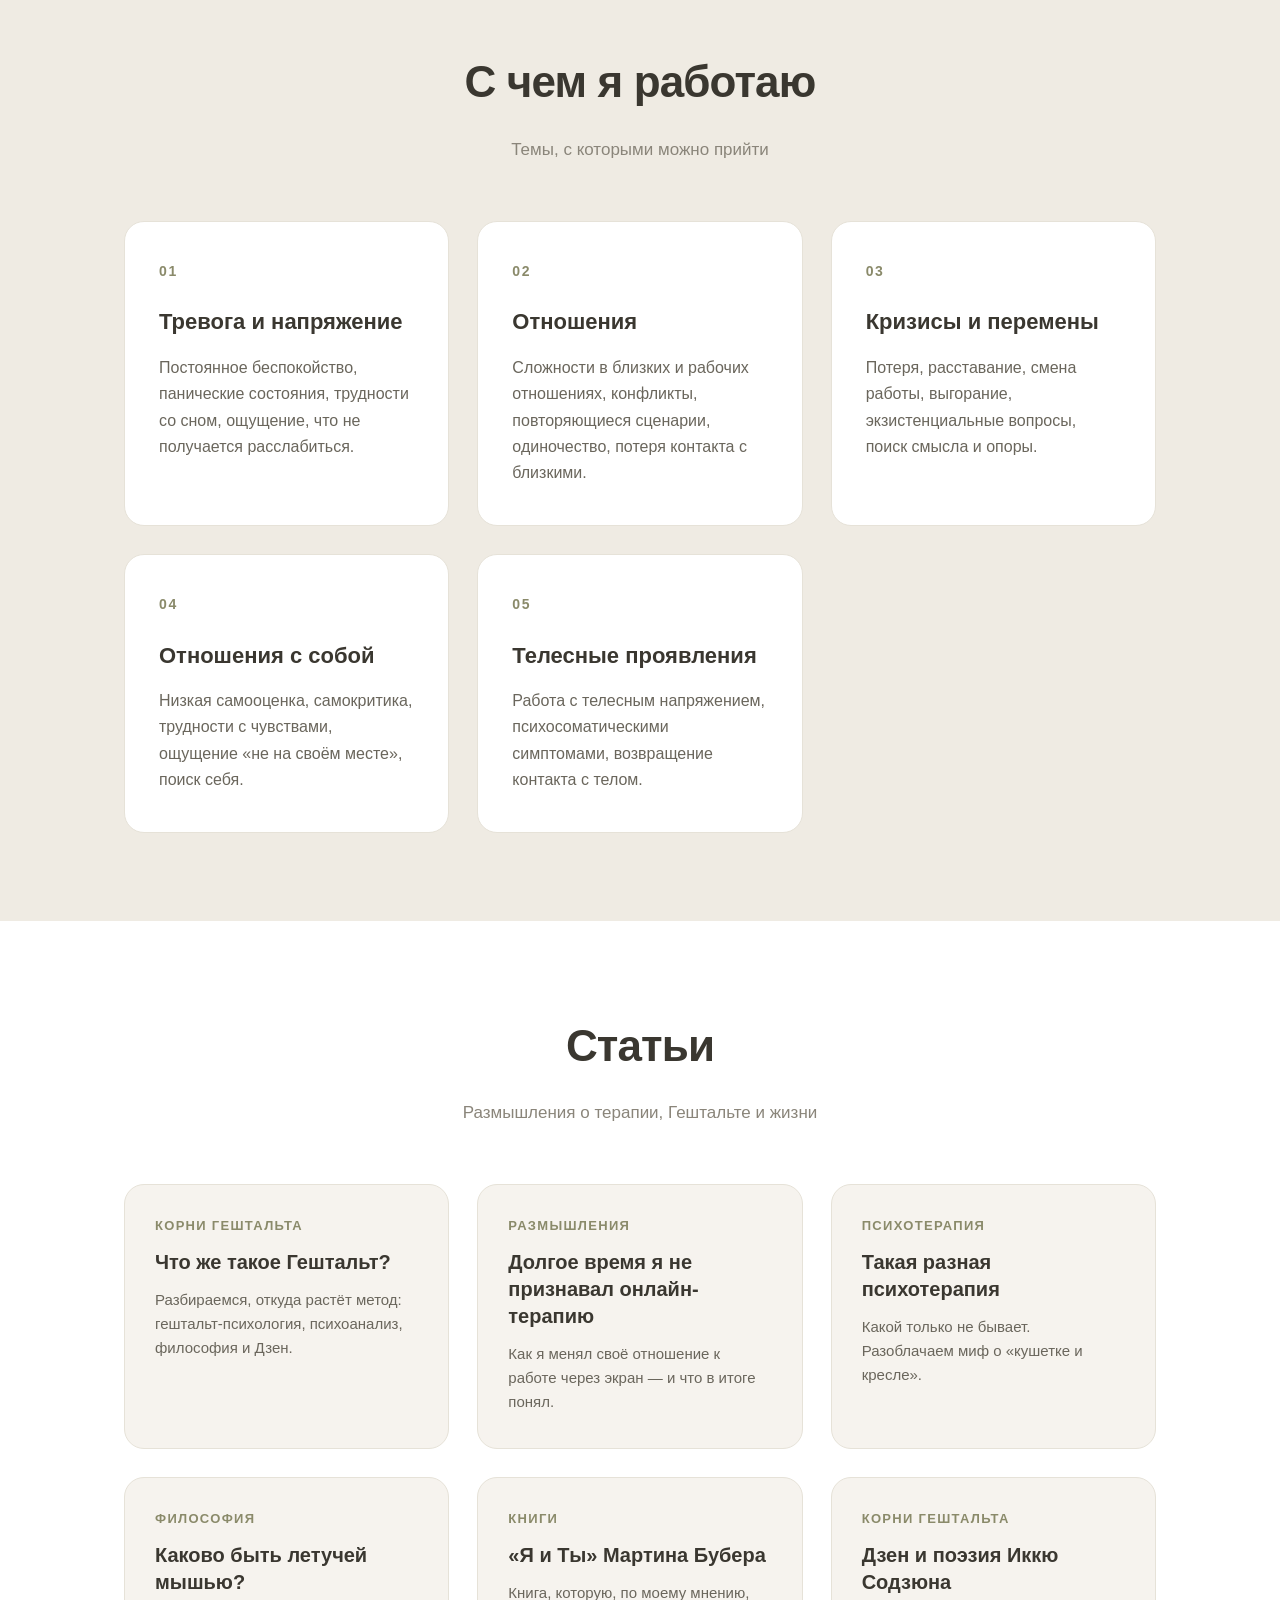
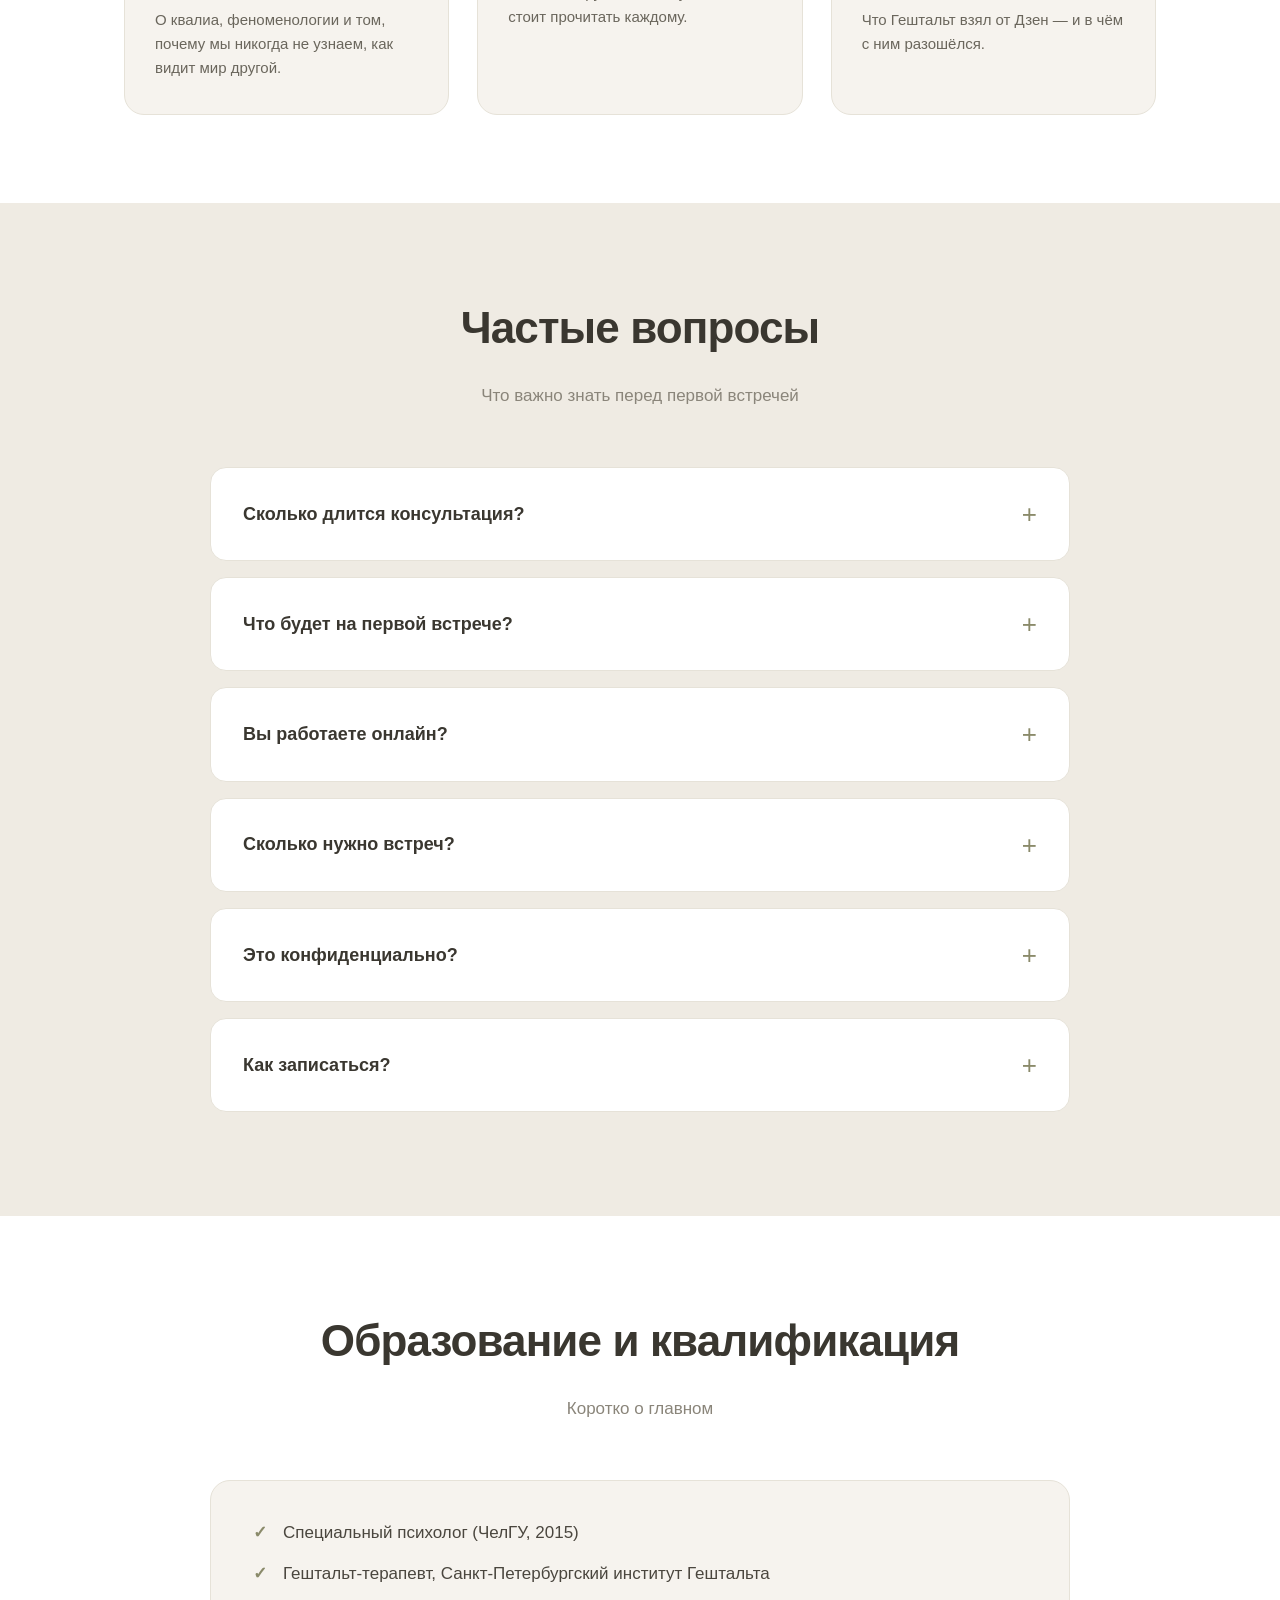
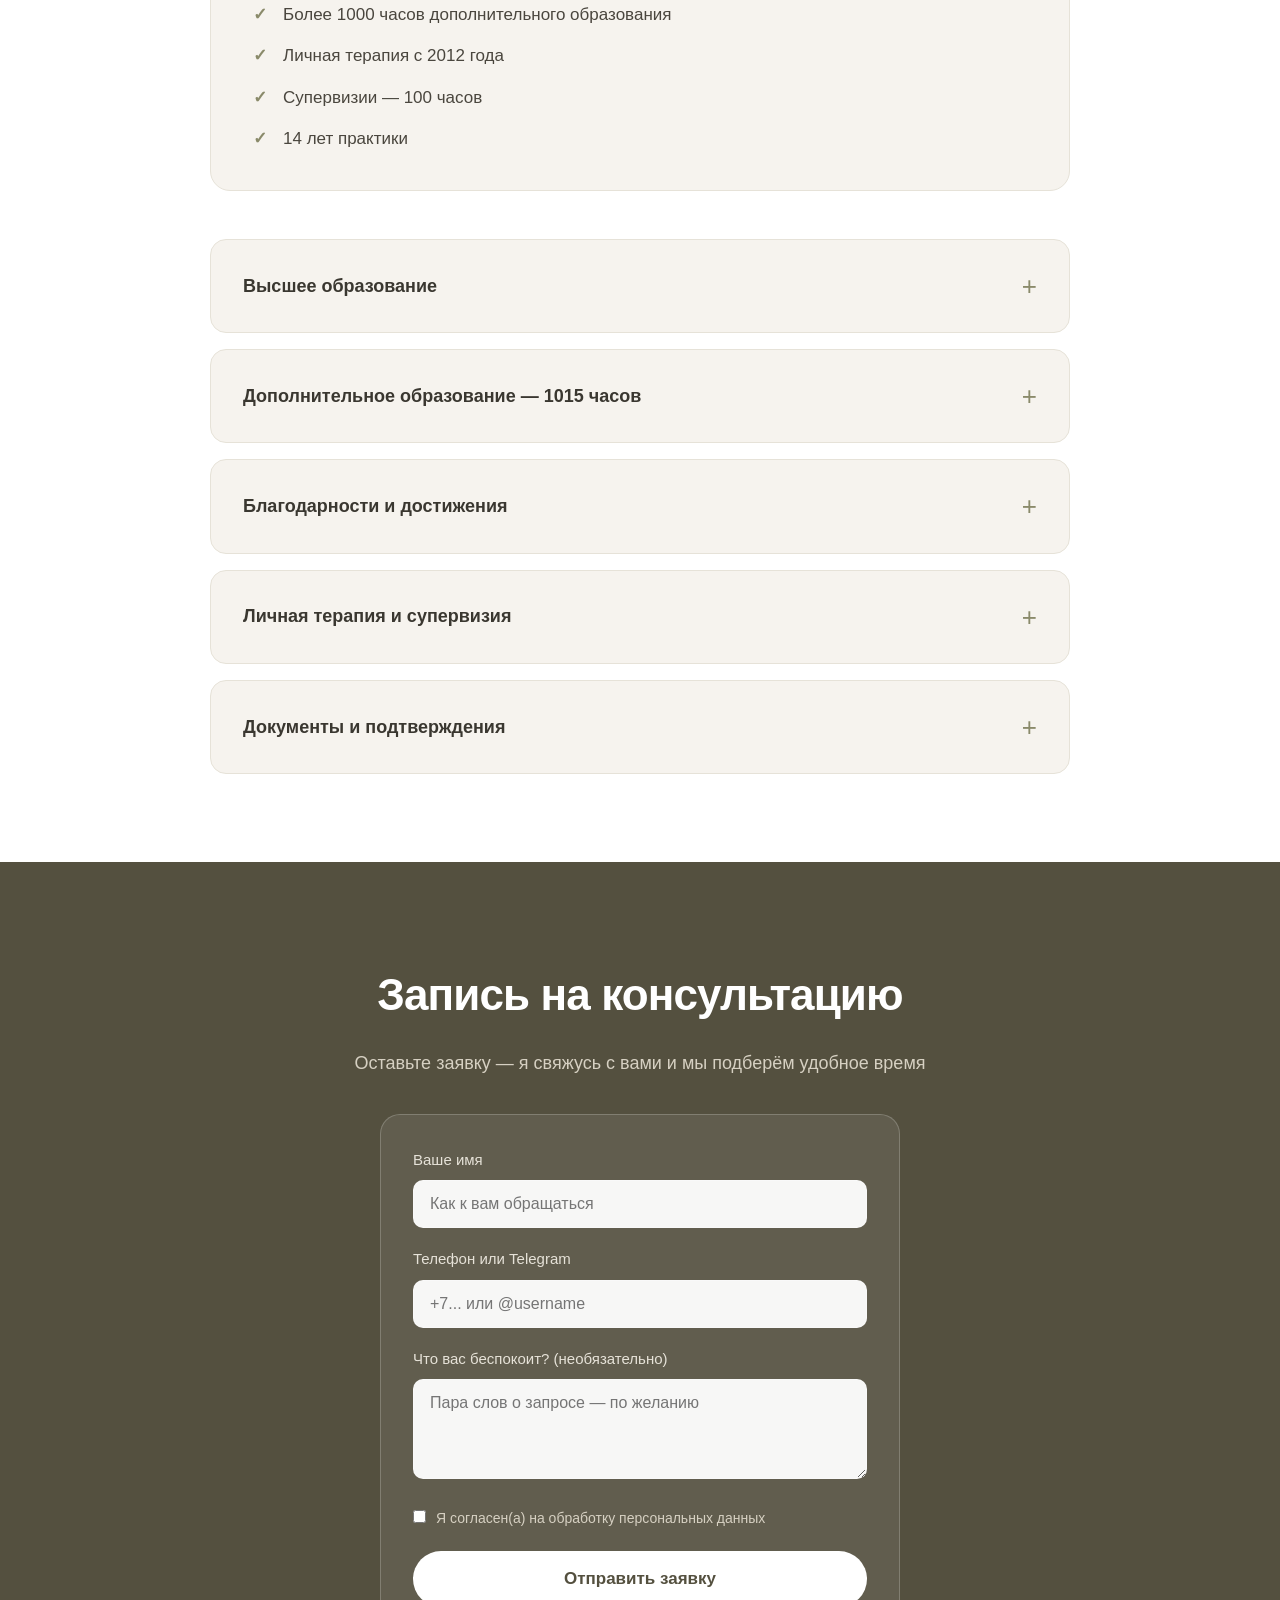
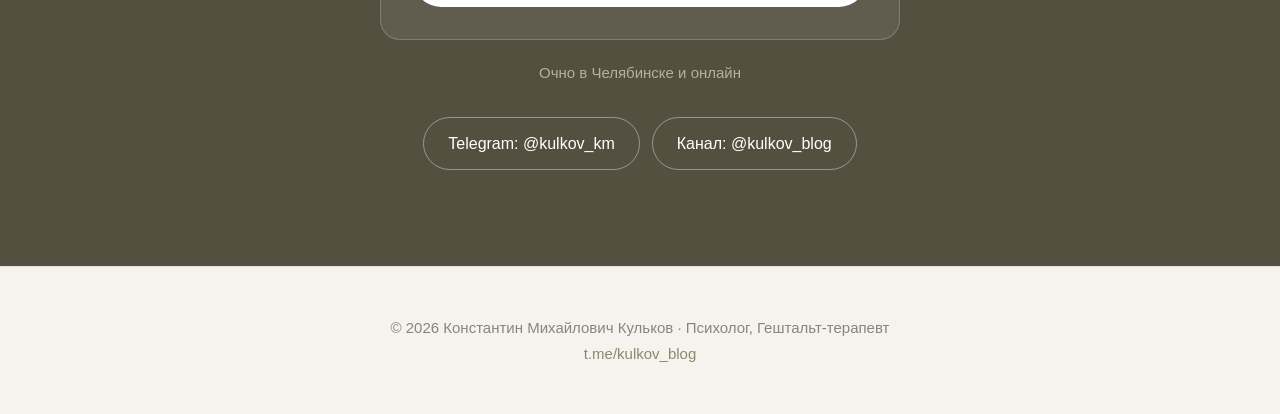
==== commit b21dd13a: "Форма отправляет заявки в Telegram через Worker" ====
--- a/index.html
+++ b/index.html
@@ -8,19 +8,7 @@
 <link rel="stylesheet" href="style.css">
 
 <!-- Яндекс.Метрика — замените XXXXXX на номер счётчика -->
-<script type="text/javascript">
-  (function(m,e,t,r,i,k,a){m[i]=m[i]||function(){(m[i].a=m[i].a||[]).push(arguments)};
-  m[i].l=1*new Date();
-  for (var j = 0; j < document.scripts.length; j++) {if (document.scripts[j].src === r) { return; }}
-  k=e.createElement(t),a=e.getElementsByTagName(t)[0],k.async=1,k.src=r,a.parentNode.insertBefore(k,a)})
-  (window, document, "script", "https://mc.yandex.ru/metrika/tag.js", "ym");
-  ym(XXXXXX, "init", {
-    clickmap:true,
-    trackLinks:true,
-    accurateTrackBounce:true,
-    webvisor:true
-  });
-</script>
+// Аналитика отключена — счётчик Метрики не подключён
 <!-- /Яндекс.Метрика -->
 
 </head>
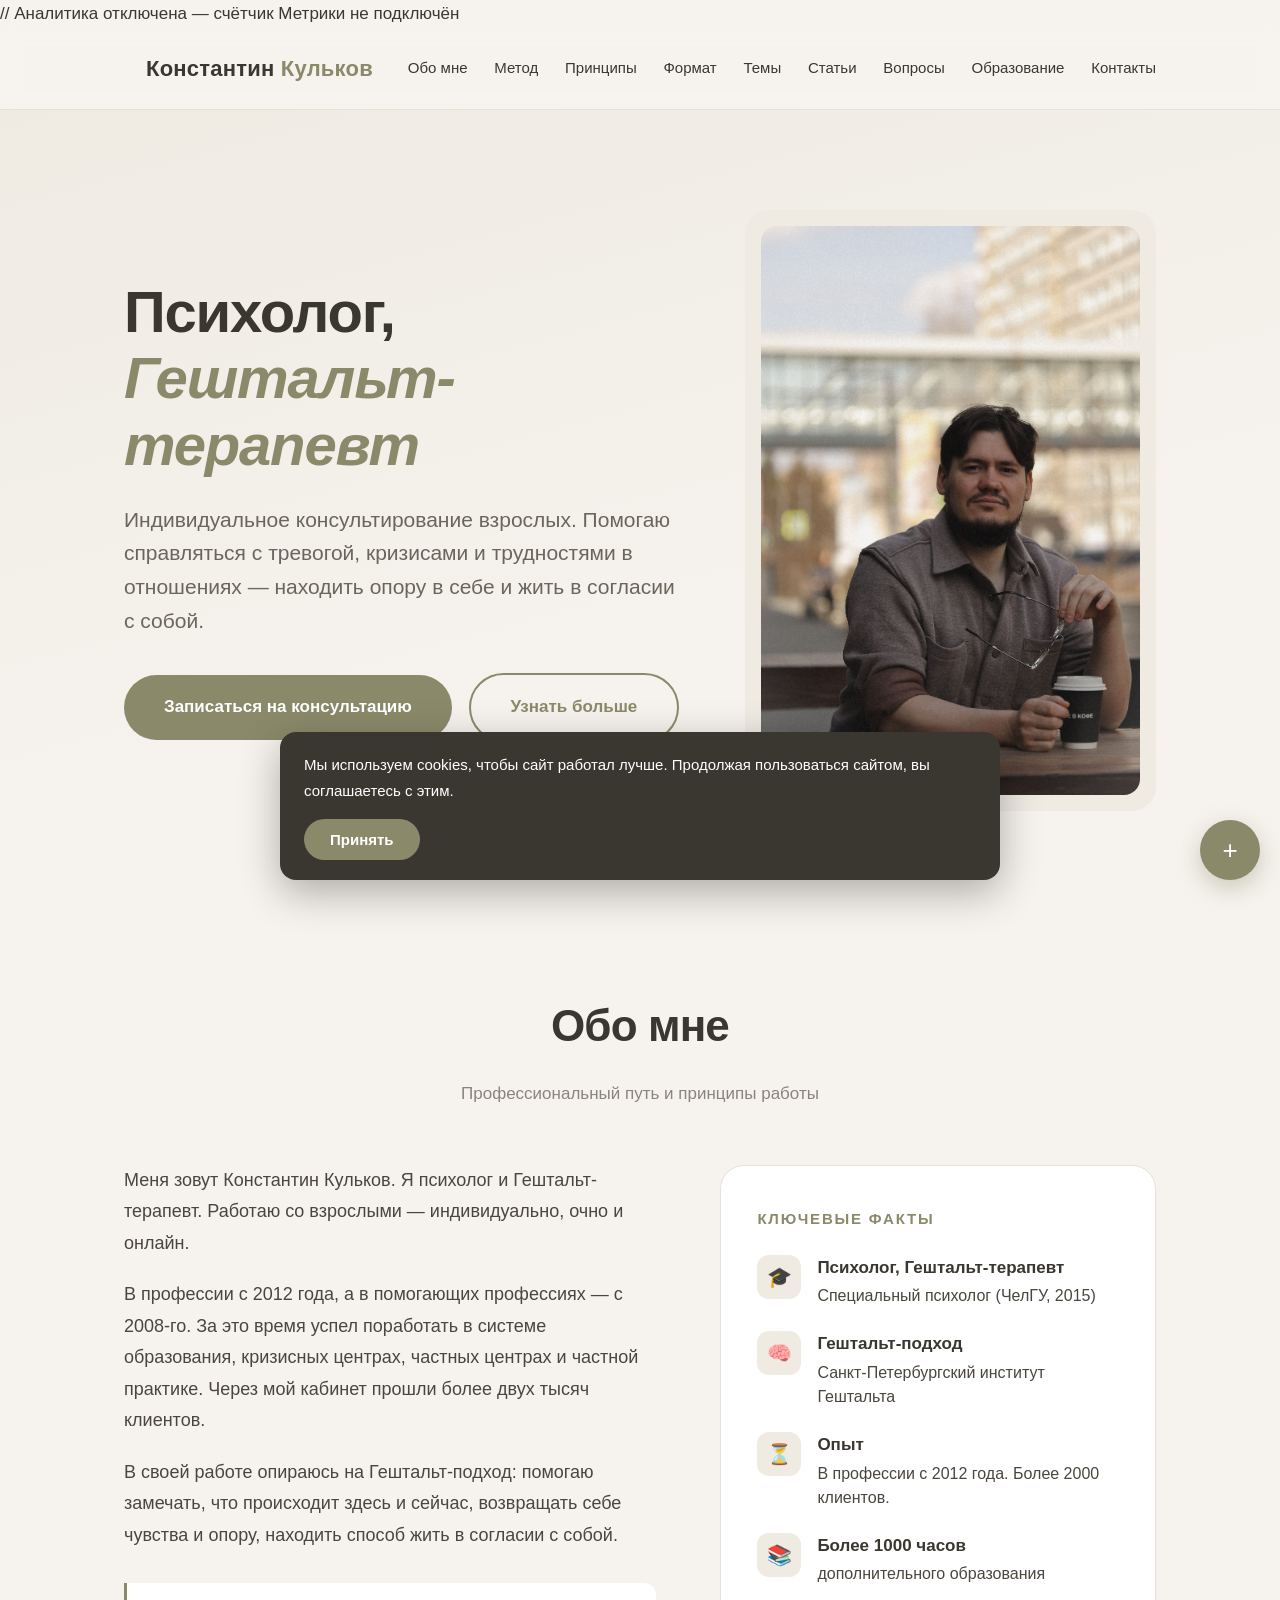
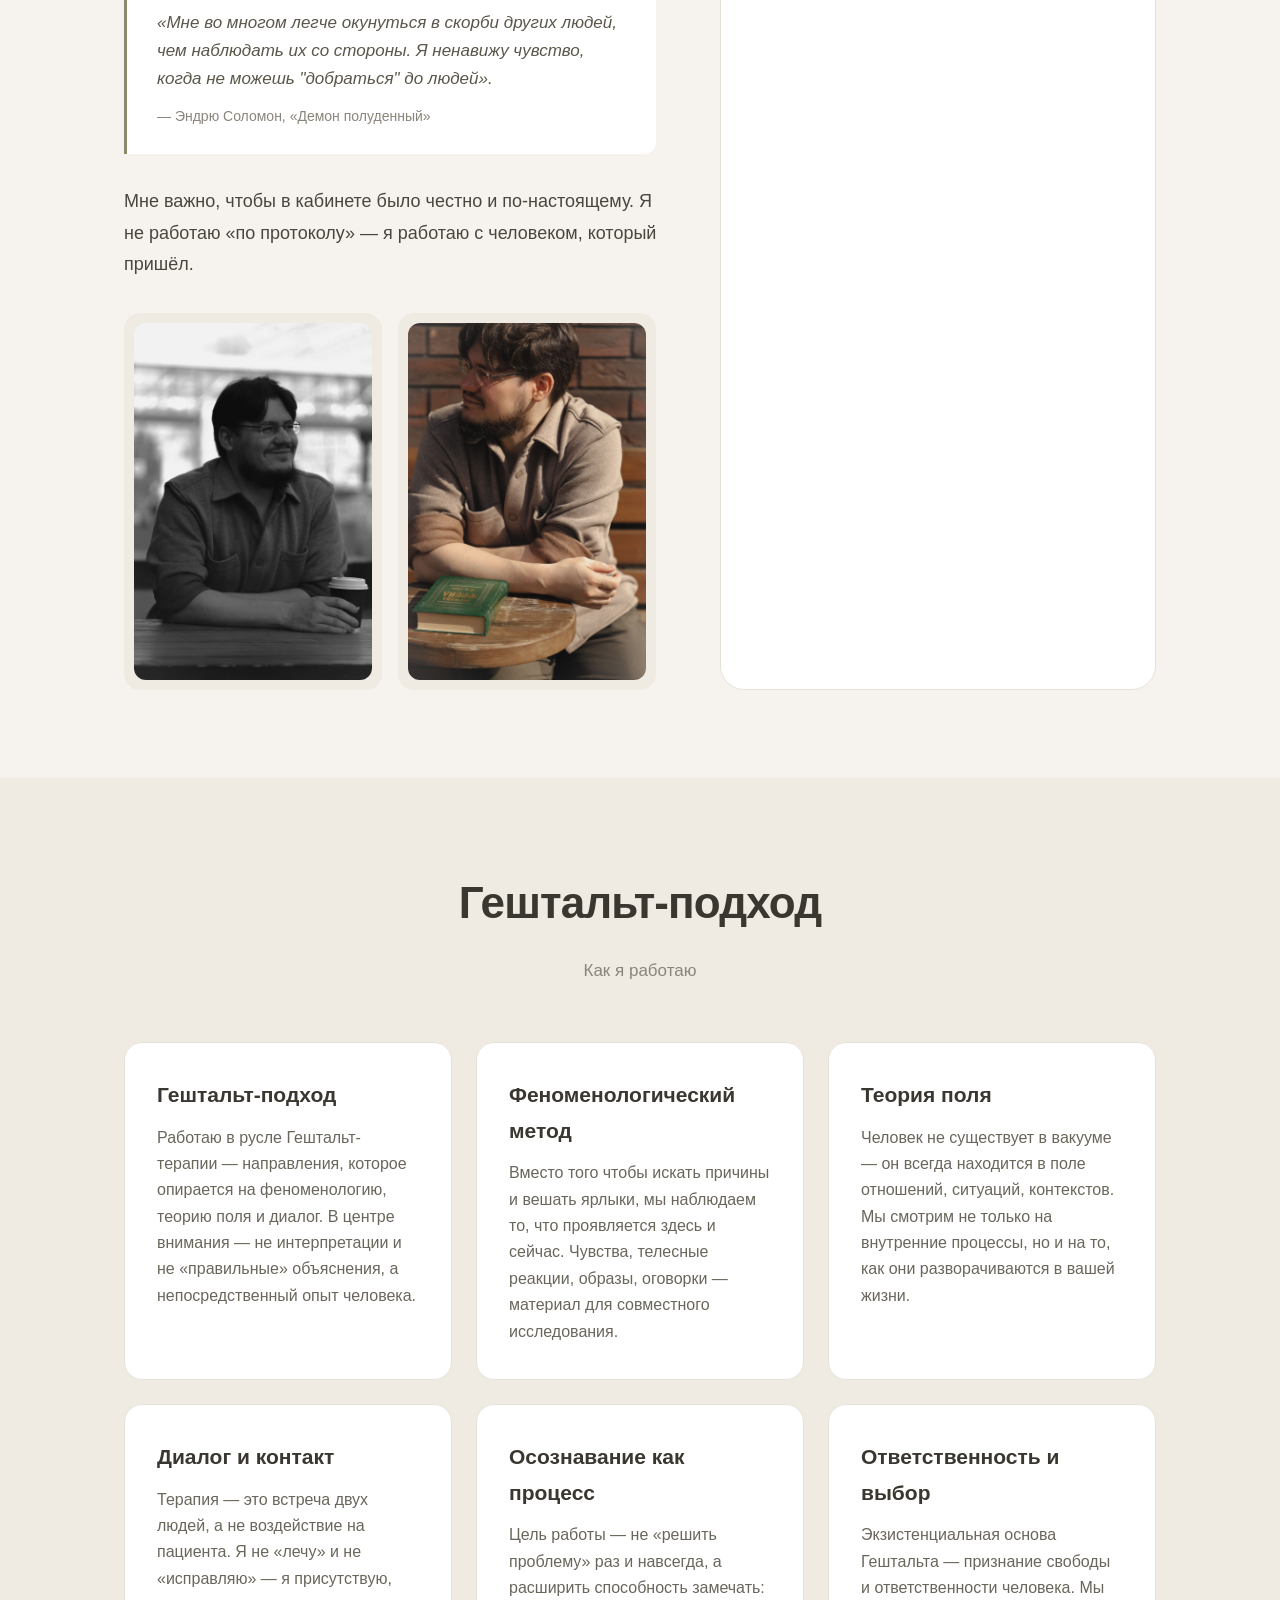
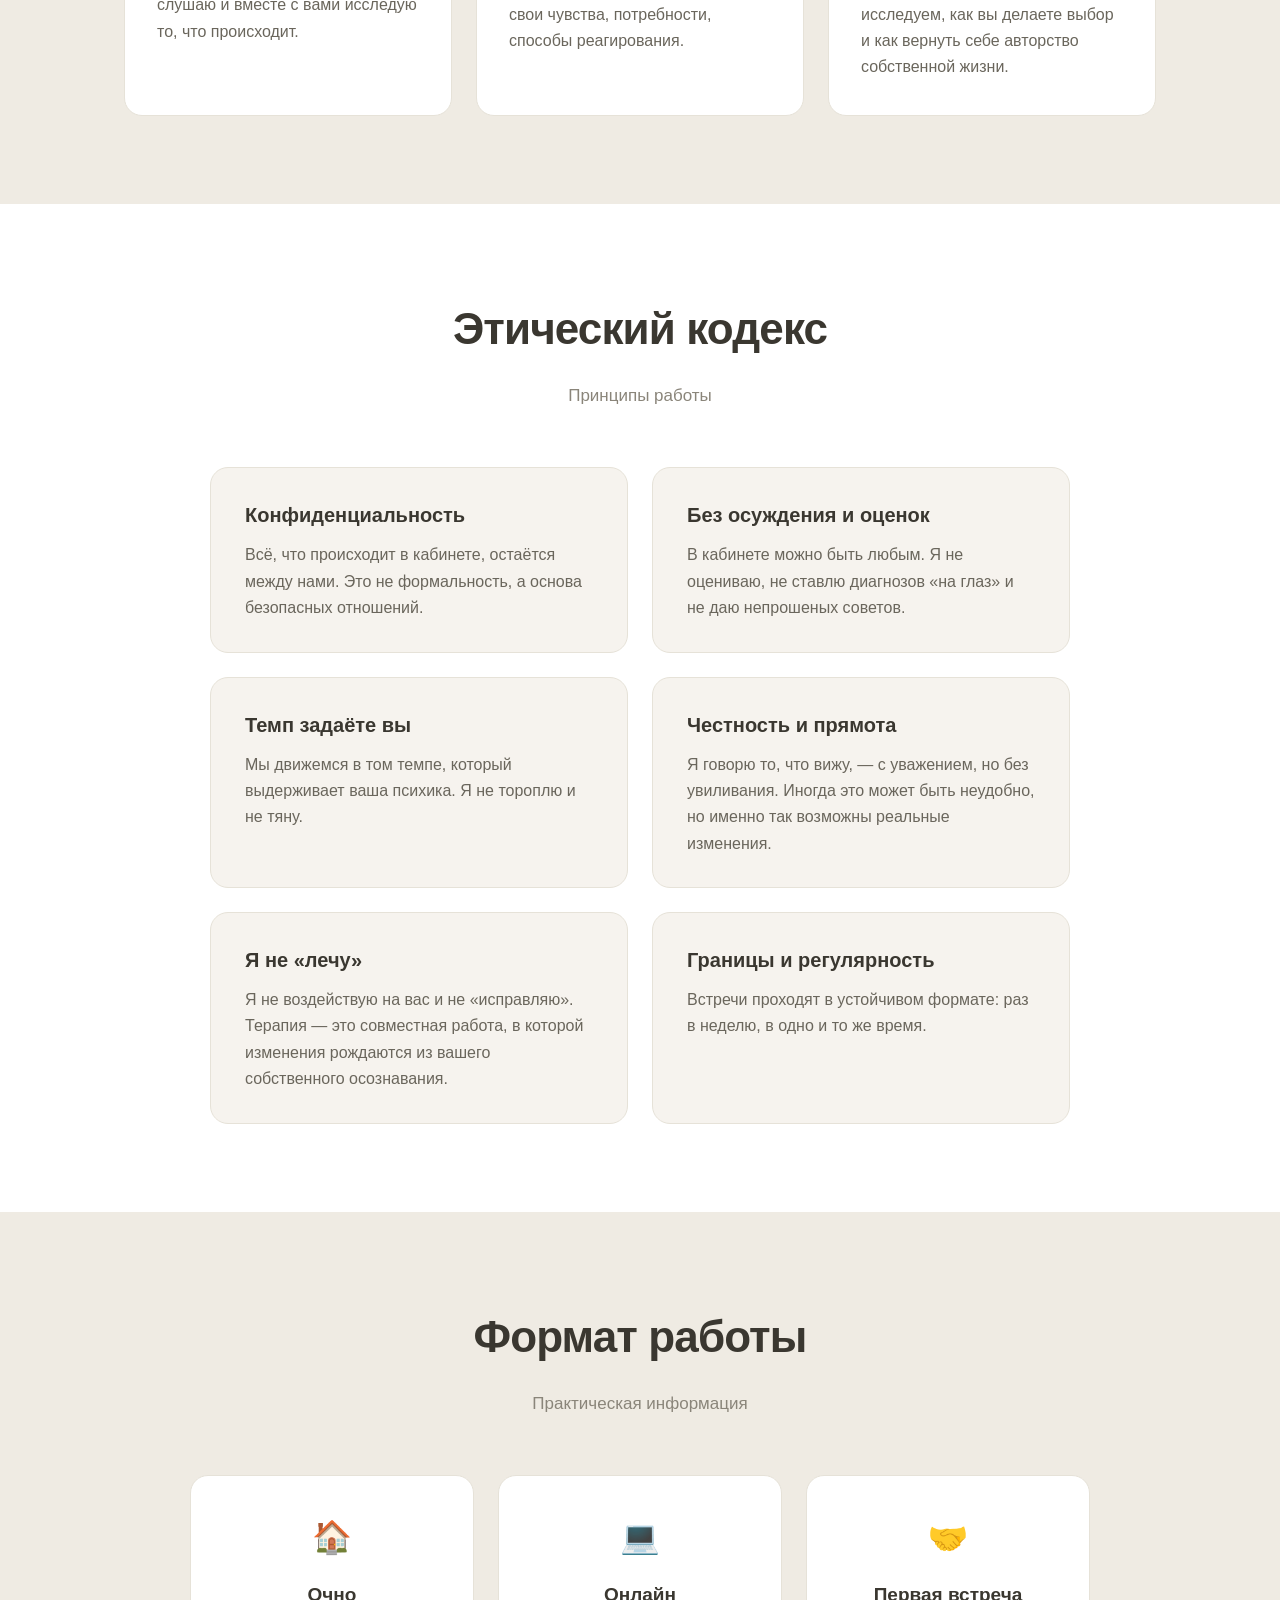
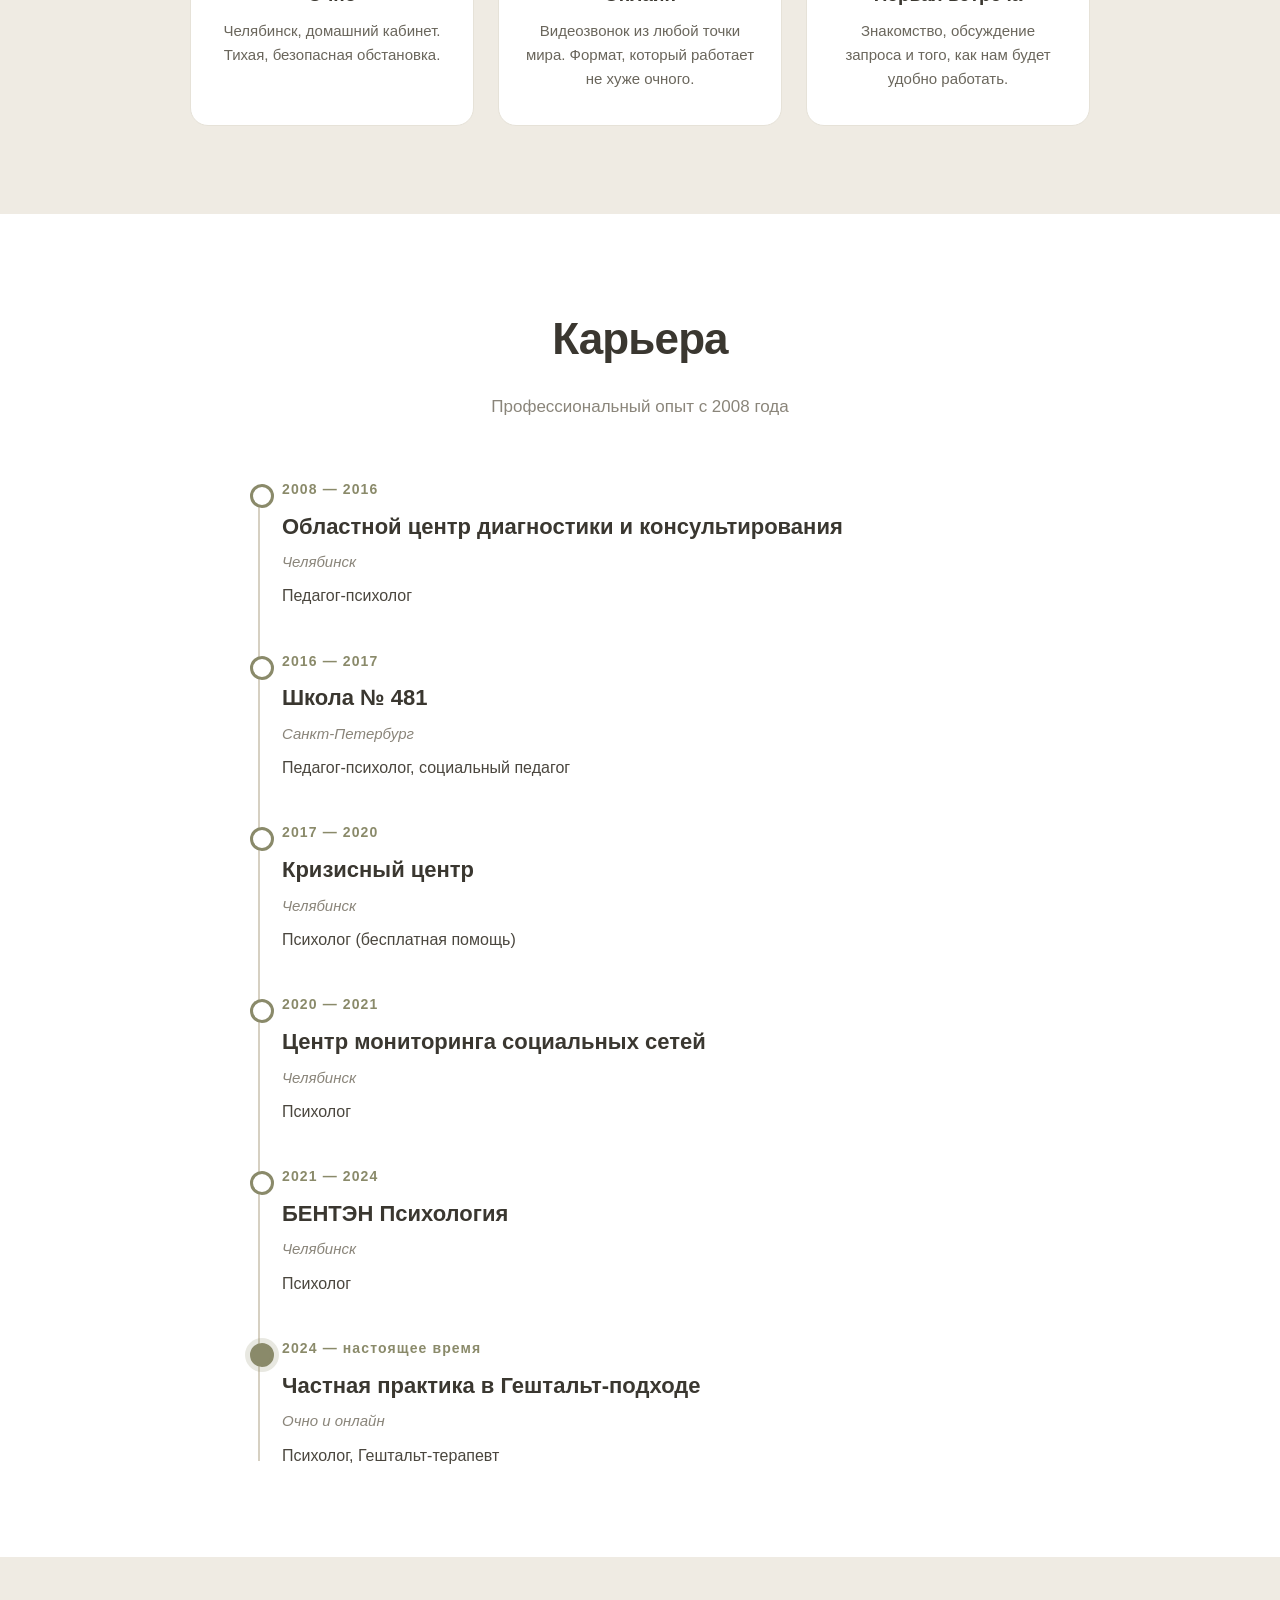
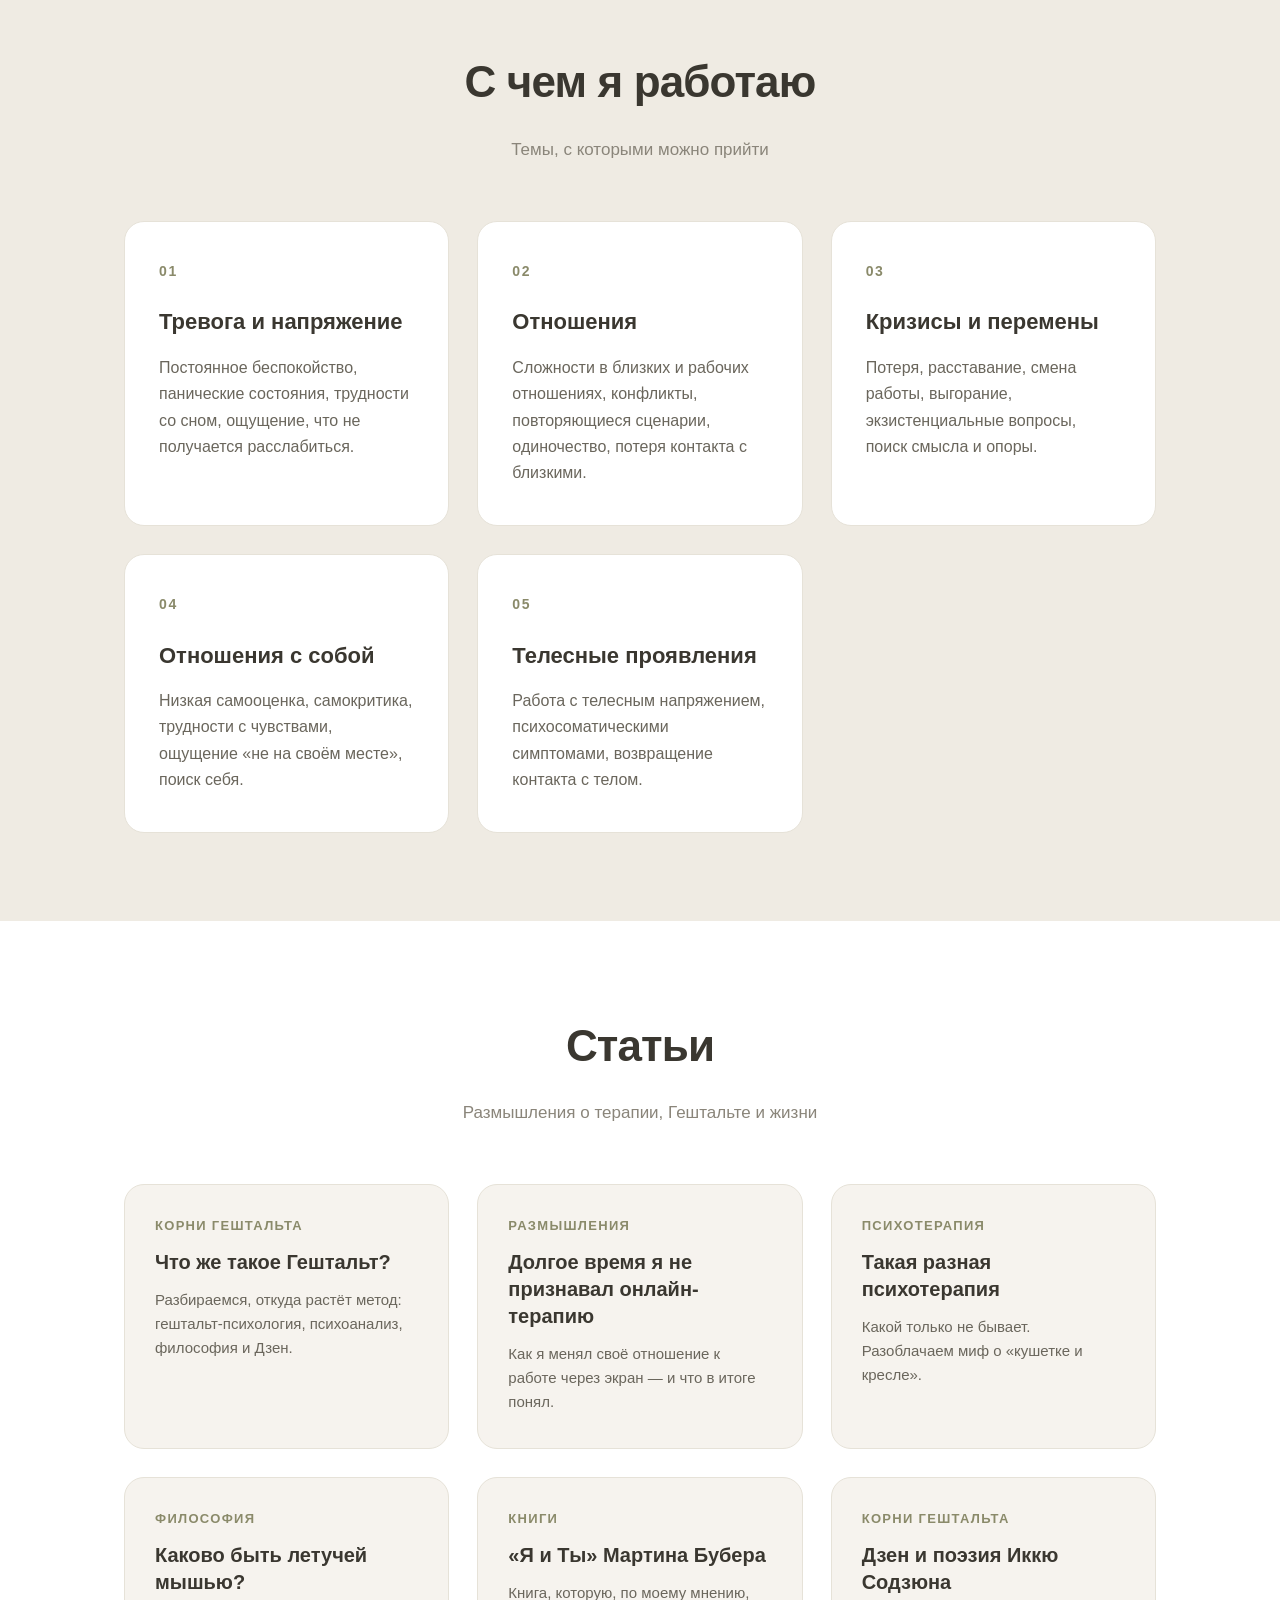
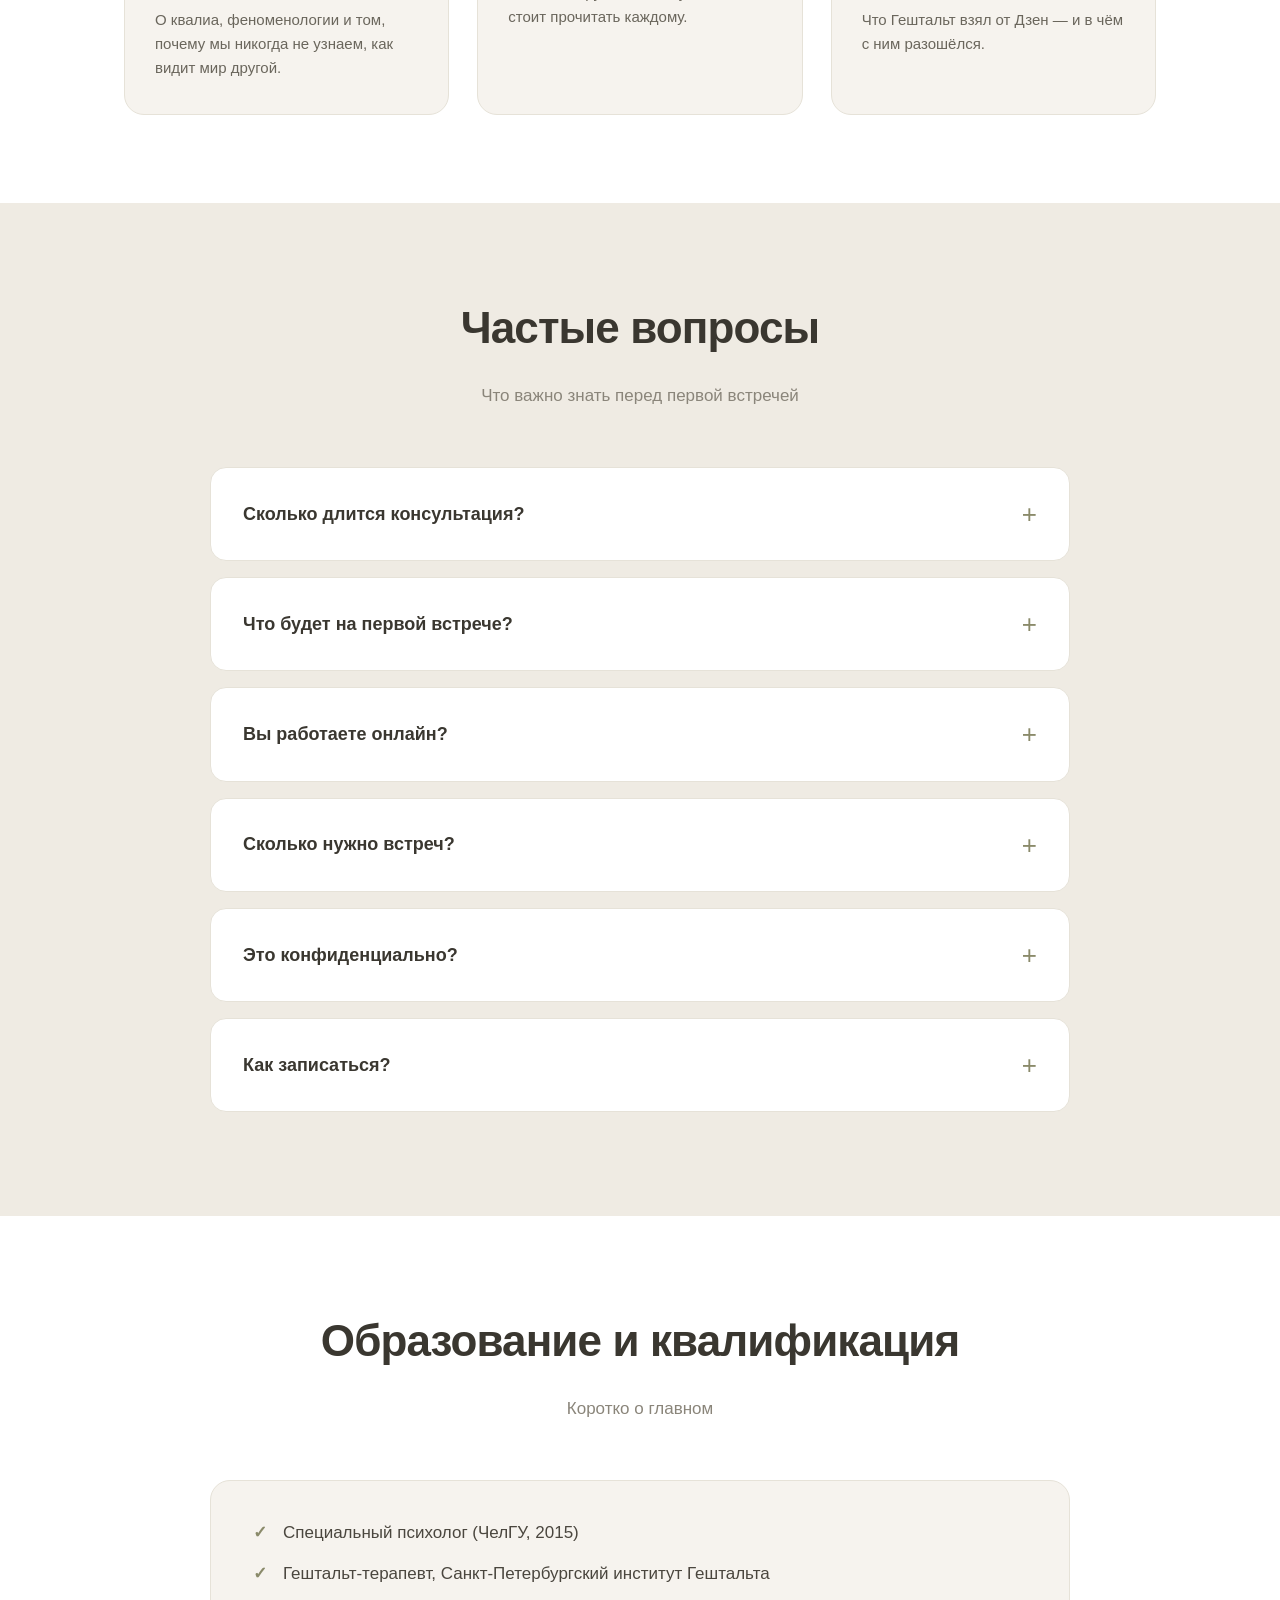
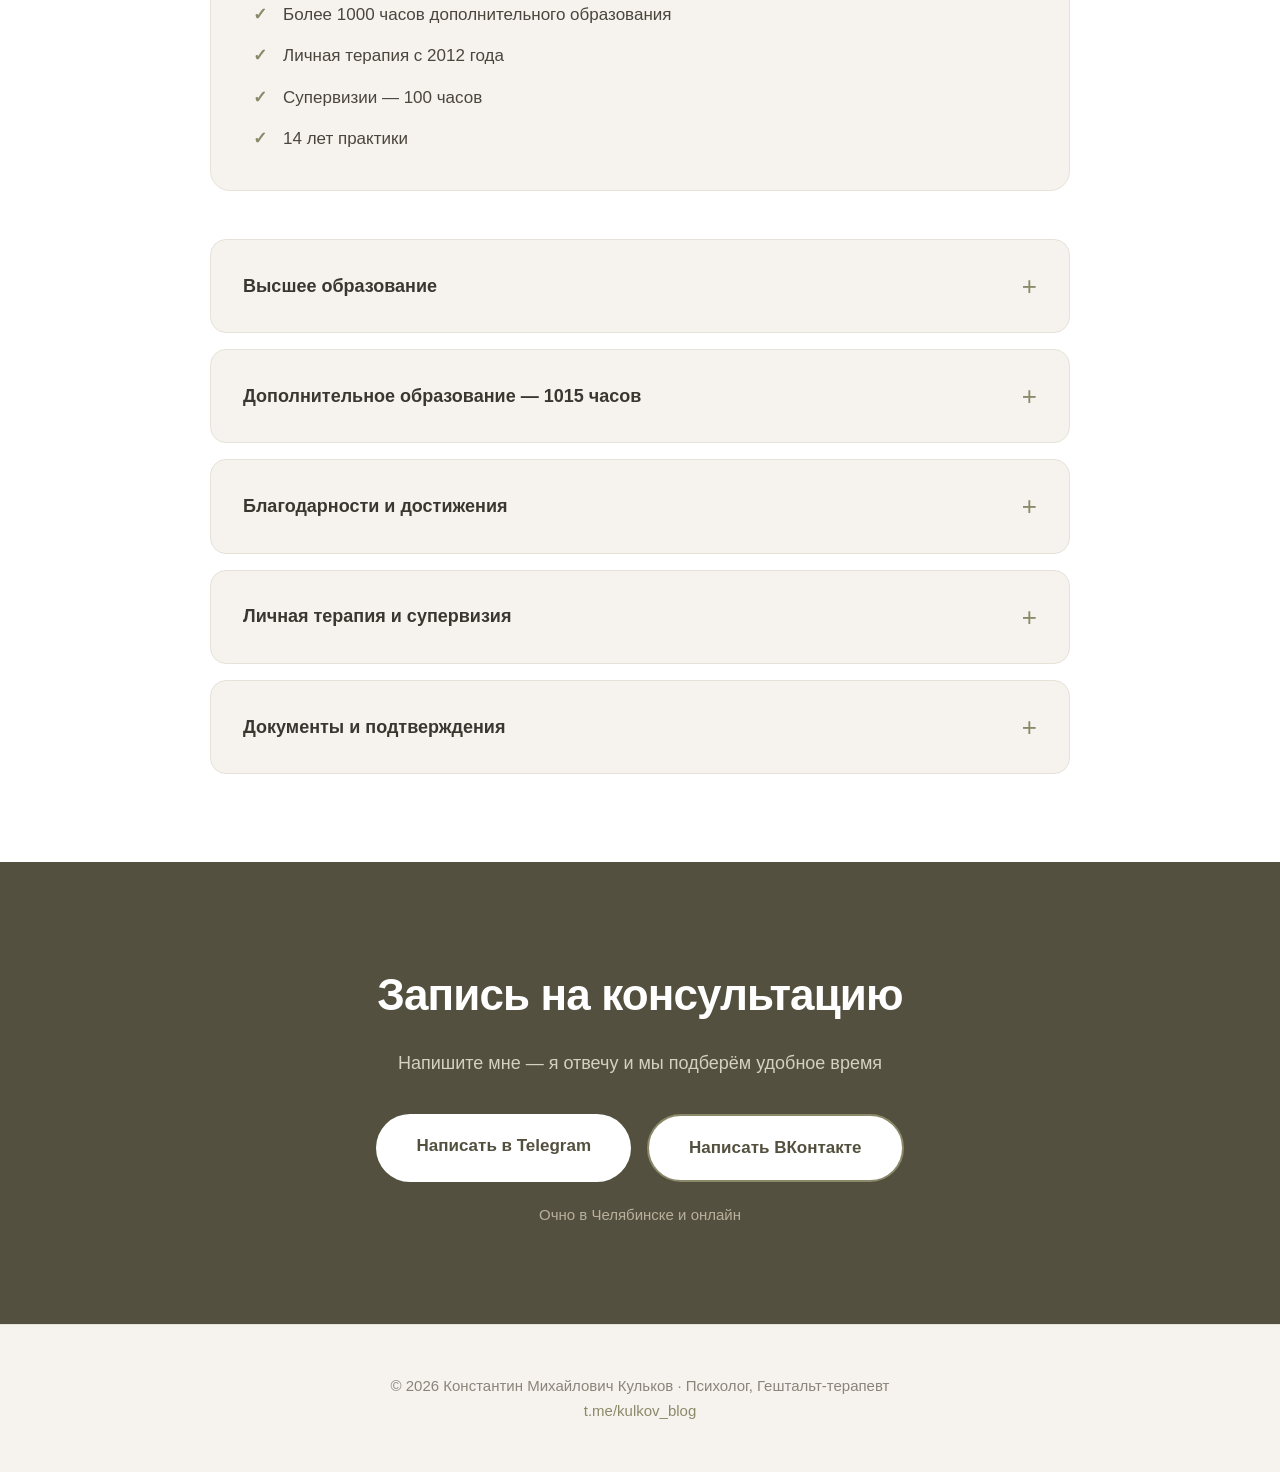
==== commit 7e803e12: "Заменил форму на кнопки Telegram и ВКонтакте" ====
--- a/index.html
+++ b/index.html
@@ -492,39 +492,22 @@
   </div>
 </section>
 
-<!-- Контакты + форма -->
+<!-- Контакты -->
 <section id="contact" class="cta">
   <div class="container">
     <h2>Запись на консультацию</h2>
-    <p>Оставьте заявку — я свяжусь с вами и мы подберём удобное время</p>
-
-    <form class="contact-form" onsubmit="return handleFormSubmit(event)">
-      <label for="name">Ваше имя</label>
-      <input type="text" id="name" name="name" required placeholder="Как к вам обращаться">
-
-      <label for="contact">Телефон или Telegram</label>
-      <input type="text" id="contact" name="contact" required placeholder="+7... или @username">
-
-      <label for="message">Что вас беспокоит? (необязательно)</label>
-      <textarea id="message" name="message" placeholder="Пара слов о запросе — по желанию"></textarea>
-
-      <label class="checkbox">
-        <input type="checkbox" name="consent" required>
-        <span>Я согласен(а) на обработку персональных данных</span>
-      </label>
-
-      <button type="submit" class="btn">Отправить заявку</button>
-    </form>
-
-    <div class="form-success">
-      Спасибо! Я получил вашу заявку и свяжусь с вами в ближайшее время.
+    <p>Напишите мне — я отвечу и мы подберём удобное время</p>
+
+    <div class="cta-buttons">
+      <a href="https://t.me/kulkov_km?text=Здравствуйте!%20Хочу%20записаться%20на%20консультацию" class="btn" target="_blank" rel="noopener">
+        Написать в Telegram
+      </a>
+      <a href="https://vk.me/kulkov_km" class="btn btn-ghost" target="_blank" rel="noopener">
+        Написать ВКонтакте
+      </a>
     </div>
 
     <div class="cta-note">Очно в Челябинске и онлайн</div>
-    <div class="cta-contacts">
-      <a href="https://t.me/kulkov_km" target="_blank">Telegram: @kulkov_km</a>
-      <a href="https://t.me/kulkov_blog" target="_blank">Канал: @kulkov_blog</a>
-    </div>
   </div>
 </section>
 
--- a/style.css
+++ b/style.css
@@ -637,4 +637,18 @@
   font-size: 15px; border-top: 1px solid #e6e2d8;
 }
 footer a { color: #8a8a6a; text-decoration: none; font-weight: 500; }
-footer a:hover { text-decoration: underline; }+footer a:hover { text-decoration: underline; }
+
+
+.cta-buttons {
+  display: flex;
+  flex-wrap: wrap;
+  justify-content: center;
+  gap: 16px;
+  margin-top: 8px;
+}
+
+.cta-buttons .btn,
+.cta-buttons .btn-ghost {
+  margin-left: 0;
+}
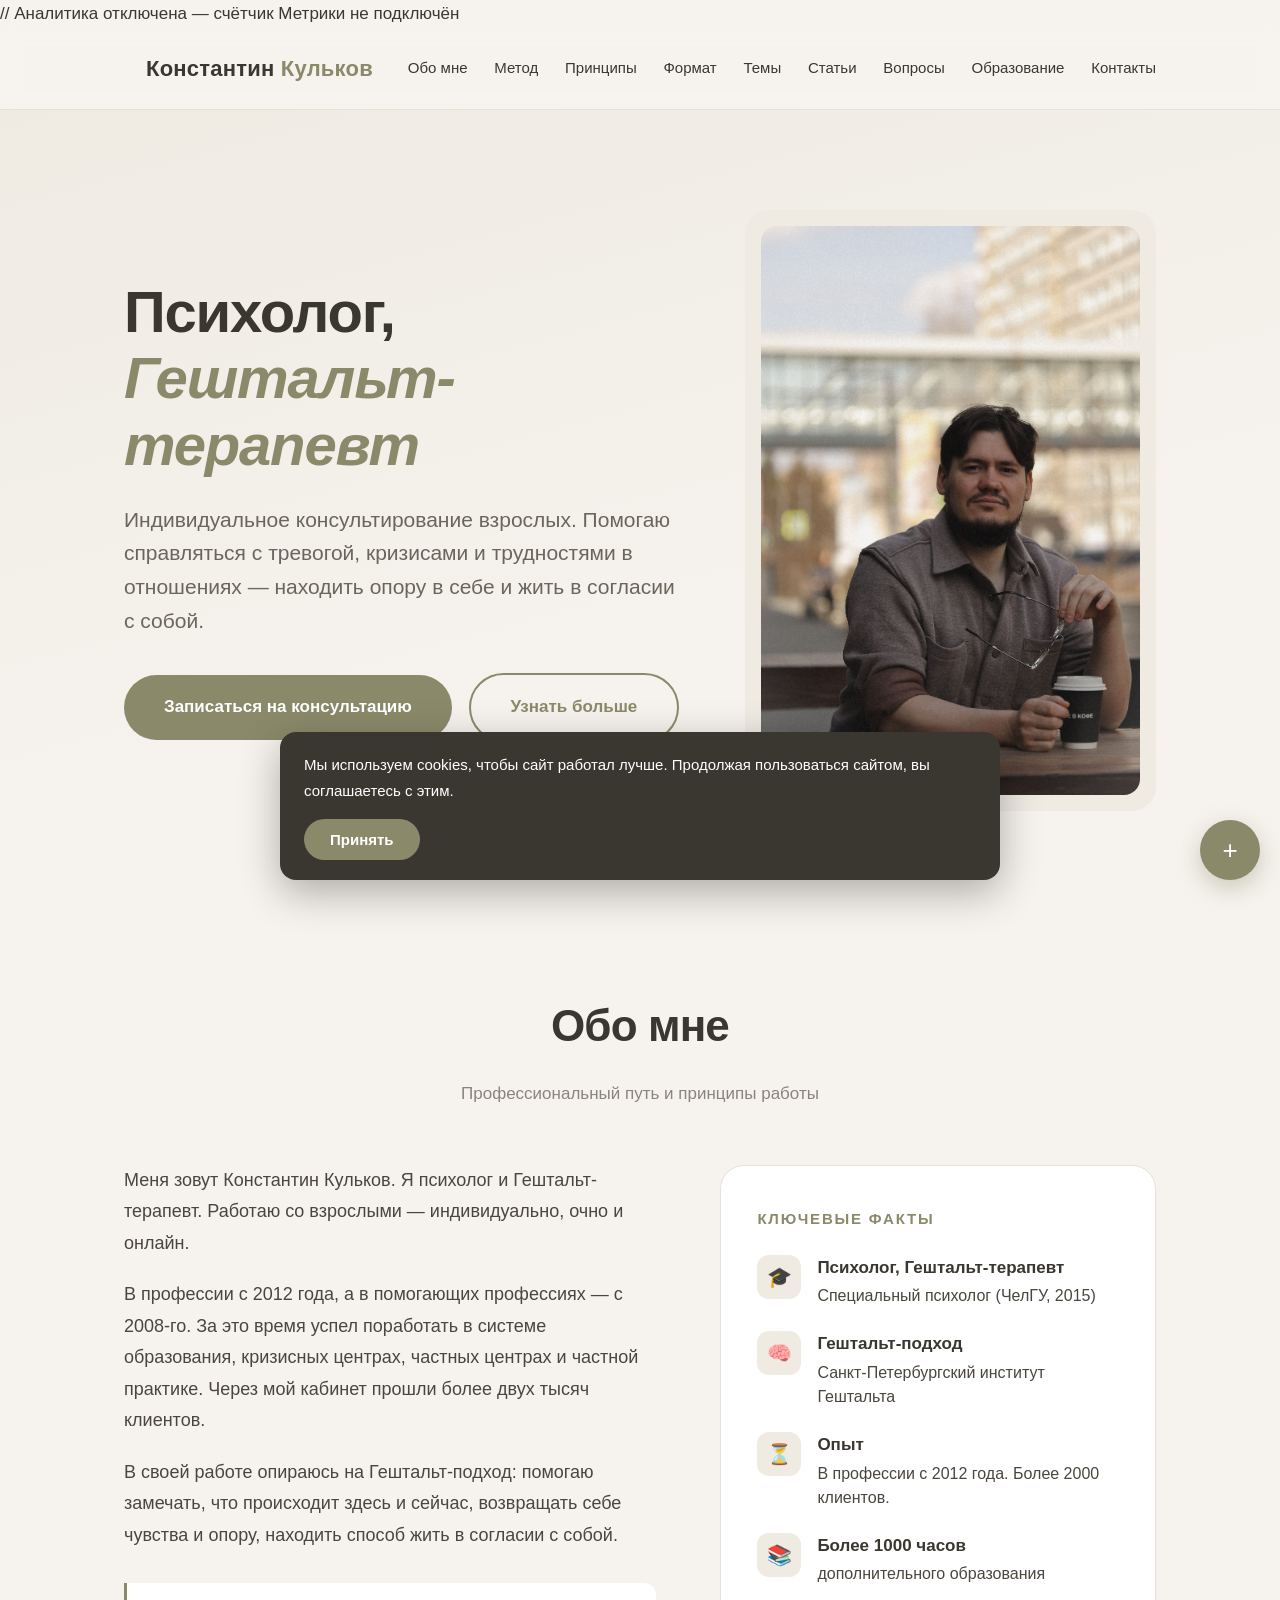
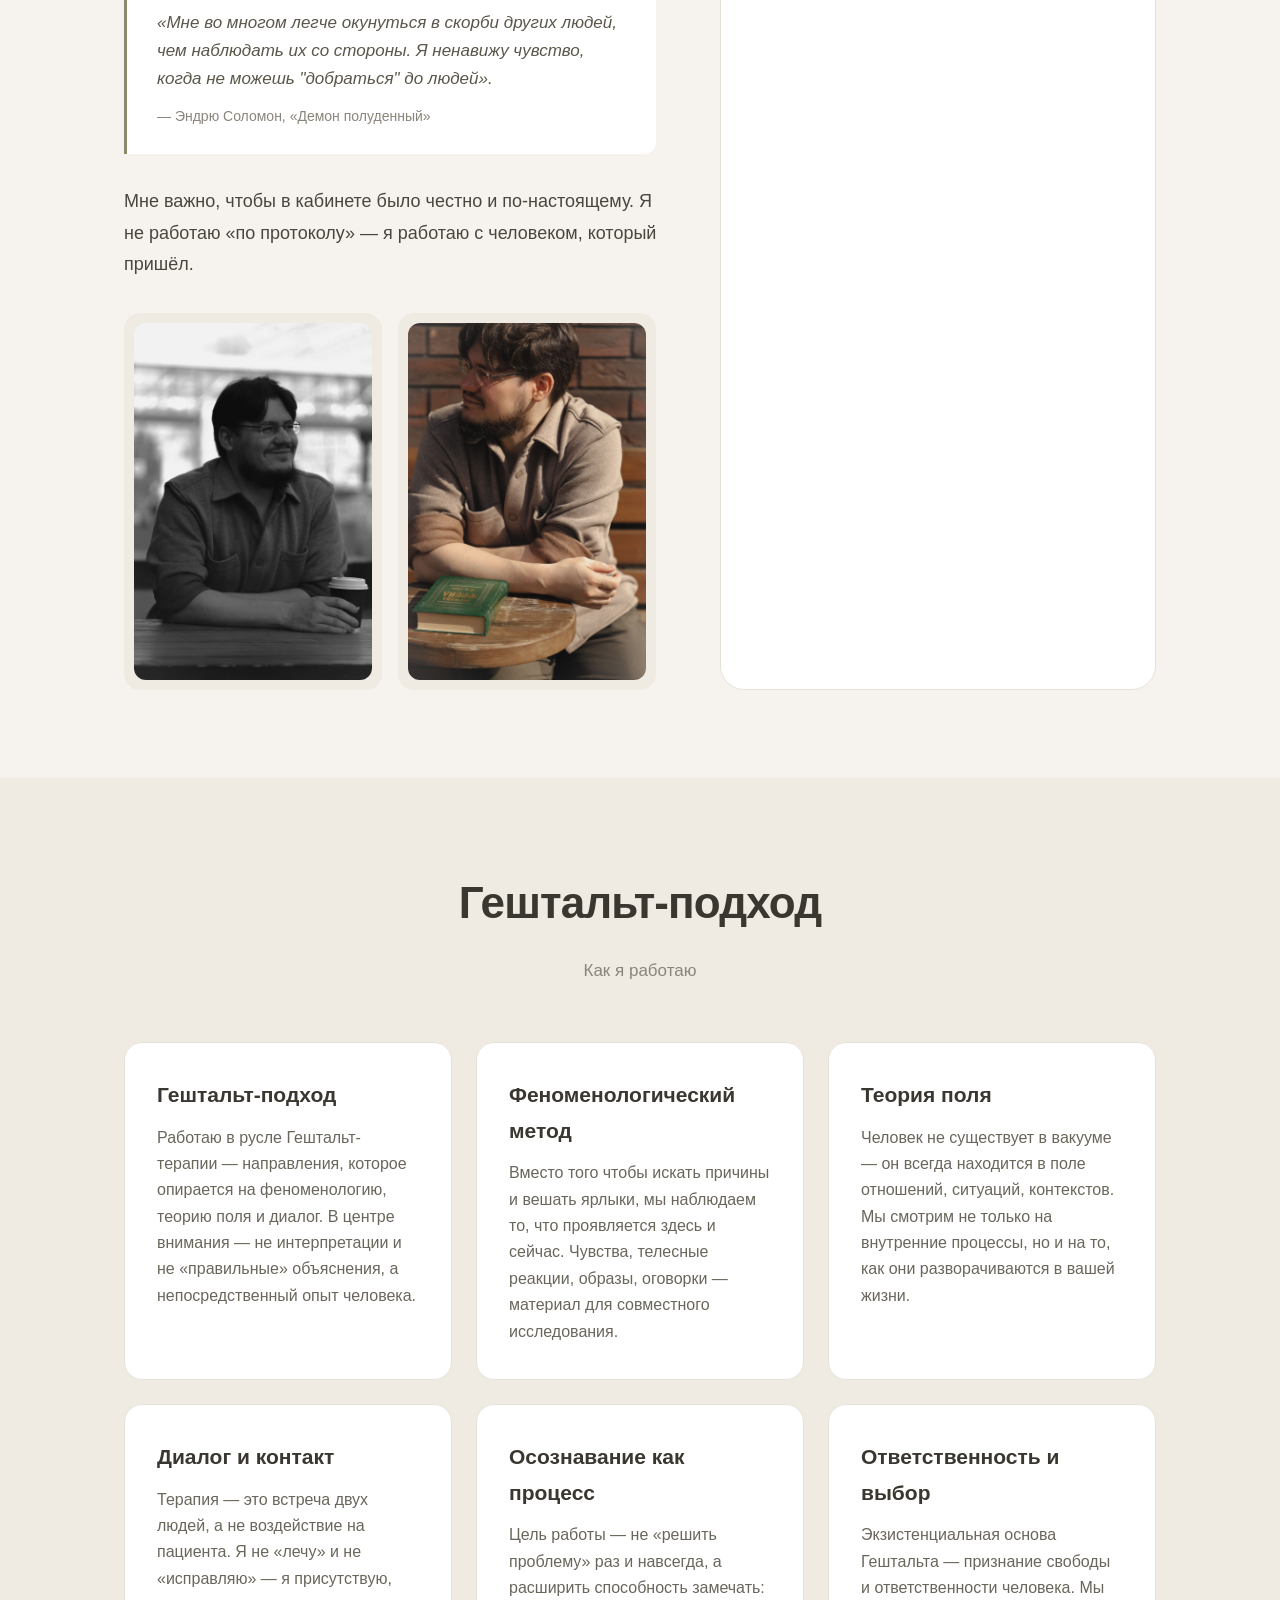
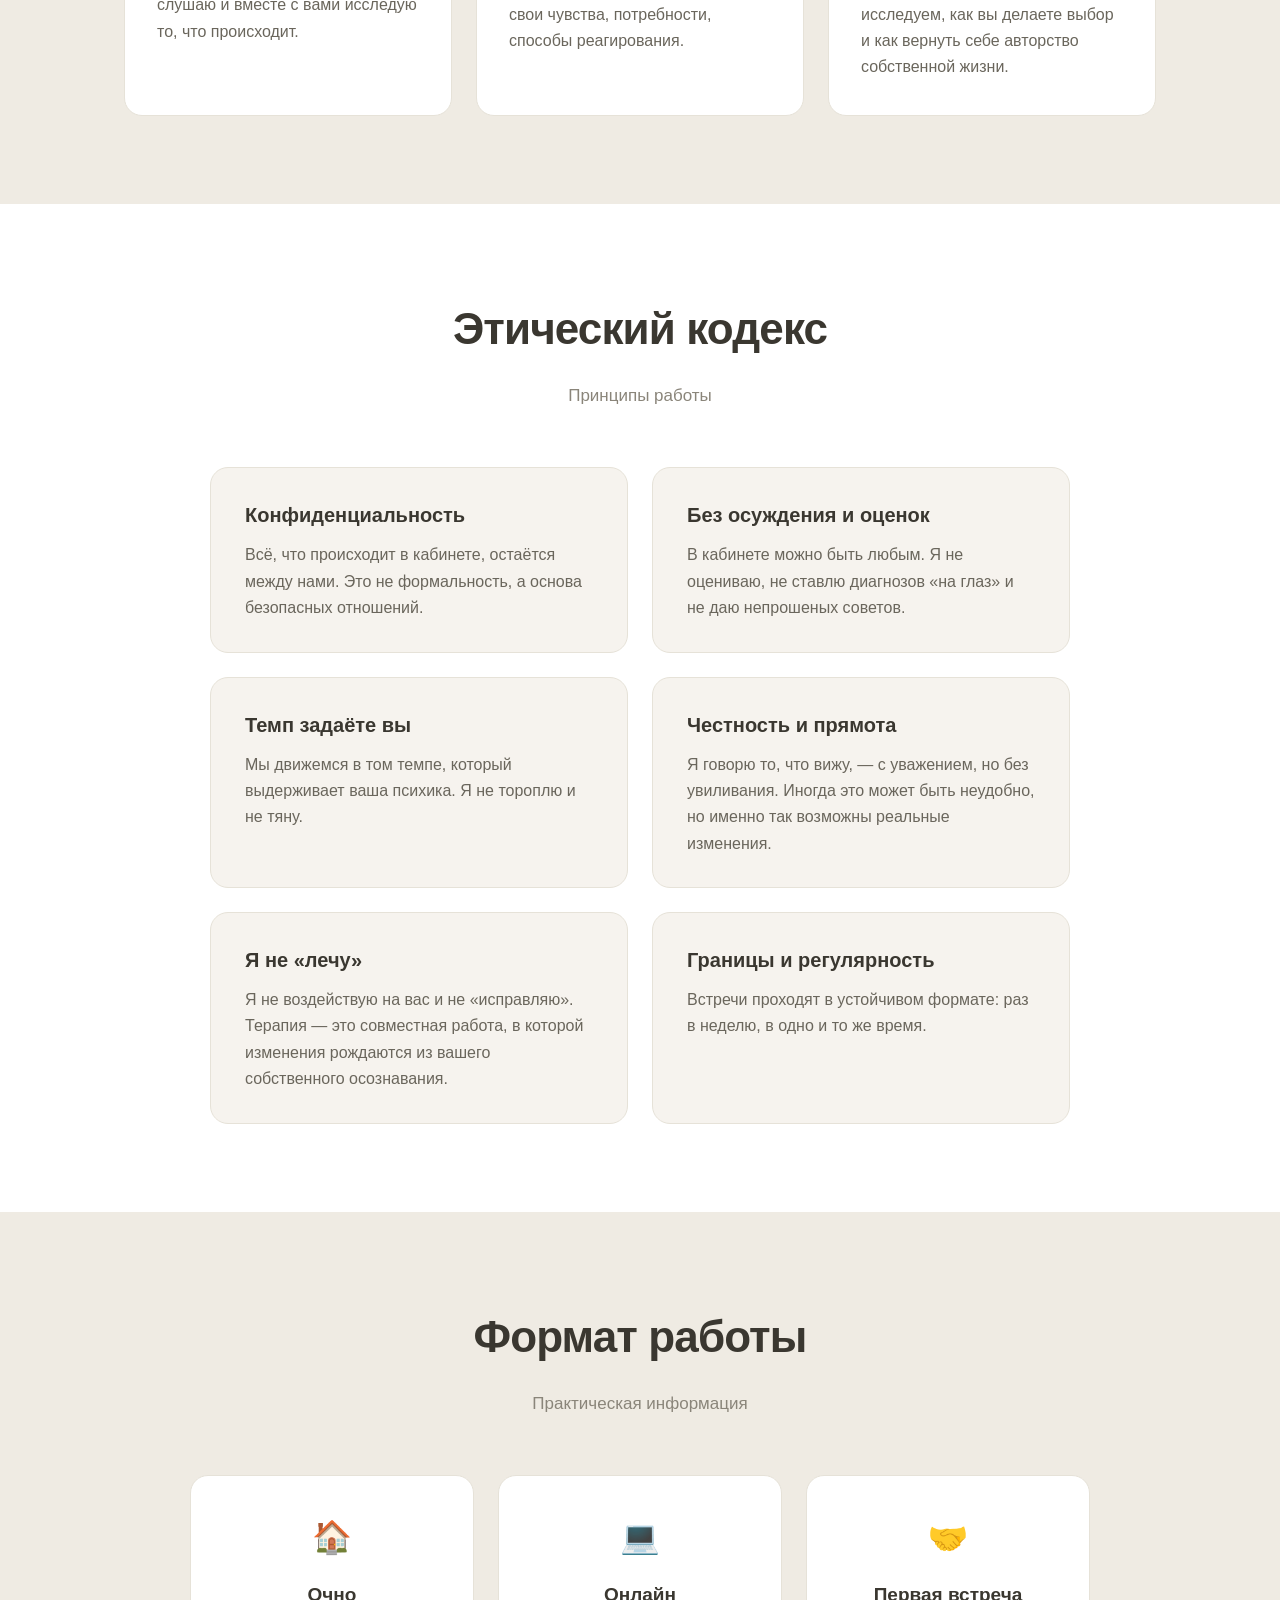
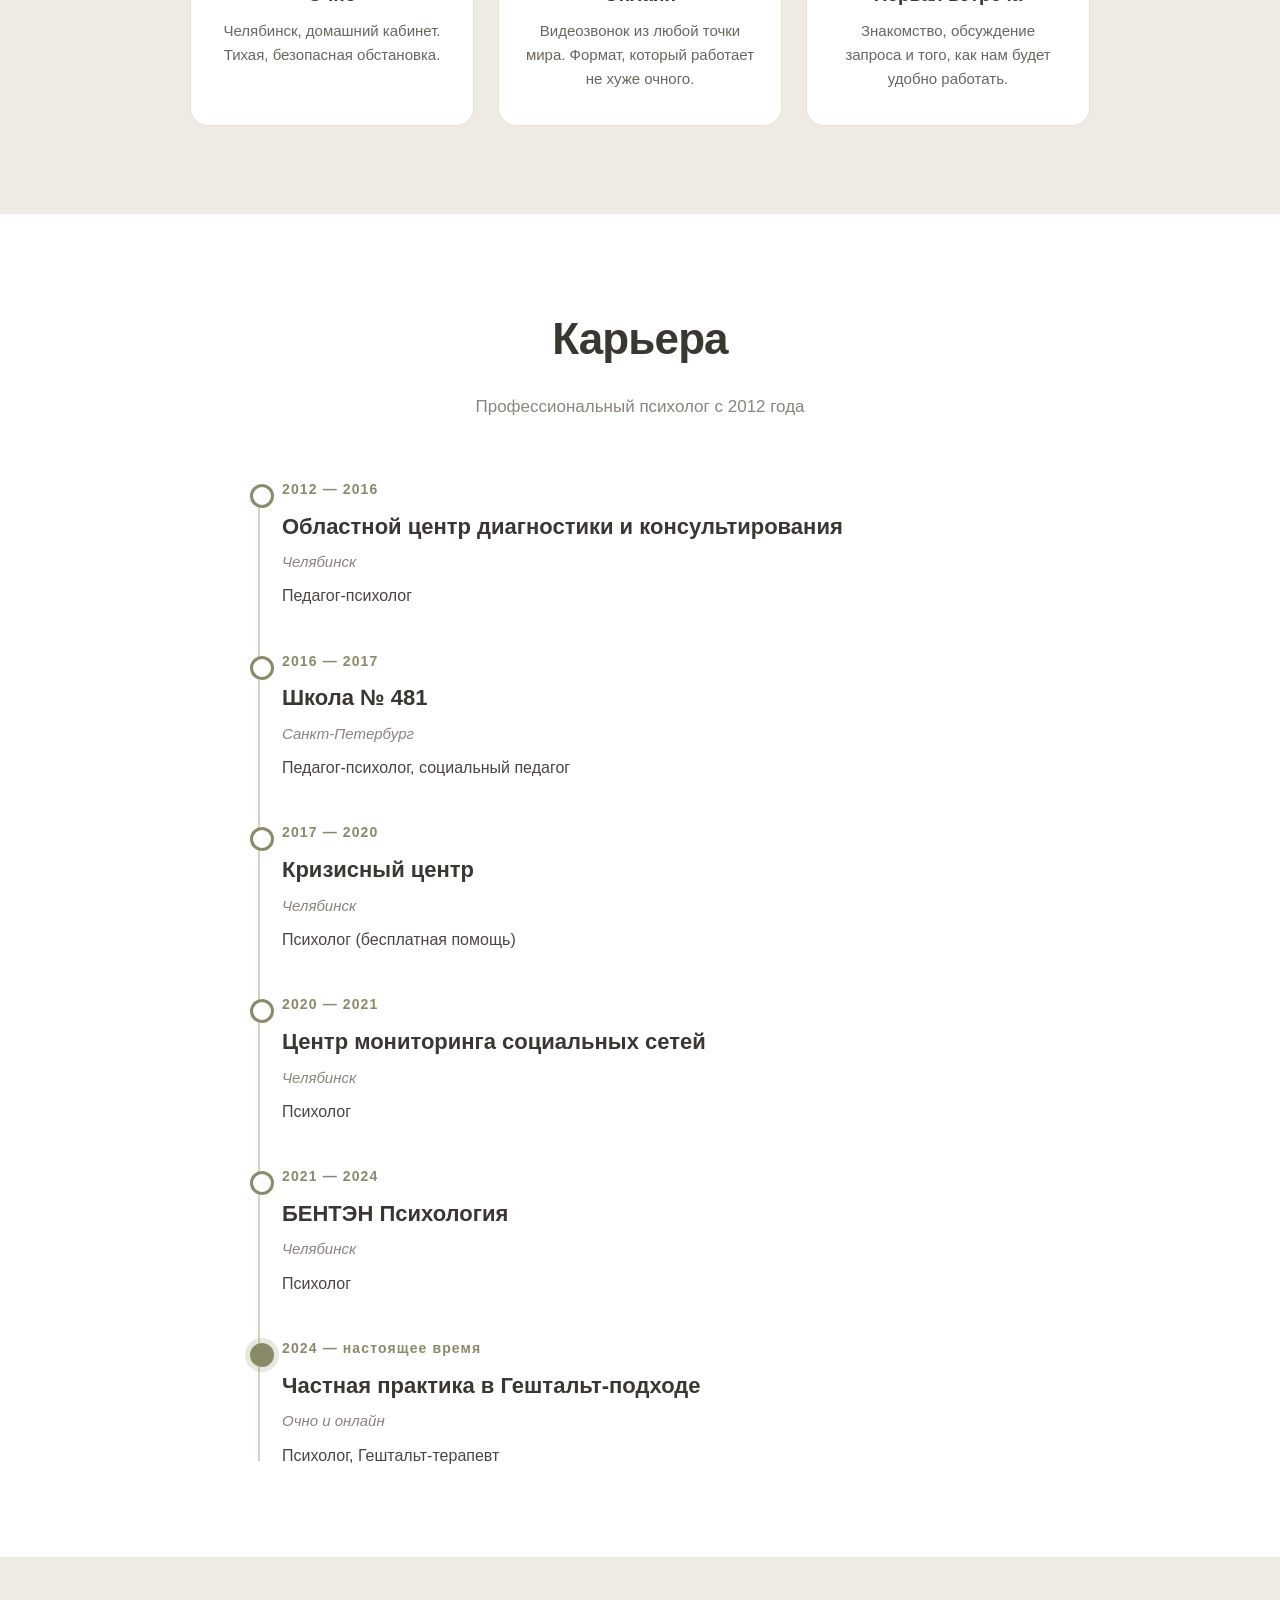
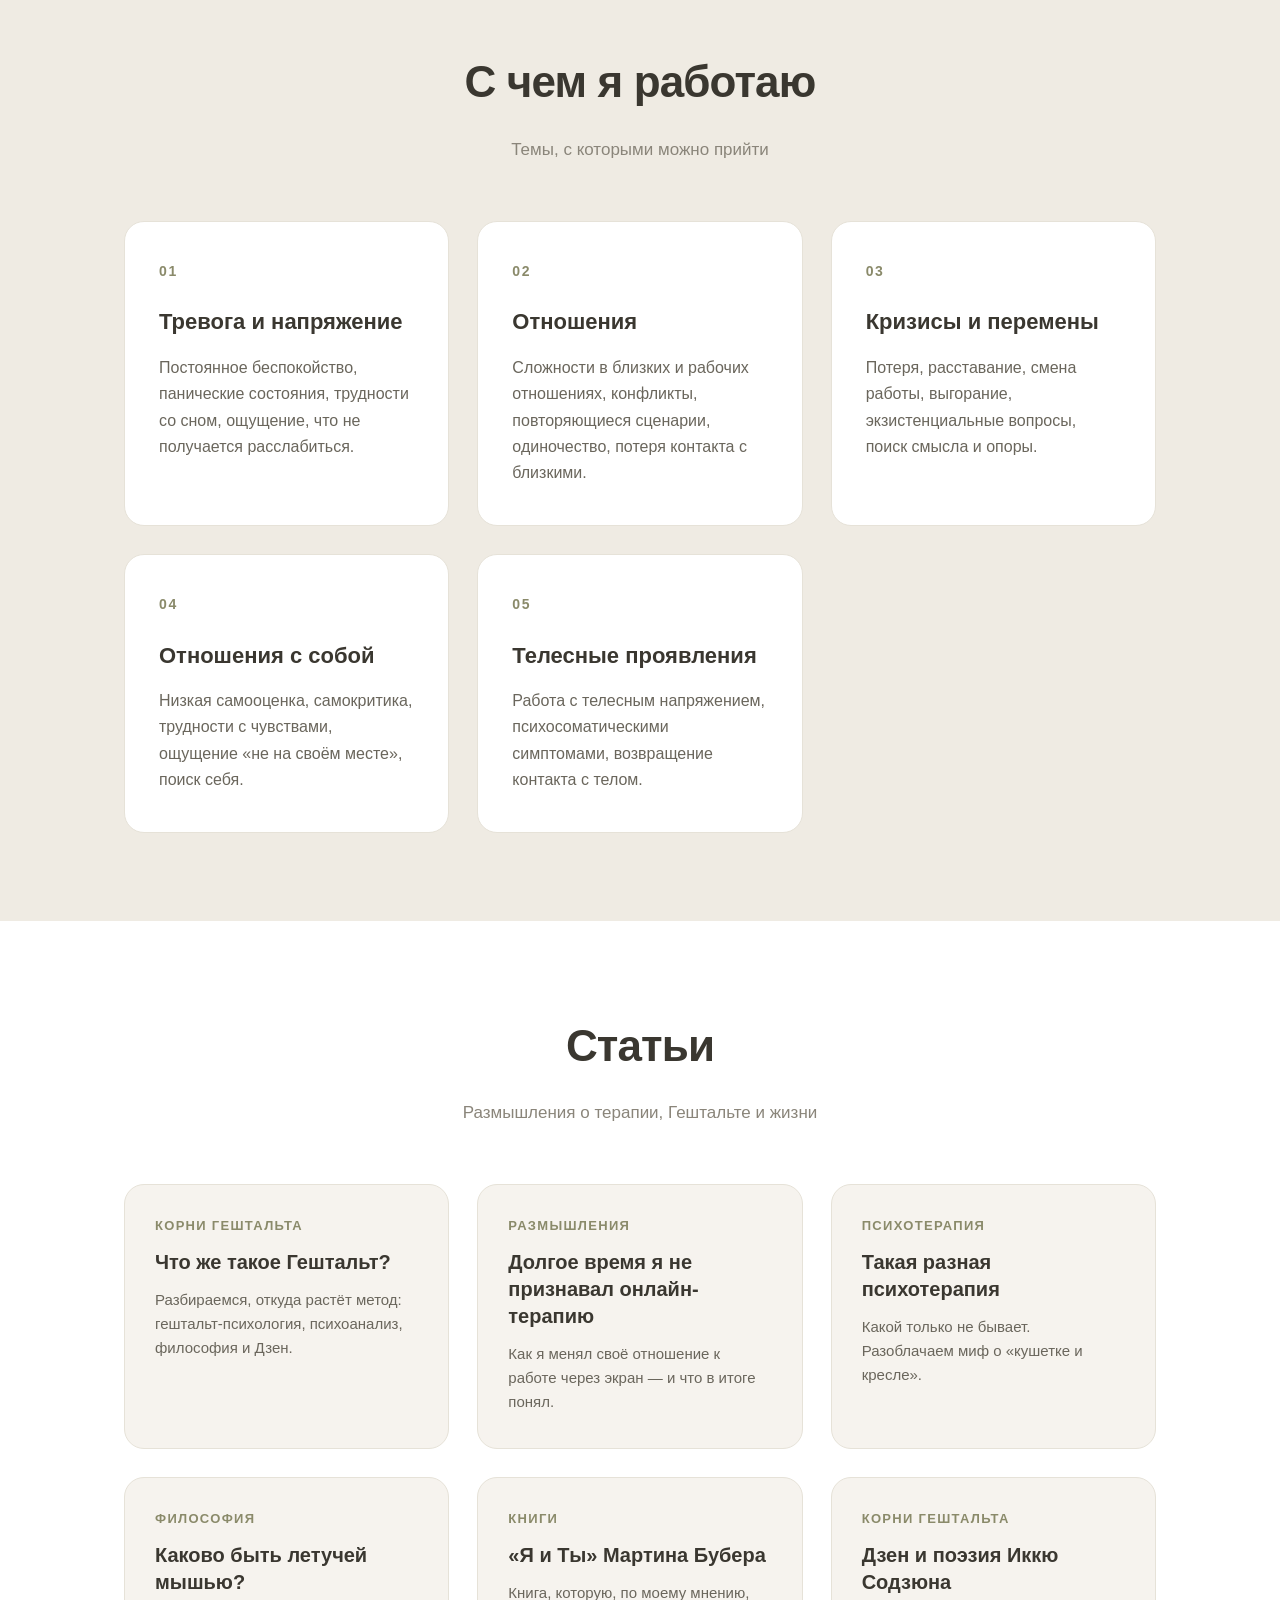
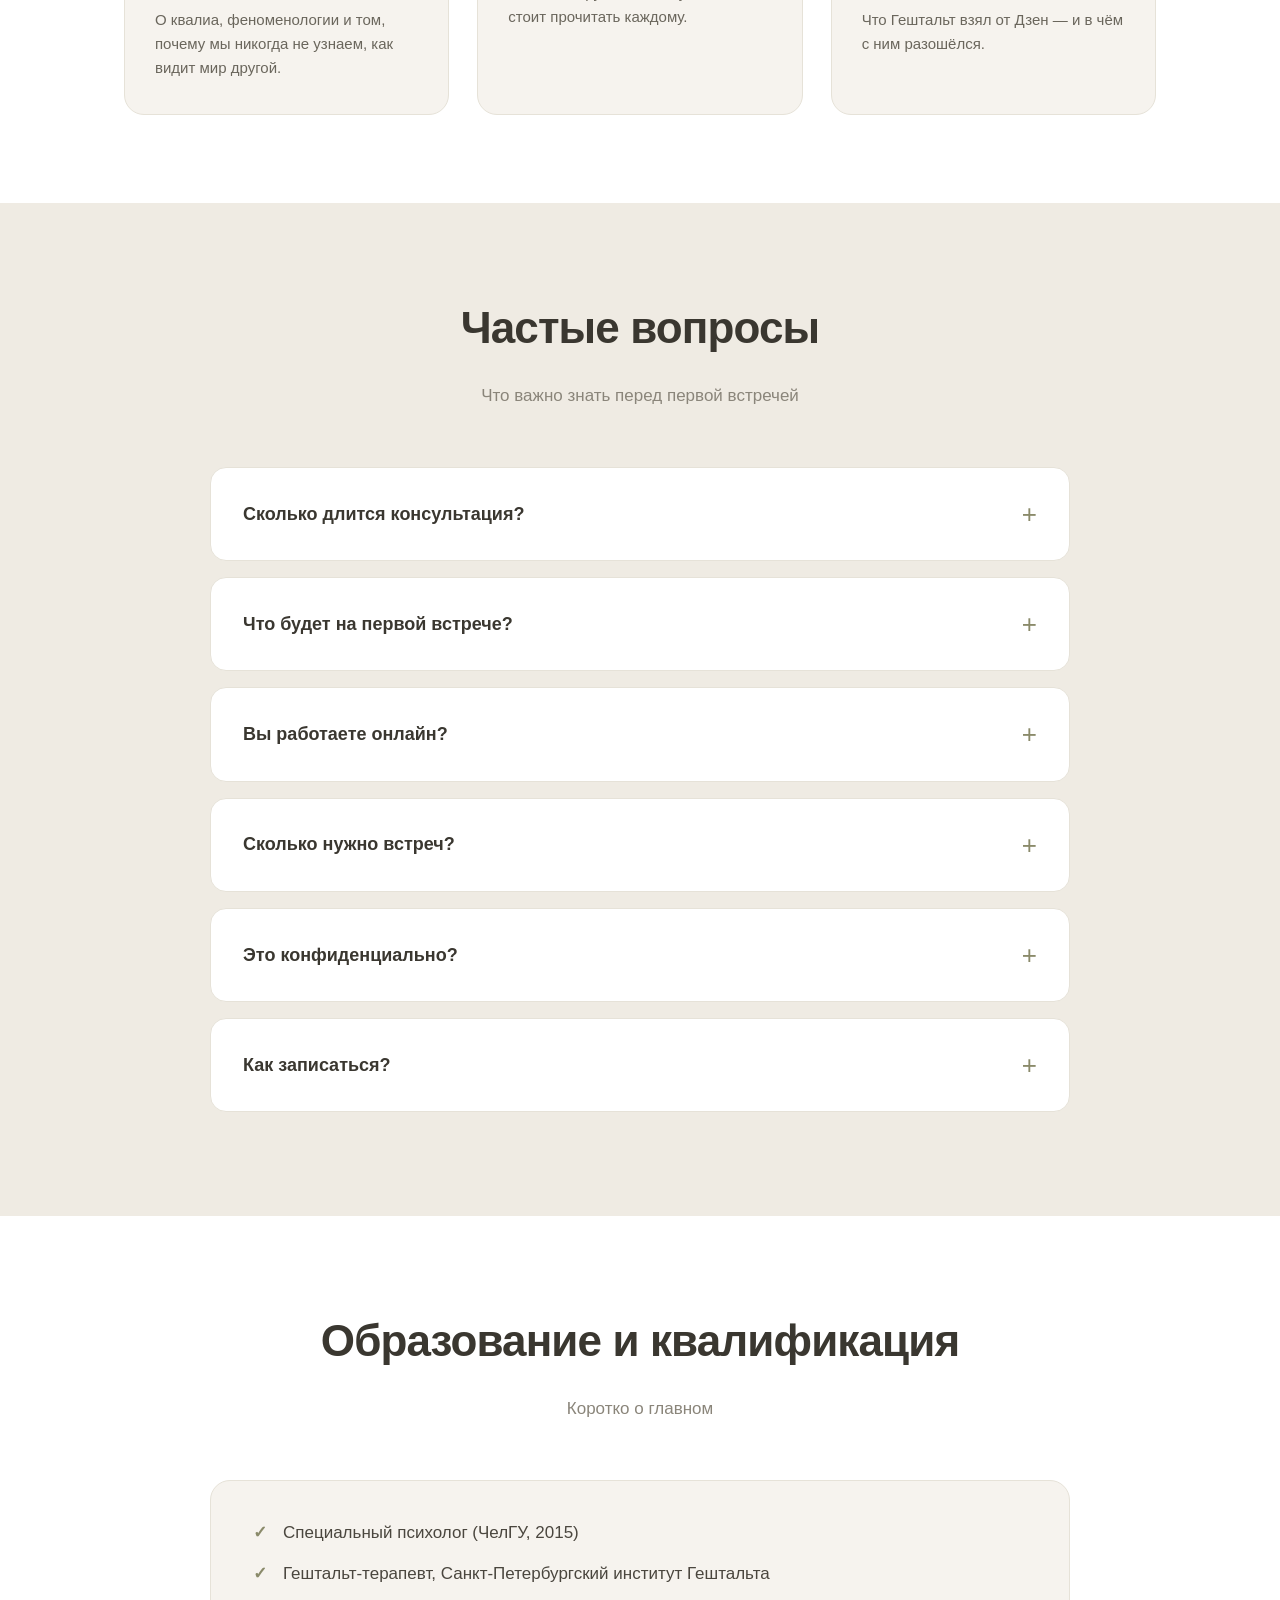
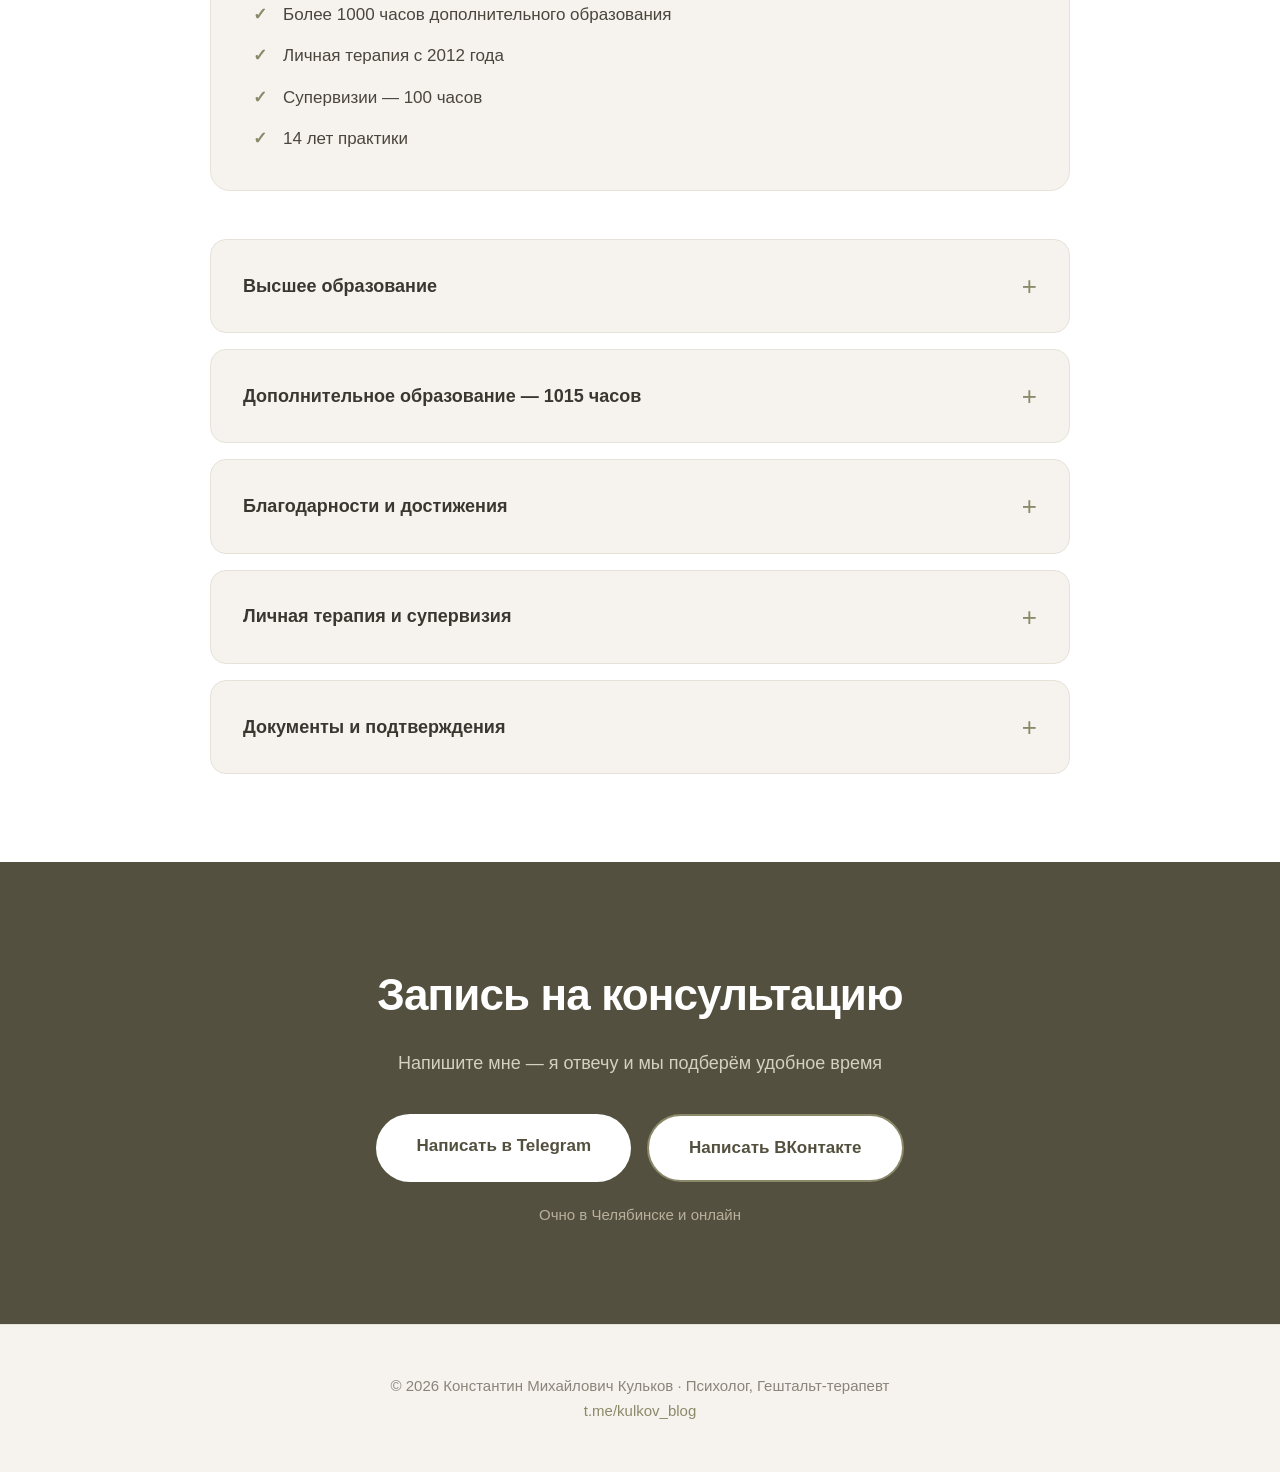
==== commit 4828c09b: "Поправил год начала карьеры" ====
--- a/index.html
+++ b/index.html
@@ -193,11 +193,11 @@
 <section id="career" class="career">
   <div class="container">
     <h2>Карьера</h2>
-    <p class="subtitle">Профессиональный опыт с 2008 года</p>
+    <p class="subtitle">Профессиональный психолог с 2012 года</p>
 
     <div class="timeline">
       <div class="timeline-item">
-        <div class="timeline-years">2008 — 2016</div>
+        <div class="timeline-years">2012 — 2016</div>
         <h3>Областной центр диагностики и консультирования</h3>
         <div class="timeline-place">Челябинск</div>
         <div class="timeline-role">Педагог-психолог</div>
@@ -502,7 +502,7 @@
       <a href="https://t.me/kulkov_km?text=Здравствуйте!%20Хочу%20записаться%20на%20консультацию" class="btn" target="_blank" rel="noopener">
         Написать в Telegram
       </a>
-      <a href="https://vk.me/kulkov_km" class="btn btn-ghost" target="_blank" rel="noopener">
+      <a href="https://vk.me/kulkovkm" class="btn btn-ghost" target="_blank" rel="noopener">
         Написать ВКонтакте
       </a>
     </div>
--- a/style.css
+++ b/style.css
@@ -64,7 +64,21 @@
 .btn:hover { transform: translateY(-2px); box-shadow: 0 12px 28px rgba(138,138,106,.35); }
 .btn-ghost {
   background: transparent; color: #8a8a6a;
-  border: 2px solid #8a8a6a; margin-left: 12px;
+  border: 2px solid #8a8a6a;
+  margin-left: 12px;
+}
+
+@media (max-width: 700px) {
+  .btn {
+    display: block;
+    width: 100%;
+    text-align: center;
+    box-sizing: border-box;
+  }
+  .btn-ghost {
+    margin-left: 0;
+    margin-top: 14px;
+  }
 }
 .btn-ghost:hover { box-shadow: none; background: #efebe3; }
 .hero-photo {
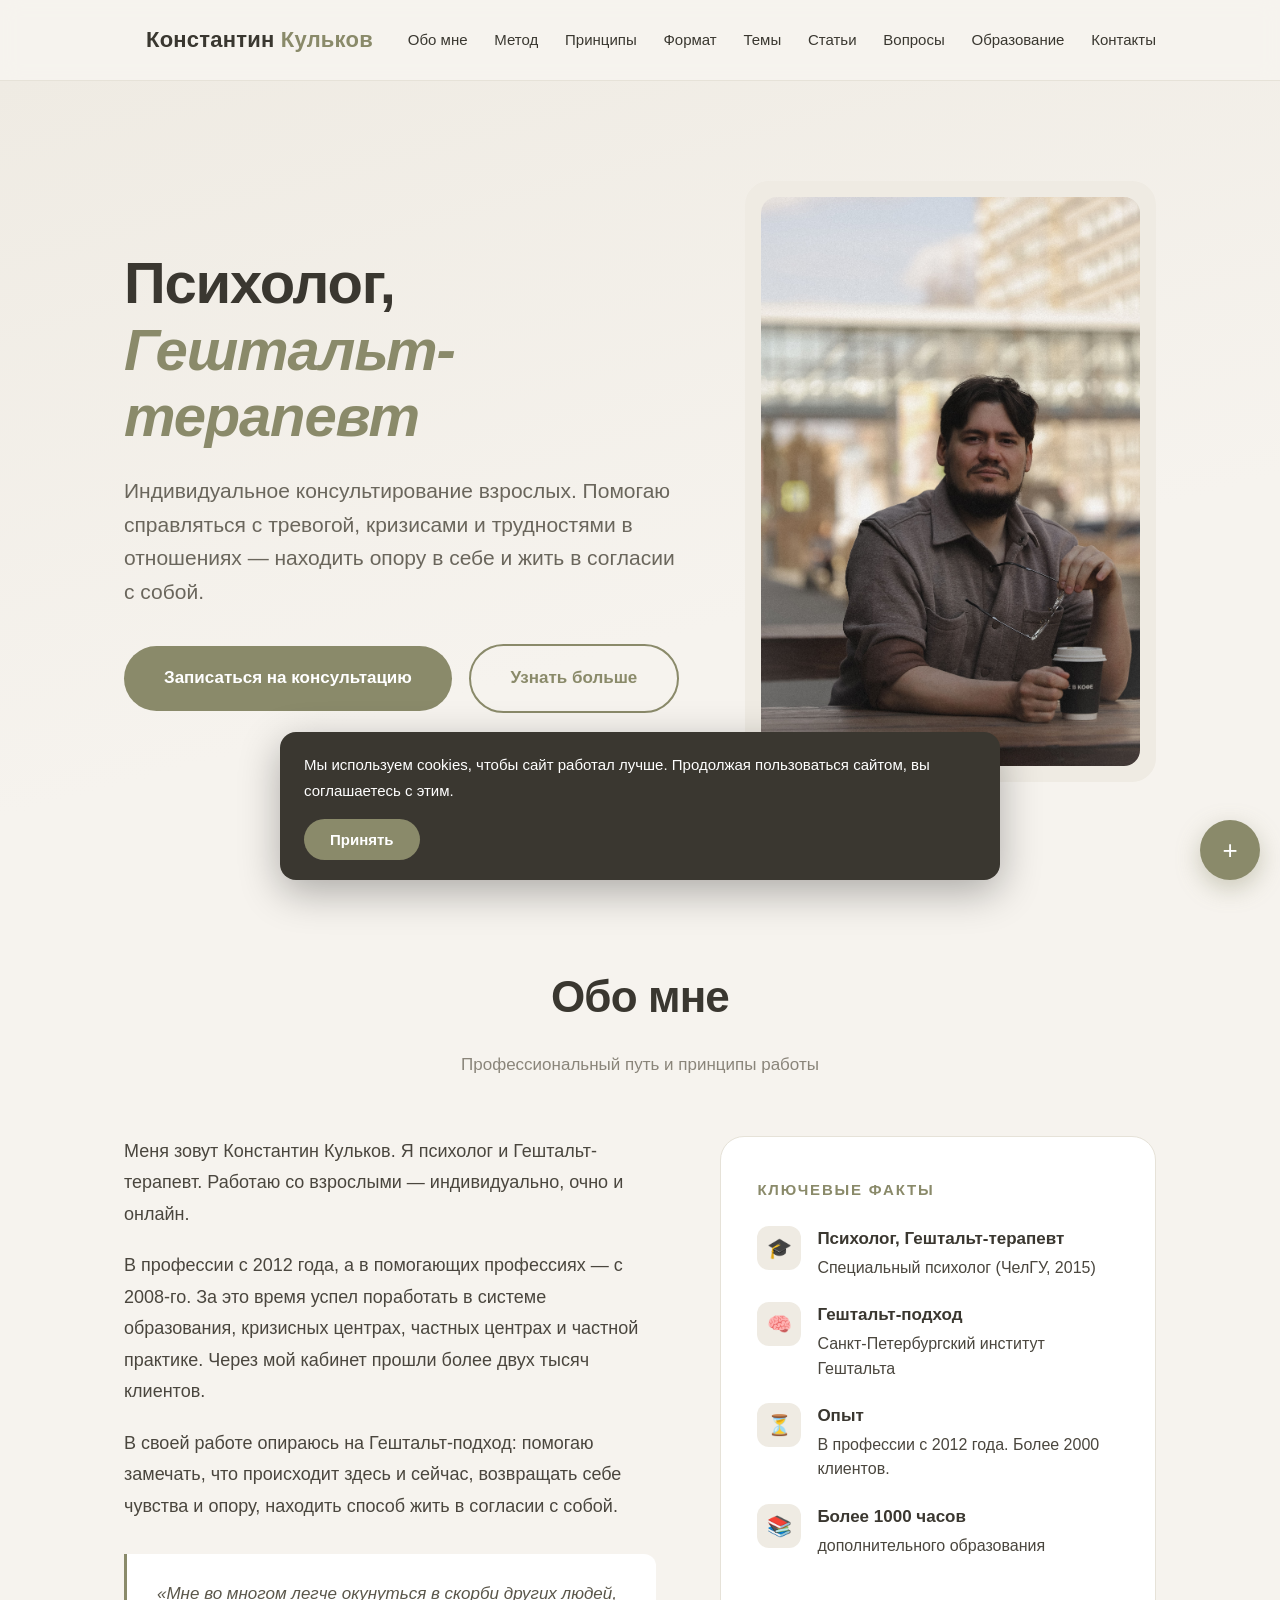
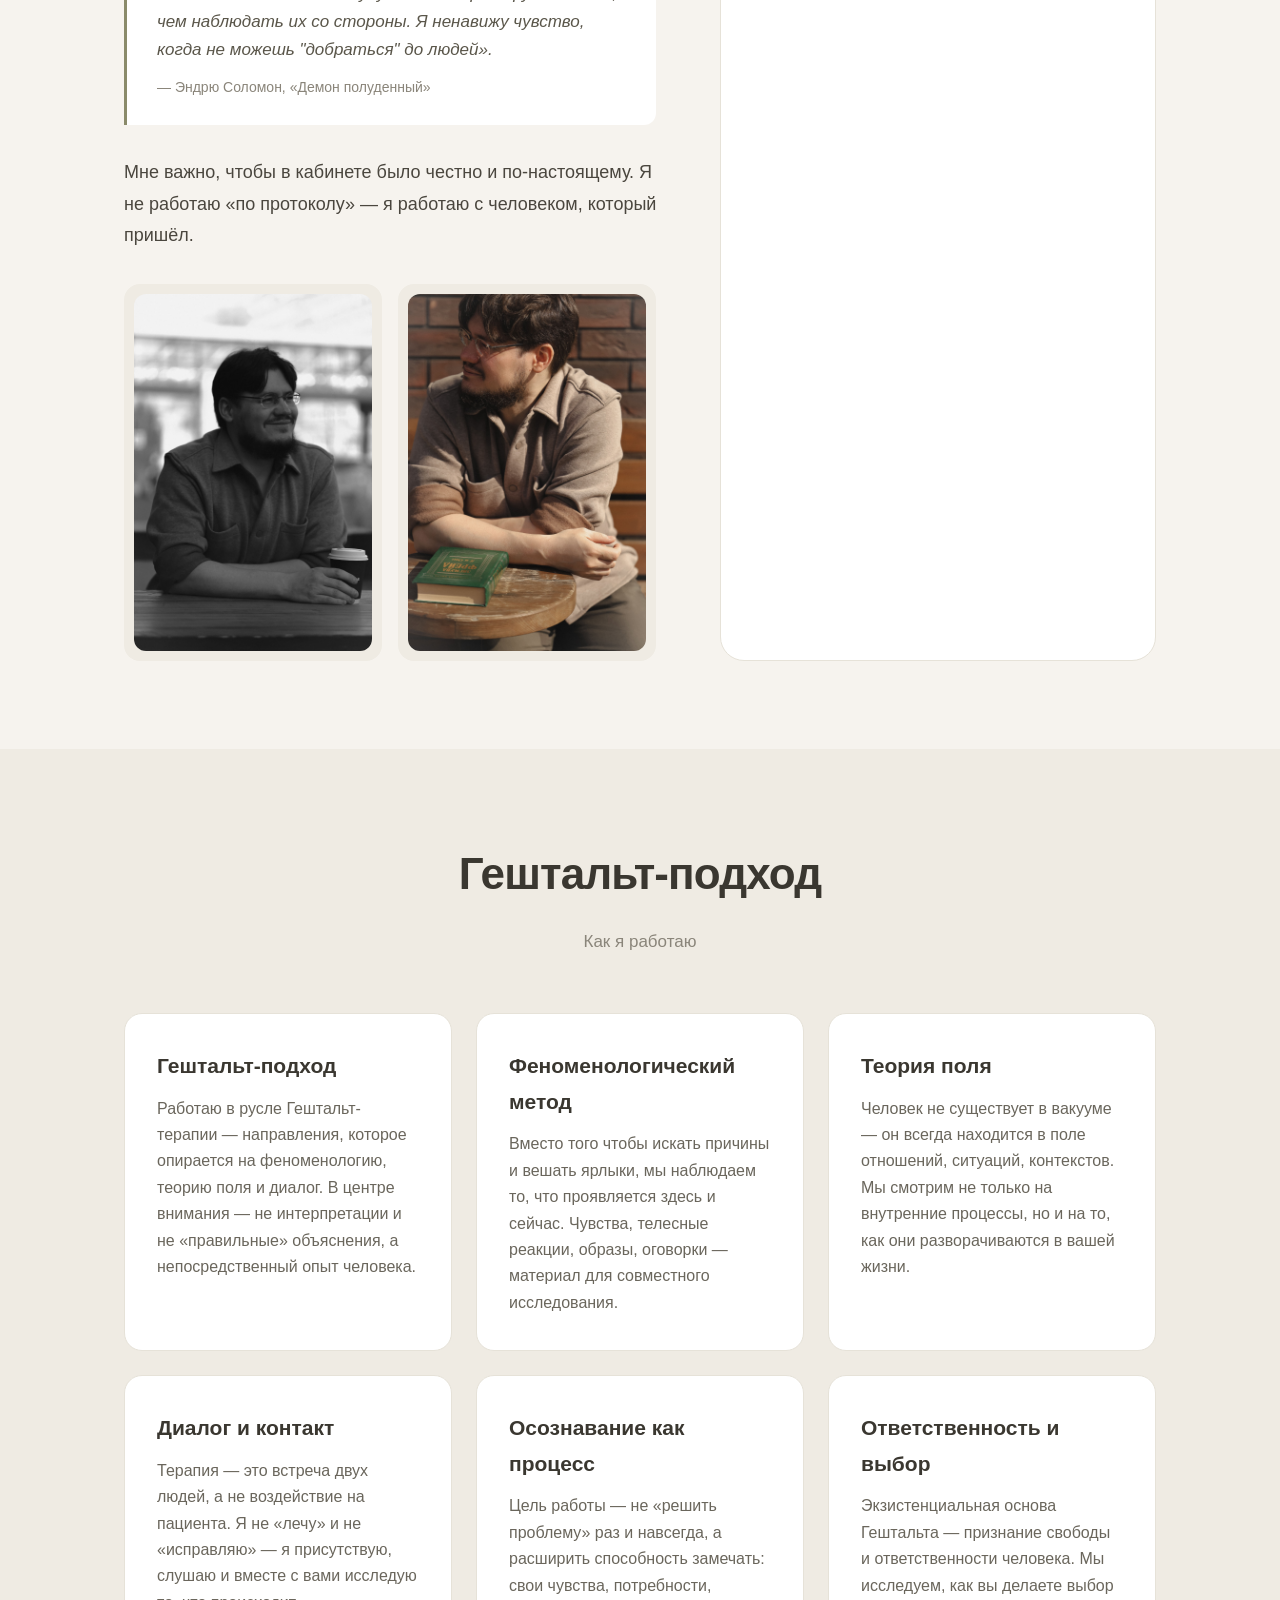
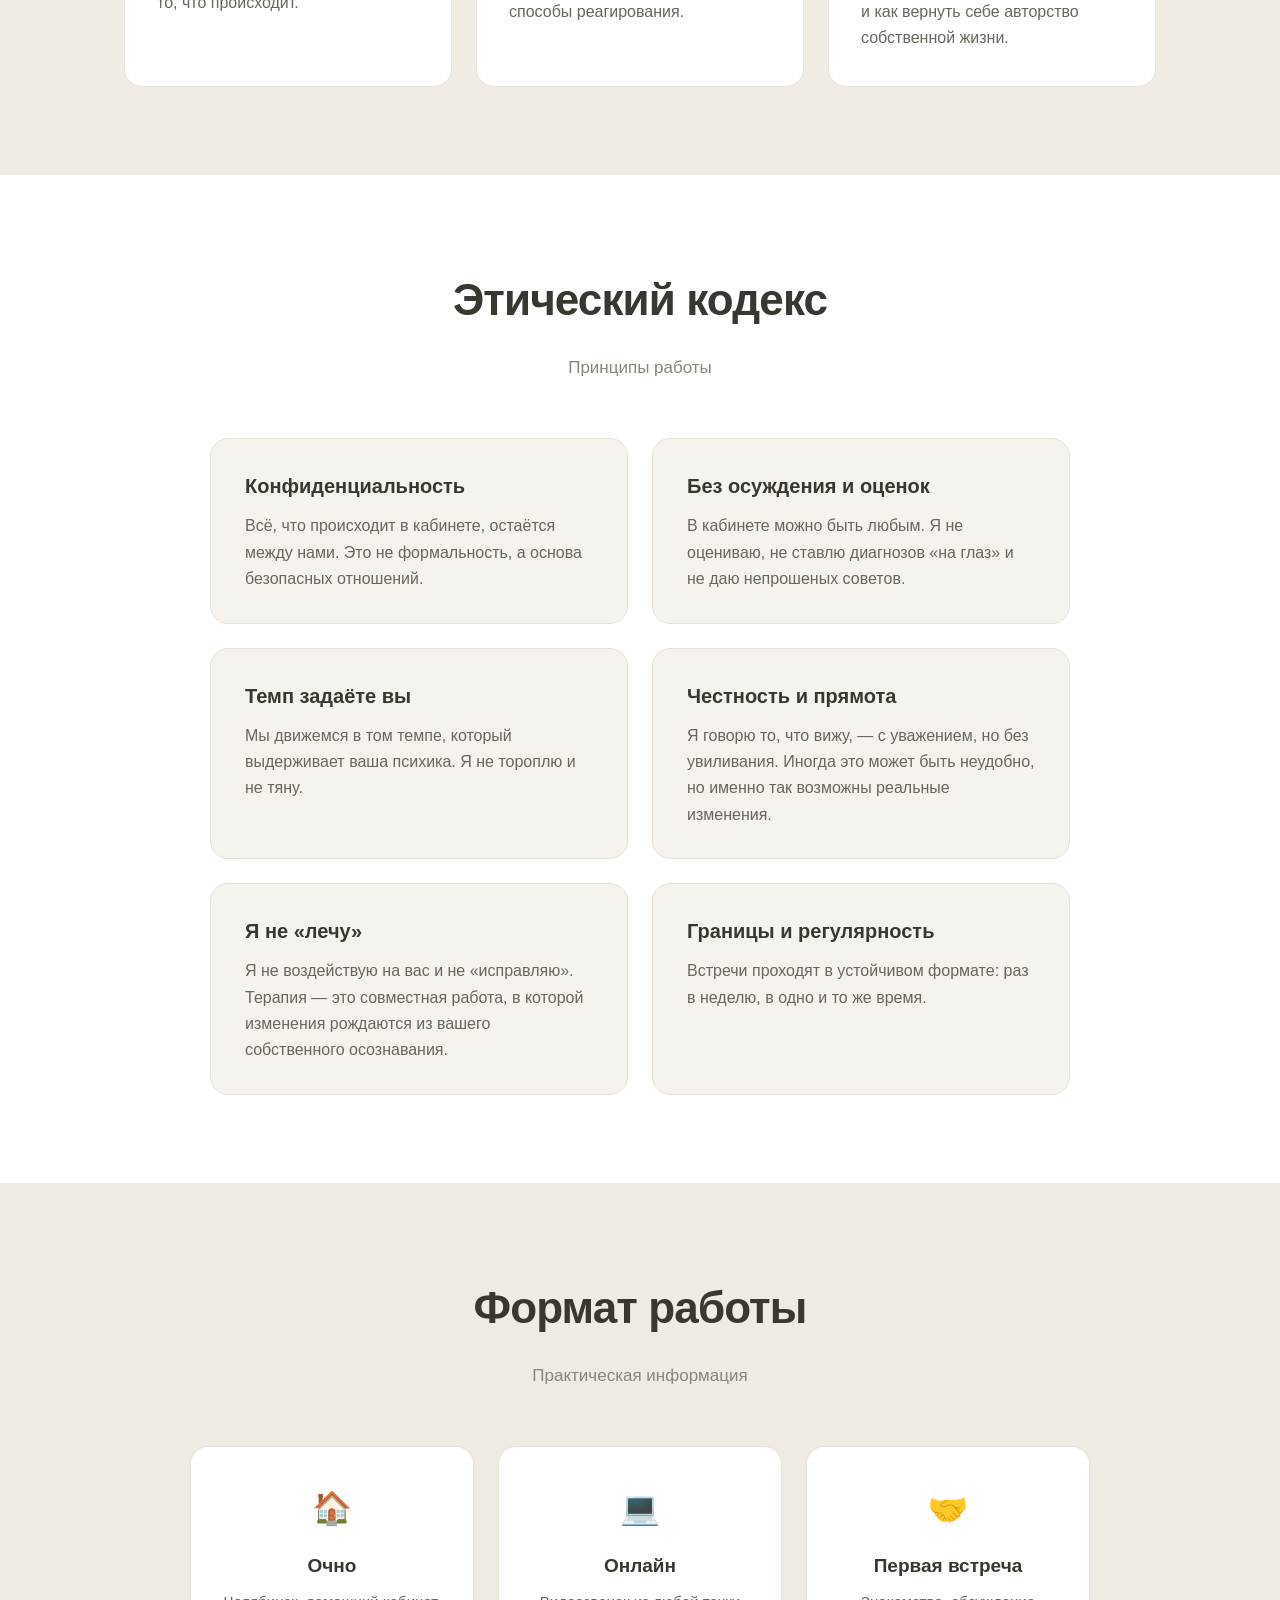
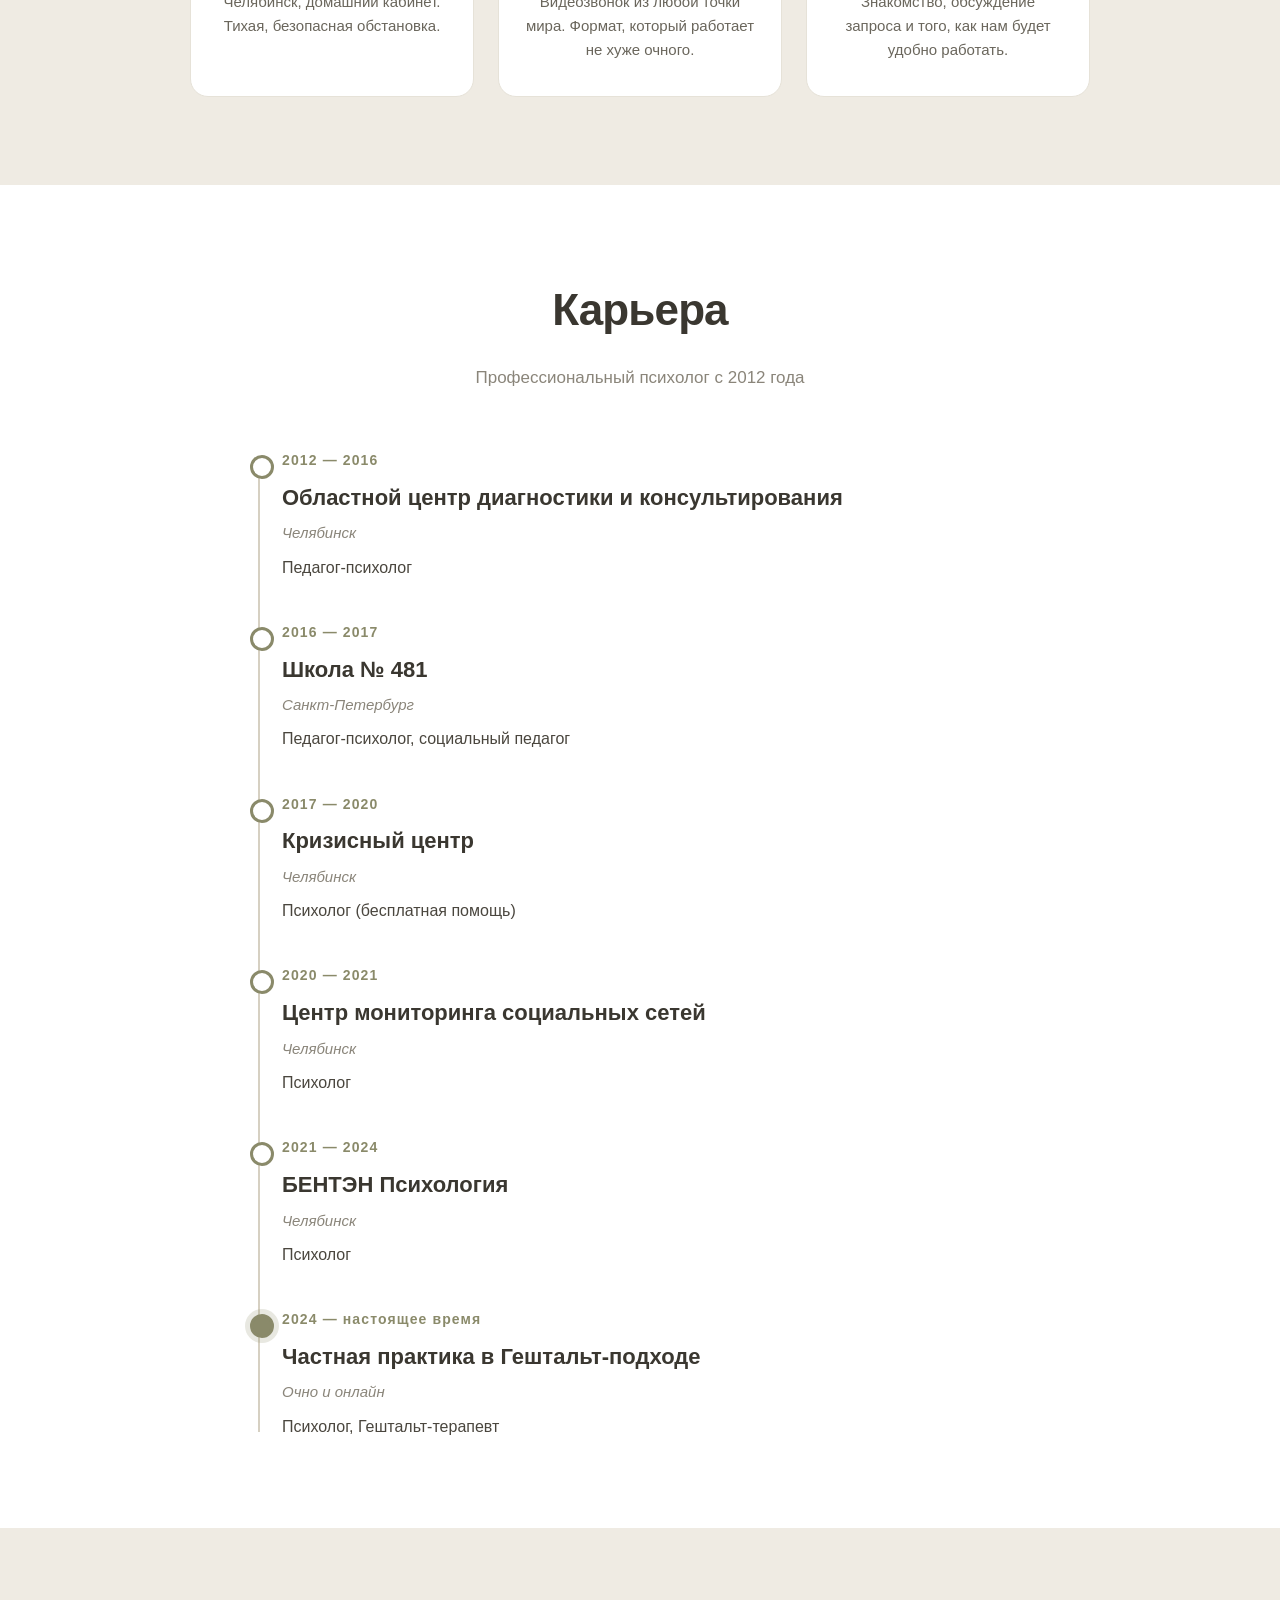
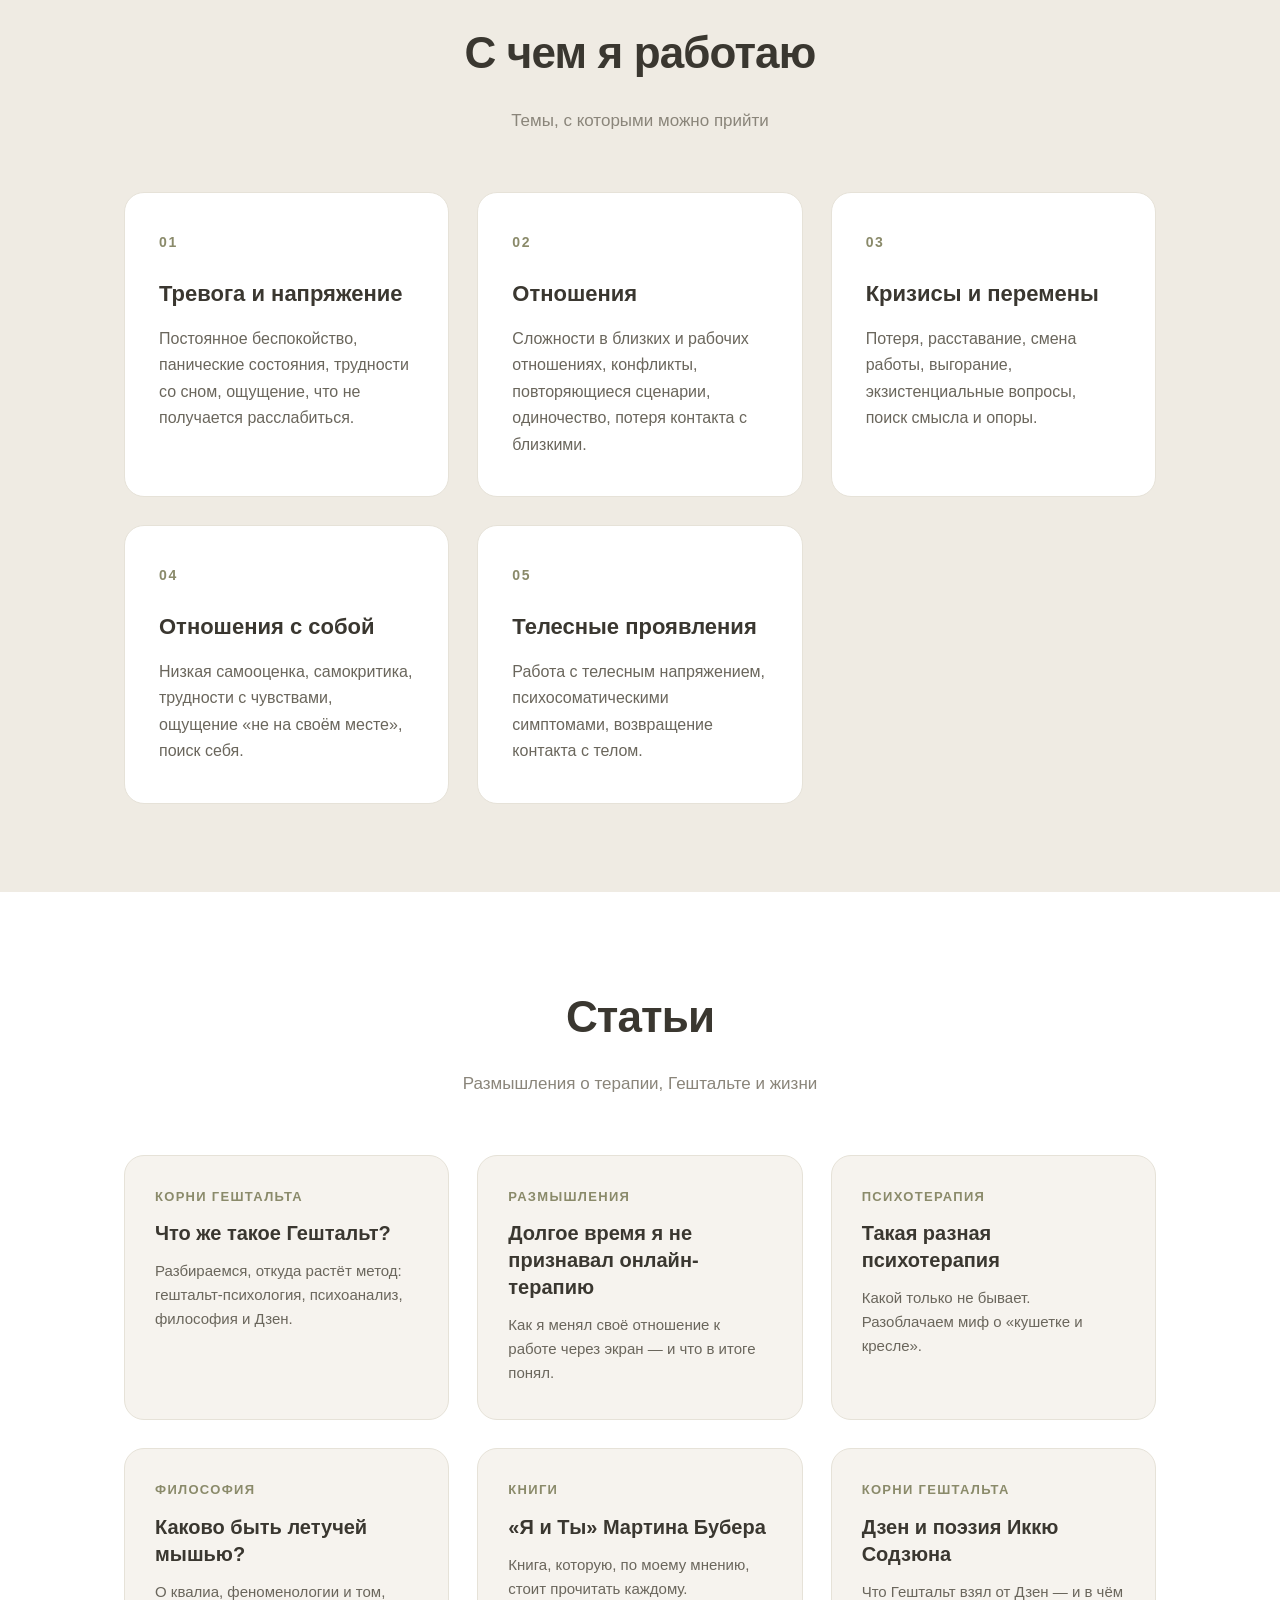
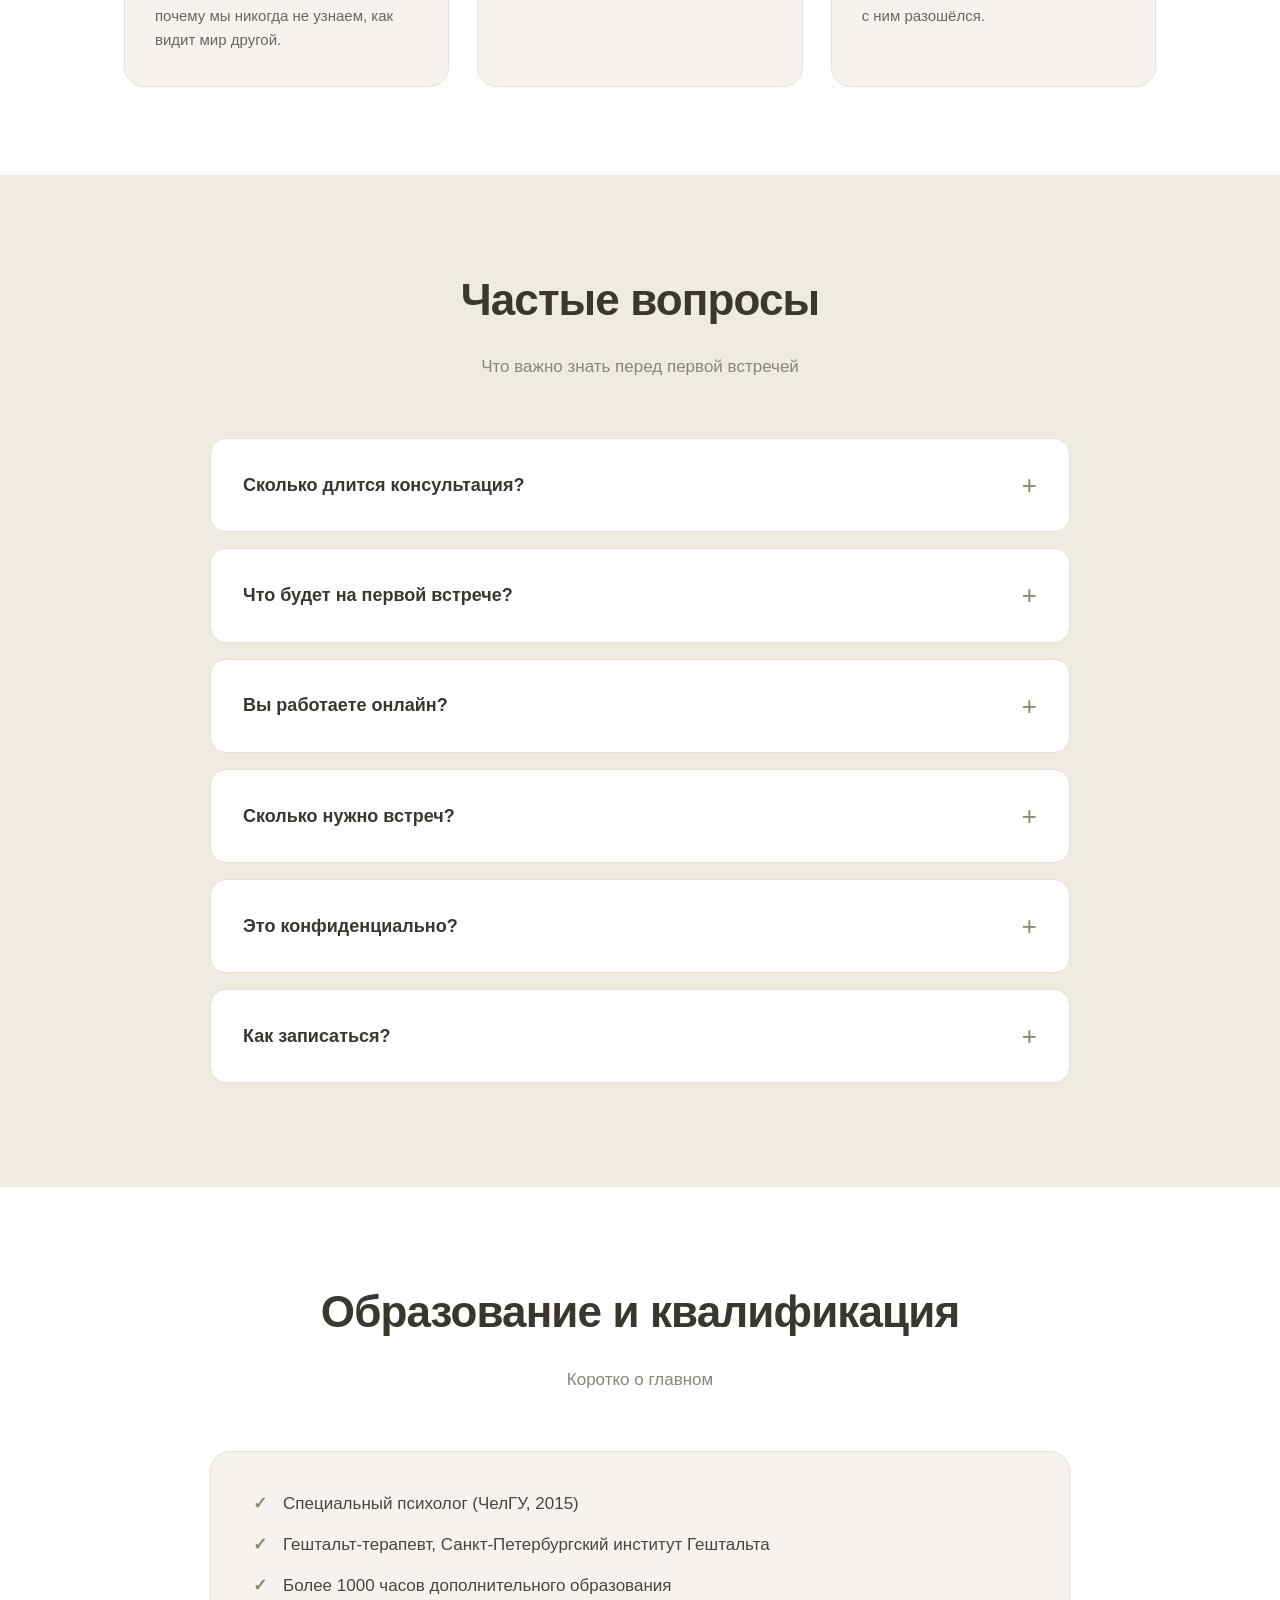
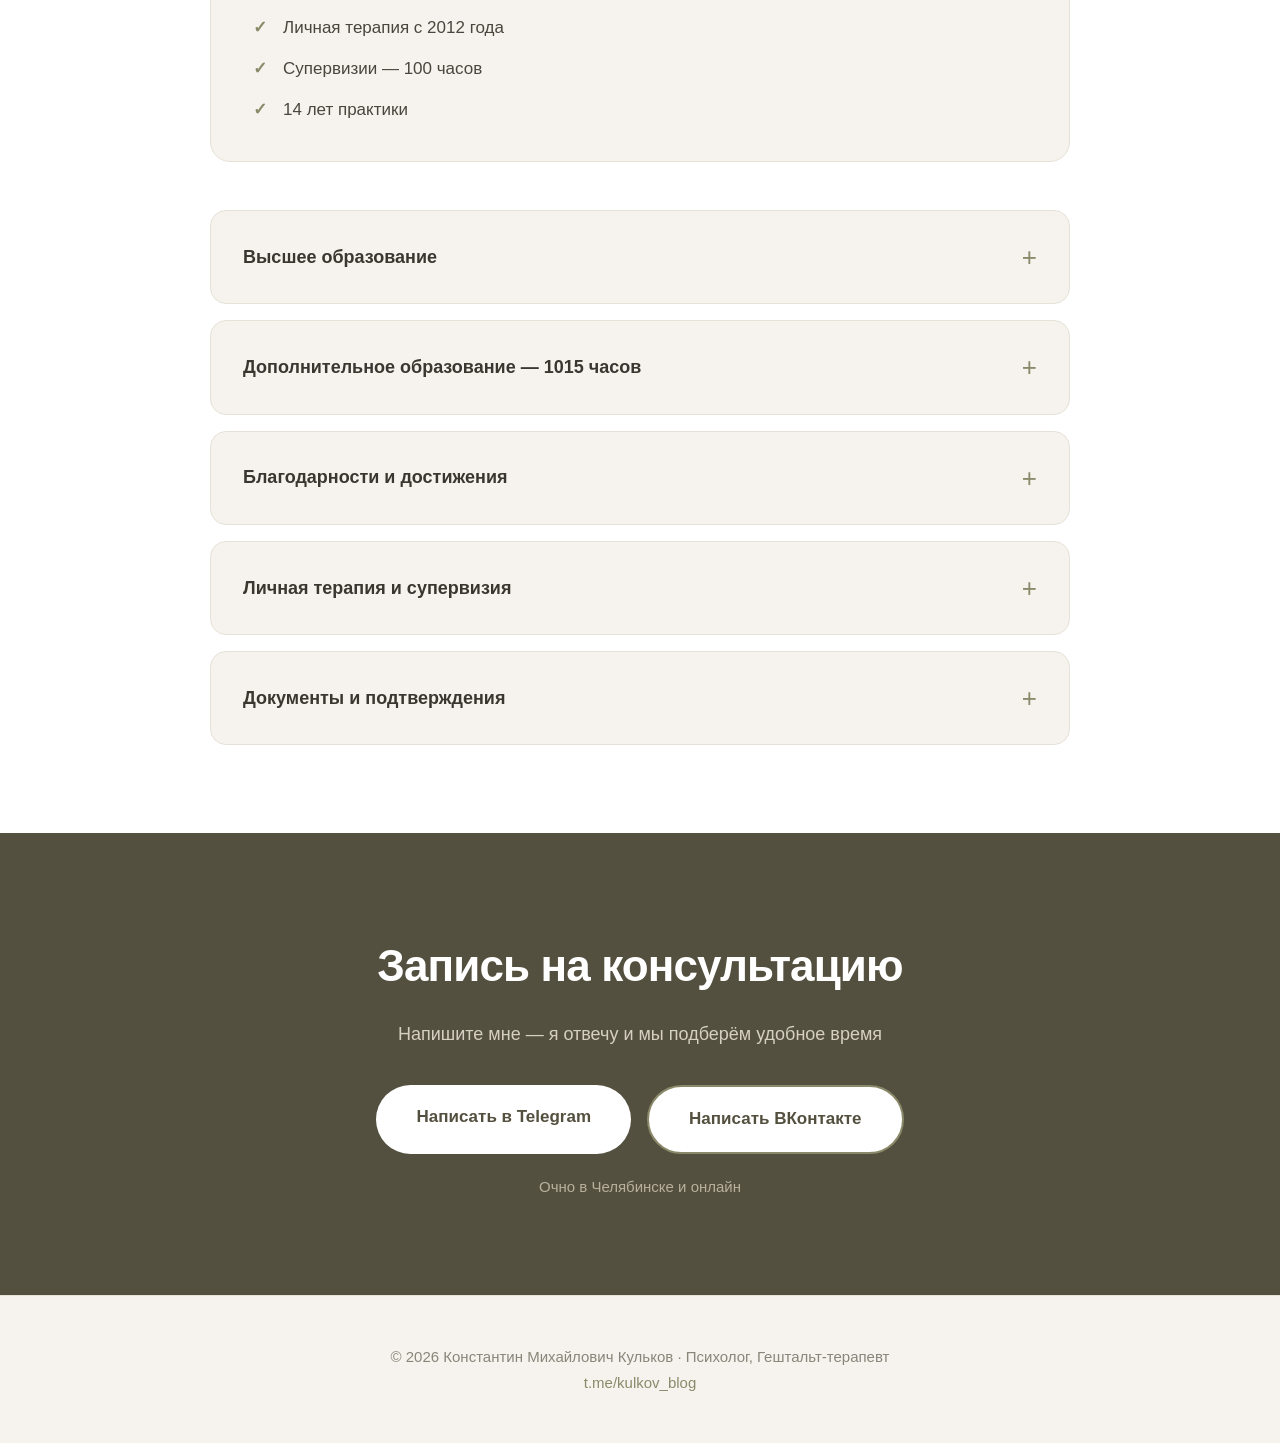
==== commit bae00713: "Убрал Яндекс метрику в шапке" ====
--- a/index.html
+++ b/index.html
@@ -7,9 +7,6 @@
 <meta name="description" content="Константин Кульков — психолог, Гештальт-терапевт. Индивидуальное консультирование взрослых очно и онлайн. 14 лет практики.">
 <link rel="stylesheet" href="style.css">
 
-<!-- Яндекс.Метрика — замените XXXXXX на номер счётчика -->
-// Аналитика отключена — счётчик Метрики не подключён
-<!-- /Яндекс.Метрика -->
 
 </head>
 <body>
